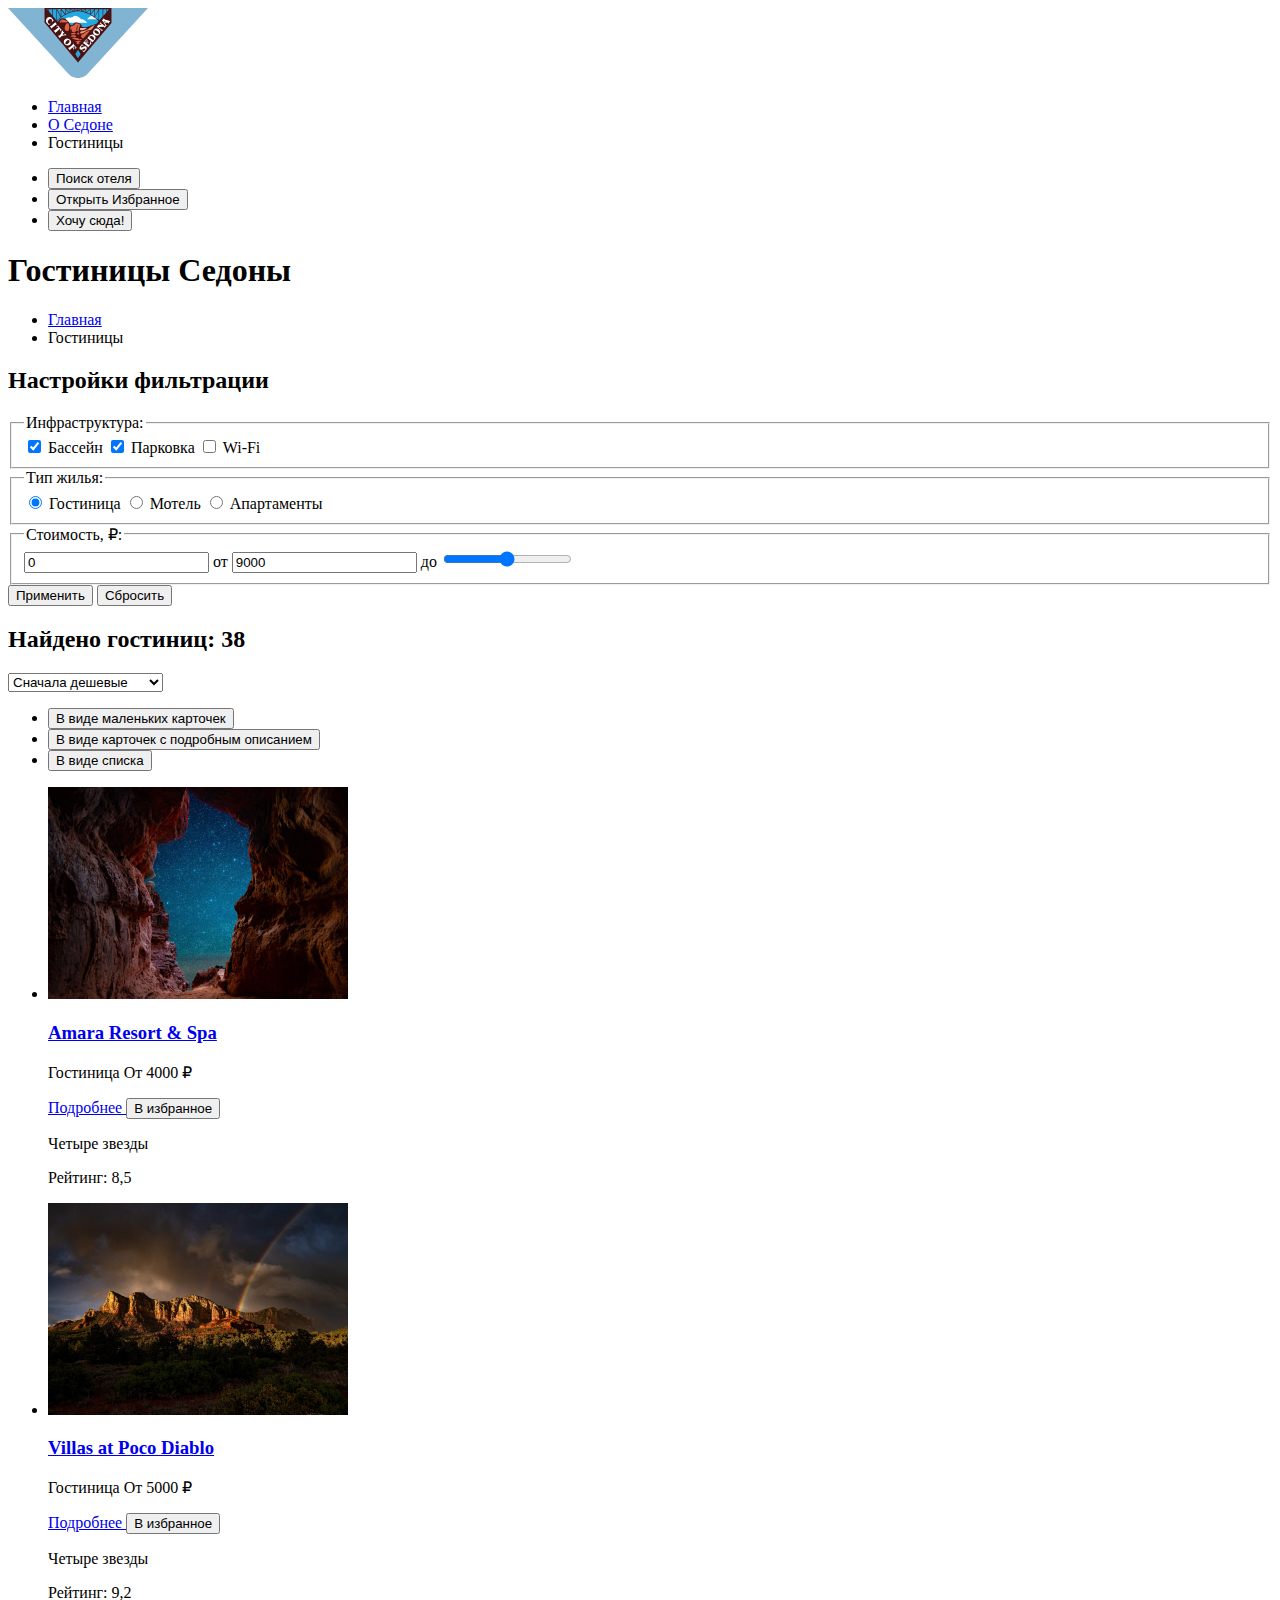
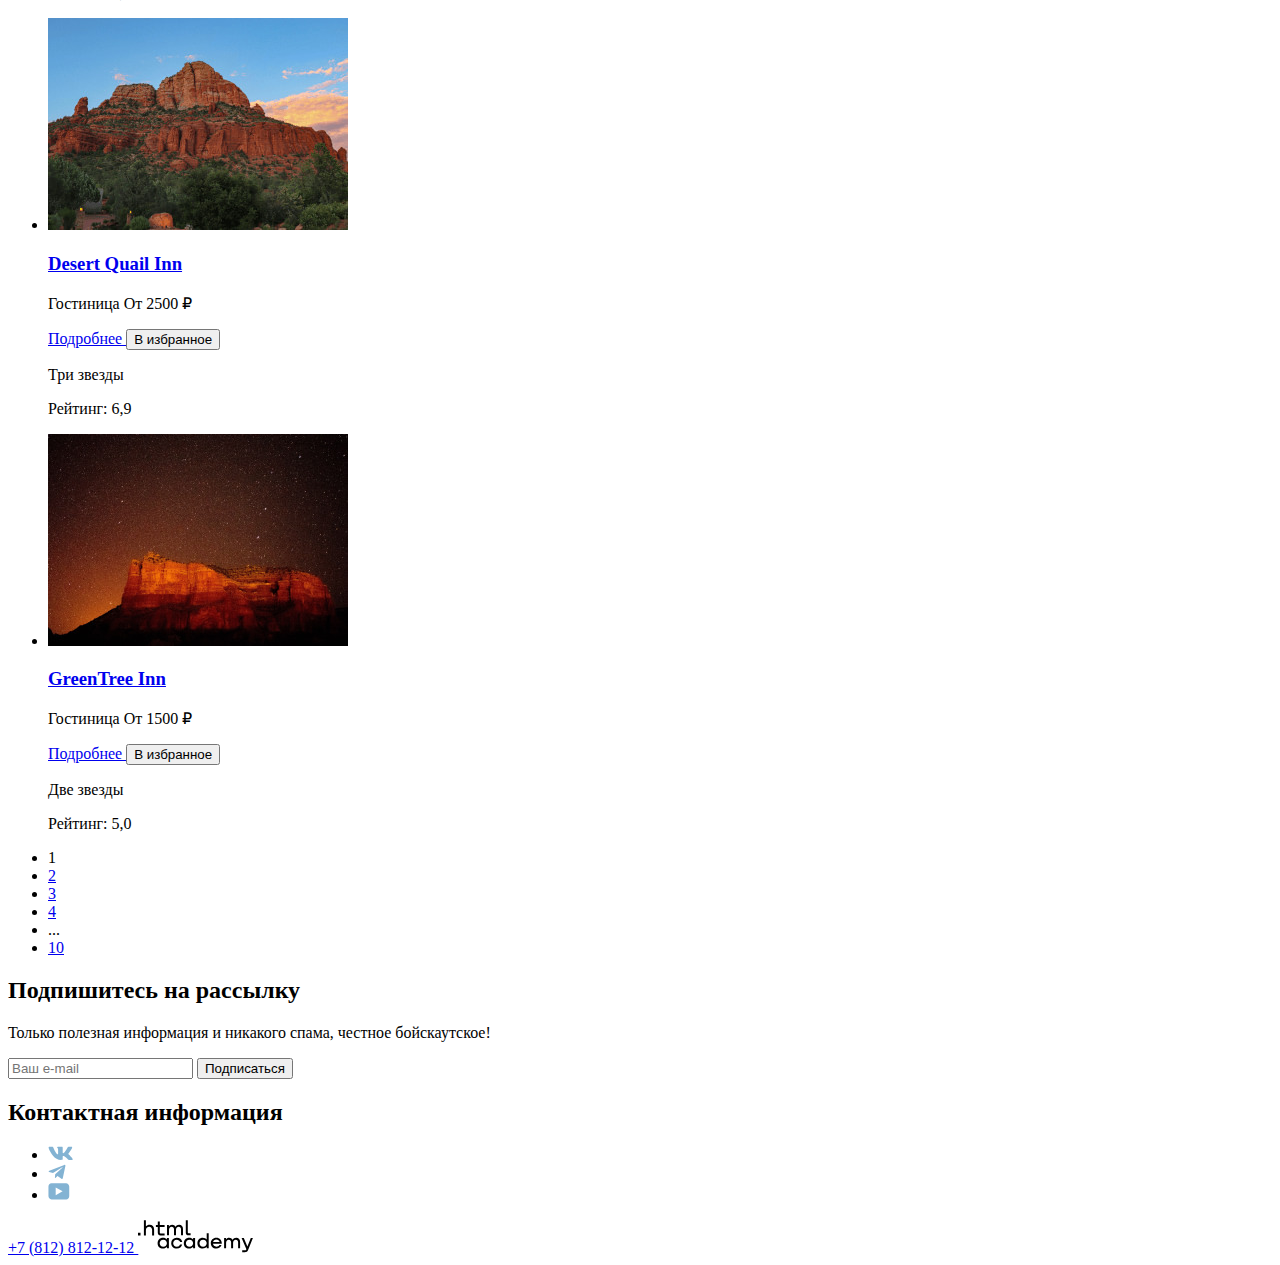
==== catalog.html @ d2f3f5df "Исправлены замечания верстки и заполнена/оптимизирована графика" ====
<!DOCTYPE html>
<html lang="en">
<head>
  <meta charset="UTF-8">
  <title>Гостиницы Седоны</title>
</head>
<body>
  <header class="page-header">
    <a class="logo-link" href="">
      <img class="logo-image" src="images/logo.svg" width="140" height="70" alt="Логотип сайта города Седона">
    </a>
    <nav class="navigation">
      <ul class="navigation-list">
        <li class="navigation-item">
          <a class="navigation-item-link" href="index.html">Главная</a>
        </li>
        <li class="navigation-item">
          <a class="navigation-item-link" href="#">О Cедоне</a>
        </li>
        <li class="navigation-item navigation-item-current">
          <span>Гостиницы</span>
        </li>
      </ul>
      <ul class="choose-places-list">
        <li class="choose-places-item">
          <button class="search-places-button" type="button">
                <span class="visually-hidden">
                  Поиск отеля
                </span>
          </button>
        </li>
        <li class="choose-places-item">
          <button class="favorites-places-button" type="button">
                <span class="visually-hidden">
                  Открыть Избранное
                </span>
          </button>
        </li>
        <li class="choose-places-item">
          <button class="search-places-button" type="button">
            Хочу сюда!
          </button>
        </li>
      </ul>
    </nav>
  </header>

  <main class="hotel-catalog-page">
    <h1 class="hotel-catalog-title">
      Гостиницы Седоны
    </h1>
    <ul class="breadcrumbs-list" aria-label="Хлебные крошки">
      <li class="breadcrumbs-item">
        <a class="breadcrumbs-item-link" href="index.html">
          Главная
        </a>
      </li>
      <li class="breadcrumbs-item">
        <span>
          Гостиницы
        </span>
      </li>
    </ul>
    <form class="filter-settings" action="https://echo.htmlacademy.ru/" method="post">
      <h2 class="filter-settings-title visually-hidden">
        Настройки фильтрации
      </h2>
      <fieldset class="infrastructure-filter">
        <legend class="infrastructure-filter-title">
          Инфраструктура:
        </legend>
        <label class="infrastructure-filter-label">
          <input class="infrastructure-filter-input" type="checkbox" name="swim-pool" checked>
          Бассейн
        </label>
        <label class="infrastructure-filter-label">
          <input class="infrastructure-filter-input" type="checkbox" name="car-parking" checked>
          Парковка
        </label>
        <label class="infrastructure-filter-label" lang="en">
          <input class="infrastructure-filter-input" type="checkbox" name="wi-fi">
          Wi-Fi
        </label>
      </fieldset>

      <fieldset class="hotel-type-filter">
        <legend class="hotel-type-filter-title">
          Тип жилья:
        </legend>
        <label class="hotel-type-label">
          <input class="hotel-type-input" type="radio" name="hotel-type" checked>
          Гостиница
        </label>
        <label class="hotel-type-label">
          <input class="hotel-type-input" type="radio" name="hotel-type">
          Мотель
        </label>
        <label class="hotel-type-label">
          <input class="hotel-type-input" type="radio" name="hotel-type">
          Апартаменты
        </label>
      </fieldset>

      <fieldset class="price-filter">
        <legend class="price-filter-title">
          Стоимость, ₽:
        </legend>
        <label class="price-label">
          <input class="price-input" type="number" name="min-price-value" min="0" value="0">
          от
        </label>
        <label class="price-label">
          <input class="price-input" type="number" name="max-price-value" max="9000" value="9000">
          до
        </label>
        <label class="price-range-label">
          <input class="price-range-slider" type="range">
        </label>
      </fieldset>

      <button class="apply-filter-button" type="submit">
        Применить
      </button>
      <button class="reset-filter-button" type="reset">
        Сбросить
      </button>
    </form>

    <section class="found-hotels">
      <h2 class="found-hotels-title">
        Найдено гостиниц:
        <span class="found-hotels-quantity">
          38
        </span>
      </h2>

      <select class="found-hotels-sort-control" aria-label="Сортировка">
        <option value="cheap">Сначала дешевые</option>
        <option value="expensive">Сначала дорогие</option>
        <option value="popular">Сначала популярные</option>
      </select>

      <ul class="found-hotels-output-type-list">
        <li class="found-hotels-output-type-item current">
          <button class="found-hotels-output-type-button" type="button">
            <span class="visually-hidden">
              В виде маленьких карточек
            </span>
          </button>
        </li>
        <li class="found-hotels-output-type-item">
          <button class="found-hotels-output-type-button" type="button">
            <span class="visually-hidden">
              В виде карточек с подробным описанием
            </span>
          </button>
        </li>
        <li class="found-hotels-output-type-item">
          <button class="found-hotels-output-type-button" type="button">
            <span class="visually-hidden">
              В виде списка
            </span>
          </button>
        </li>
      </ul>

      <ul class="found-hotels-list">

        <li class="found-hotels-item">
          <a class="found-hotels-item-image-link" href="#">
            <img class="found-hotels-item-image" src="images/amara-resort-spa.jpg" width="300" height="212"
                 alt="Вид на звездное ночное небо в ущелье между скал">
          </a>
          <a class="found-hotels-item-name-link" href="#">
            <h3 class="found-hotels-item-name">
              Amara Resort & Spa
            </h3>
          </a>
          <p class="found-hotels-item-properties">
            <span class="found-hotels-item-type">
              Гостиница
            </span>
            <span class="found-hotels-item-price">
              От 4000 ₽
            </span>
          </p>
          <a class="found-hotels-item-detailed" href="#">
            Подробнее
          </a>
          <button class="found-hotels-item-add-to-favorites-button" type="button">
            В избранное
          </button>
          <p class="found-hotels-item-rating-stars">
            <span class="visually-hidden">
              Четыре звезды
            </span>
          </p>
          <p class="found-hotels-item-rating-with-points">
            Рейтинг:
            <span class="found-hotels-item-rating-points">
              8,5
            </span>
          </p>
        </li>

        <li class="found-hotels-item">
          <a class="found-hotels-item-image-link" href="#">
            <img class="found-hotels-item-image" src="images/villas-at-poco-diablo.jpg" width="300" height="212"
                 alt="Вид на горы и радуга">
          </a>
          <a class="found-hotels-item-name-link" href="#">
            <h3 class="found-hotels-item-name">
              Villas at Poco Diablo
            </h3>
          </a>
          <p class="found-hotels-item-properties">
            <span class="found-hotels-item-type">
              Гостиница
            </span>
            <span class="found-hotels-item-price">
              От 5000 ₽
            </span>
          </p>
          <a class="found-hotels-item-detailed" href="#">
            Подробнее
          </a>
          <button class="found-hotels-item-add-to-favorites-button" type="button">
            В избранное
          </button>
          <p class="found-hotels-item-rating-stars">
            <span class="visually-hidden">
              Четыре звезды
            </span>
          </p>
          <p class="found-hotels-item-rating-with-points">
            Рейтинг:
            <span class="found-hotels-item-rating-points">
              9,2
            </span>
          </p>
        </li>

        <li class="found-hotels-item">
          <a class="found-hotels-item-image-link" href="#">
            <img class="found-hotels-item-image" src="images/desert-quail-inn.jpg" width="300" height="212"
                 alt="Живописные горы на фоне ясного неба">
          </a>
          <a class="found-hotels-item-name-link" href="#">
            <h3 class="found-hotels-item-name">
              Desert Quail Inn
            </h3>
          </a>
          <p class="found-hotels-item-properties">
            <span class="found-hotels-item-type">
              Гостиница
            </span>
            <span class="found-hotels-item-price">
              От 2500 ₽
            </span>
          </p>
          <a class="found-hotels-item-detailed" href="#">
            Подробнее
          </a>
          <button class="found-hotels-item-add-to-favorites-button" type="button">
            В избранное
          </button>
          <p class="found-hotels-item-rating-stars">
            <span class="visually-hidden">
              Три звезды
            </span>
          </p>
          <p class="found-hotels-item-rating-with-points">
            Рейтинг:
            <span class="found-hotels-item-rating-points">
              6,9
            </span>
          </p>
        </li>

        <li class="found-hotels-item">
          <a class="found-hotels-item-image-link" href="#">
            <img class="found-hotels-item-image" src="images/green-tree-inn.jpg" width="300" height="212"
                 alt="Горы в сиянии звездного неба">
          </a>
          <a class="found-hotels-item-name-link" href="#">
            <h3 class="found-hotels-item-name">
              GreenTree Inn
            </h3>
          </a>
          <p class="found-hotels-item-properties">
            <span class="found-hotels-item-type">
              Гостиница
            </span>
            <span class="found-hotels-item-price">
              От 1500 ₽
            </span>
          </p>
          <a class="found-hotels-item-detailed" href="#">
            Подробнее
          </a>
          <button class="found-hotels-item-add-to-favorites-button" type="button">
            В избранное
          </button>
          <p class="found-hotels-item-rating-stars">
            <span class="visually-hidden">
              Две звезды
            </span>
          </p>
          <p class="found-hotels-item-rating-with-points">
            Рейтинг:
            <span class="found-hotels-item-rating-points">
              5,0
            </span>
          </p>
        </li>

      </ul>

      <ul class="found-hotels-pagination">
        <li class="found-hotels-pagination-item">
          <a class="found-hotels-pagination-link found-hotels-pagination-current">1</a>
        </li>
        <li class="found-hotels-pagination-item">
          <a class="found-hotels-pagination-link" href="#">2</a>
        </li>
        <li class="found-hotels-pagination-item">
          <a class="found-hotels-pagination-link" href="#">3</a>
        </li>
        <li class="found-hotels-pagination-item">
          <a class="found-hotels-pagination-link" href="#">4</a>
        </li>
        <li class="found-hotels-pagination-item">
          ...
        </li>
        <li class="found-hotels-pagination-item">
          <a class="found-hotels-pagination-link" href="#">10</a>
        </li>
      </ul>

    </section>

  </main>

  <footer class="page-footer">
    <section class="email-subscribe">
      <h2 class="email-subscribe-title">
        Подпишитесь на рассылку
      </h2>
      <p class="email-subscribe-teaser">
        Только полезная информация и никакого спама, честное бойскаутское!
      </p>
      <form class="email-subscribe-form" action="https://echo.htmlacademy.ru/" method="post">
        <input class="email-input" type="email" name="email" placeholder="Ваш e-mail">
        <button class="email-subscribe-button" type="submit">
          Подписаться
        </button>
      </form>
    </section>

    <section class="contacts">
      <h2 class="visually-hidden">
        Контактная информация
      </h2>
      <ul class="social-list">
        <li class="social-item vkontakte">
          <a class="social-item-link" href="https://vk.com/htmlacademy">
            <img class="social-item-icon" src="images/vk-icon.svg" width="25" height="14" alt="Вконтакте">
          </a>
        </li>
        <li class="social-item telegram">
          <a class="social-item-link" href="https://t.me/htmlacademy">
            <img class="social-item-icon" src="images/telegram-icon.svg" width="18" height="15" alt="Телеграм">
          </a>
        </li>
        <li class="social-item youtube">
          <a class="social-item-link" href="https://www.youtube.com/user/htmlacademyru">
            <img class="social-item-icon" src="images/youtube-icon.svg" width="22" height="17" alt="Youtube" lang="en">
          </a>
        </li>
      </ul>
      <a class="phone-link" href="tel:+78128121212">
        +7 (812) 812-12-12
      </a>
      <a class="html-academy-link" href="https://htmlacademy.ru/">
        <img class="html-academy-logo" src="images/html-academy-logo.svg" width="115" height="33" alt="html academy" lang="en">
      </a>
    </section>
  </footer>
</body>
</html>
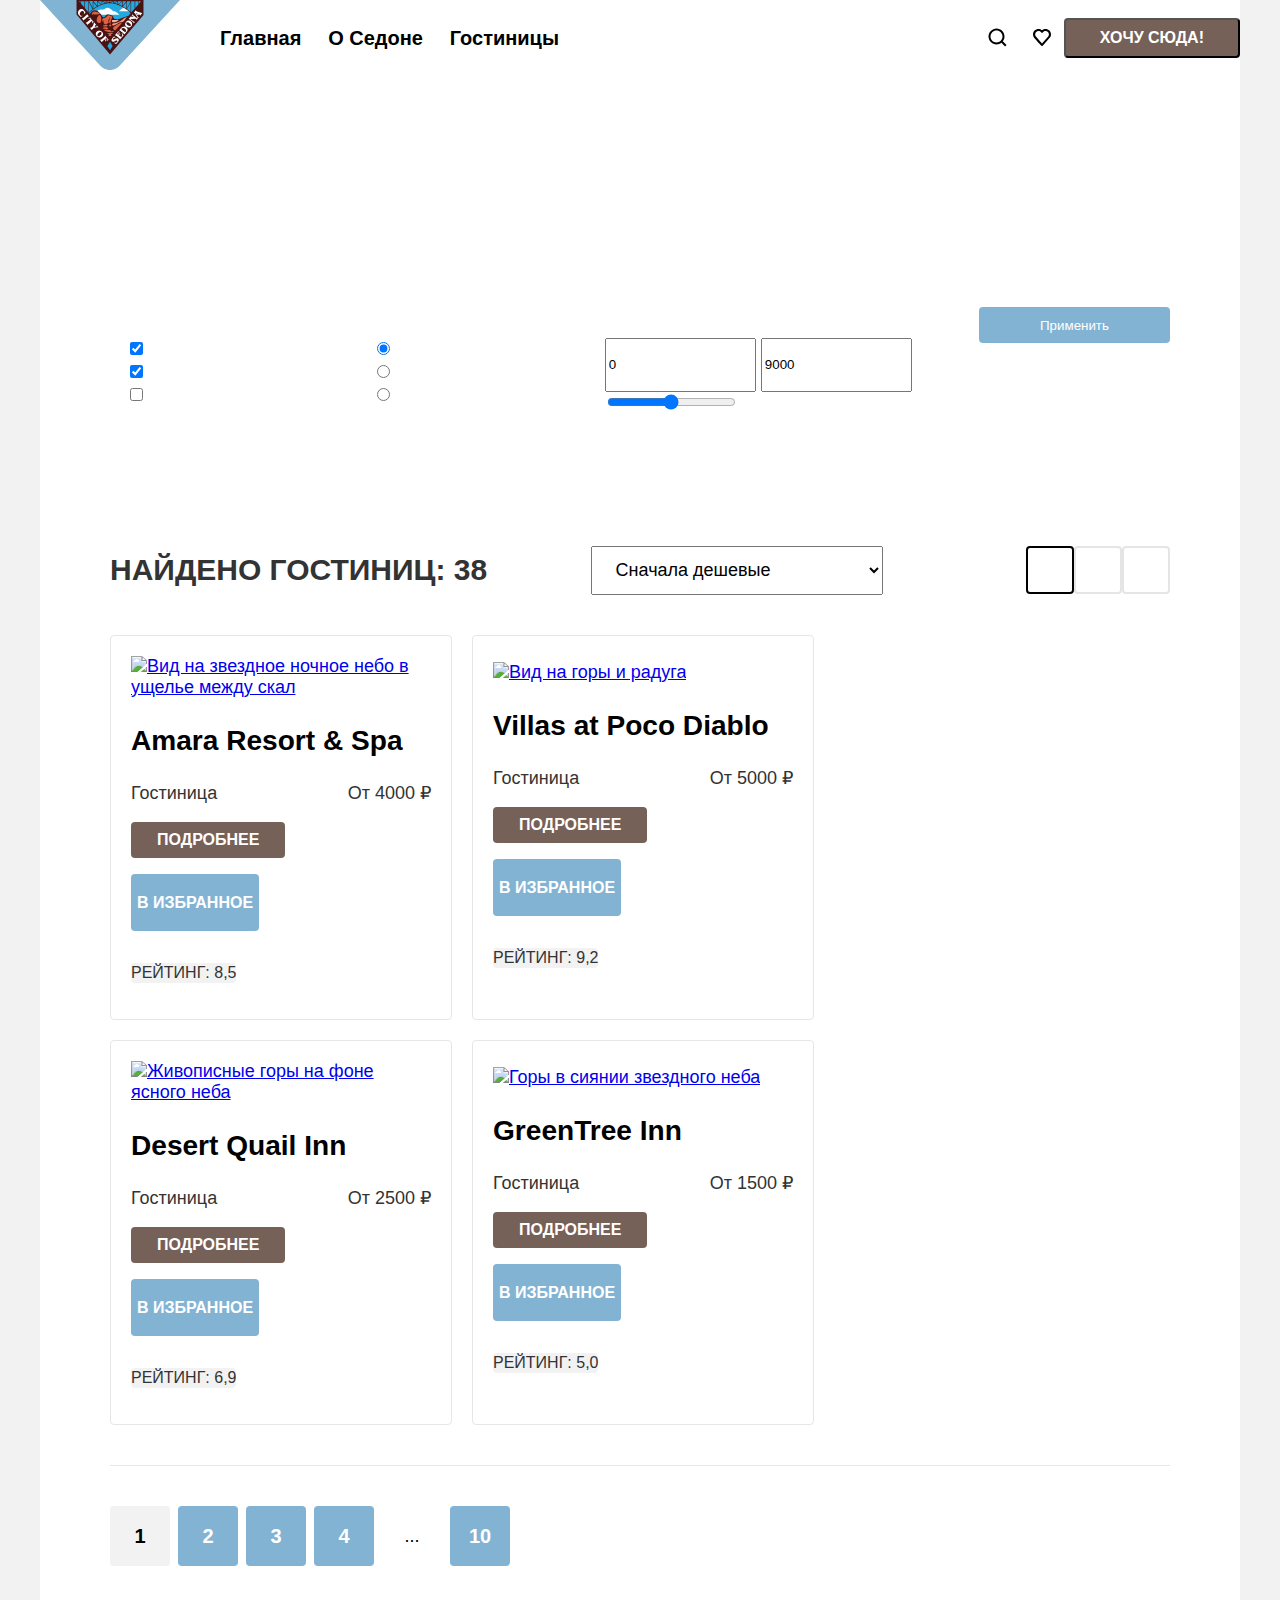
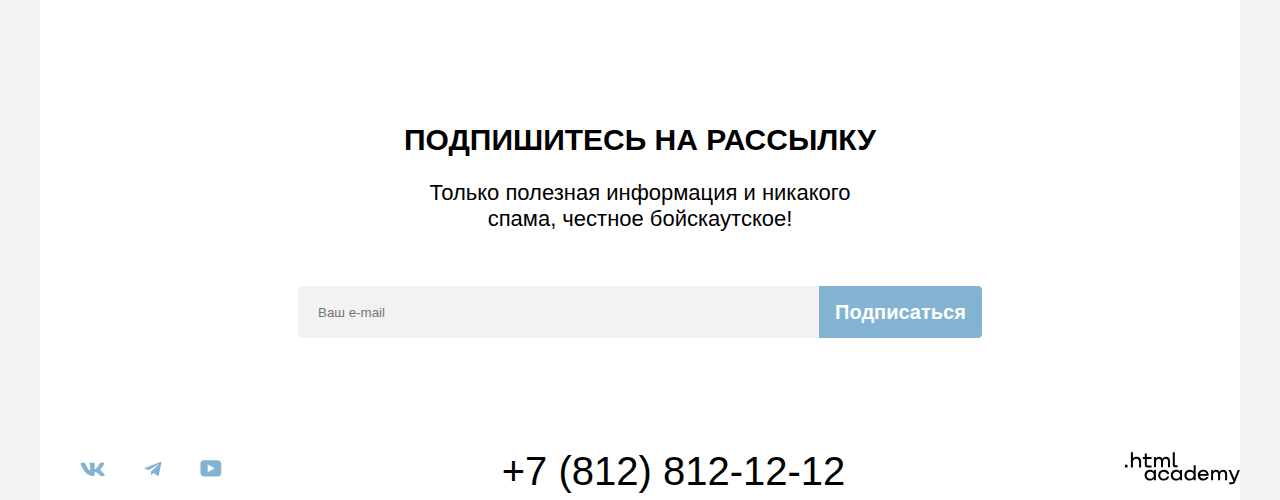
==== commit c1d82253: "Исправление замечаний по модулю 4" ====
--- a/catalog.html
+++ b/catalog.html
@@ -3,388 +3,402 @@
 <head>
   <meta charset="UTF-8">
   <title>Гостиницы Седоны</title>
+  <link rel="stylesheet" href="styles/style.css">
 </head>
 <body>
-  <header class="page-header">
-    <a class="logo-link" href="">
-      <img class="logo-image" src="images/logo.svg" width="140" height="70" alt="Логотип сайта города Седона">
-    </a>
-    <nav class="navigation">
-      <ul class="navigation-list">
-        <li class="navigation-item">
-          <a class="navigation-item-link" href="index.html">Главная</a>
-        </li>
-        <li class="navigation-item">
-          <a class="navigation-item-link" href="#">О Cедоне</a>
-        </li>
-        <li class="navigation-item navigation-item-current">
-          <span>Гостиницы</span>
-        </li>
-      </ul>
-      <ul class="choose-places-list">
-        <li class="choose-places-item">
-          <button class="search-places-button" type="button">
+  <div class="page-container">
+    <header class="page-header">
+      <a class="logo-link" href="">
+        <img class="logo-image" src="images/logo.svg" width="140" height="70" alt="Логотип сайта города Седона">
+      </a>
+      <nav class="navigation">
+        <ul class="navigation-list">
+          <li class="navigation-item">
+            <a class="navigation-item-link navigation-item-link-to-main-page" href="index.html">Главная</a>
+          </li>
+          <li class="navigation-item">
+            <a class="navigation-item-link navigation-item-link-to-about-sedona" href="#">О Cедоне</a>
+          </li>
+          <li class="navigation-item navigation-item-current">
+            <span>Гостиницы</span>
+          </li>
+        </ul>
+        <ul class="choose-places-list">
+          <li class="choose-places-item">
+            <button class="search-places-magnify-glass-button" type="button">
+              <span class="magnify-glass-icon visually-hidden">
+                Поиск отеля
+              </span>
+            </button>
+          </li>
+          <li class="choose-places-item">
+            <button class="favorites-places-button" type="button">
+              <span class="visually-hidden">
+                Открыть Избранное
+              </span>
+            </button>
+          </li>
+          <li class="choose-places-item">
+            <button class="search-places-i-want-here-button common-medium-button" type="button">
+              Хочу сюда!
+            </button>
+          </li>
+        </ul>
+      </nav>
+    </header>
+
+    <main class="hotel-catalog-page main-container">
+      <div class="hotel-catalog-top-container">
+        <h1 class="hotel-catalog-title">
+          Гостиницы Седоны
+        </h1>
+        <ul class="breadcrumbs-list" aria-label="Хлебные крошки">
+          <li class="breadcrumbs-item">
+            <a class="breadcrumbs-item-link breadcrumbs-item-to-main-page" href="index.html">
+              Главная
+            </a>
+          </li>
+          <li class="breadcrumbs-item-current">
+            <span class="breadcrumbs-item-link-current">
+              Гостиницы
+            </span>
+          </li>
+        </ul>
+        <form class="filter-settings" action="https://echo.htmlacademy.ru/" method="post">
+          <h2 class="filter-settings-title visually-hidden">
+            Настройки фильтрации
+          </h2>
+          <fieldset class="infrastructure-filter">
+            <legend class="infrastructure-filter-title filter-legend-title">
+              Инфраструктура:
+            </legend>
+            <label class="infrastructure-filter-label">
+              <input class="infrastructure-filter-input" type="checkbox" name="swim-pool" checked>
+              Бассейн
+            </label>
+            <label class="infrastructure-filter-label">
+              <input class="infrastructure-filter-input" type="checkbox" name="car-parking" checked>
+              Парковка
+            </label>
+            <label class="infrastructure-filter-label" lang="en">
+              <input class="infrastructure-filter-input" type="checkbox" name="wi-fi">
+              Wi-Fi
+            </label>
+          </fieldset>
+
+          <fieldset class="hotel-type-filter">
+            <legend class="hotel-type-filter-title filter-legend-title">
+              Тип жилья:
+            </legend>
+            <label class="hotel-type-label">
+              <input class="hotel-type-input" type="radio" name="hotel-type" checked>
+              Гостиница
+            </label>
+            <label class="hotel-type-label">
+              <input class="hotel-type-input" type="radio" name="hotel-type">
+              Мотель
+            </label>
+            <label class="hotel-type-label">
+              <input class="hotel-type-input" type="radio" name="hotel-type">
+              Апартаменты
+            </label>
+          </fieldset>
+
+          <fieldset class="price-filter">
+            <legend class="price-filter-title filter-legend-title">
+              Стоимость, ₽:
+            </legend>
+
+            <div class="min-to-max-input-container">
+              <label class="price-label visually-hidden" for="min-price-value">
+                от
+              </label>
+              <input class="price-input" type="number" id="min-price-value" name="min-price-value" min="0" value="0">
+
+              <label class="price-label visually-hidden" for="max-price-value">
+                до
+              </label>
+              <input class="price-input" type="number" id="max-price-value" name="max-price-value" max="9000" value="9000">
+            </div>
+
+            <label class="price-range-label">
+              <input class="price-range-slider" type="range">
+            </label>
+          </fieldset>
+
+          <div class="filter-form-button-container">
+            <button class="apply-filter-button filter-form-button" type="submit">
+              Применить
+            </button>
+            <button class="reset-filter-button filter-form-button" type="reset">
+              Сбросить
+            </button>
+          </div>
+        </form>
+      </div>
+      <section class="found-hotels">
+
+        <div class="found-hotels-control-container">
+          <h2 class="found-hotels-title">
+            Найдено гостиниц:
+            <span class="found-hotels-quantity">
+              38
+            </span>
+          </h2>
+
+          <select class="found-hotels-sort-control" aria-label="Сортировка">
+            <option value="cheap">Сначала дешевые</option>
+            <option value="expensive">Сначала дорогие</option>
+            <option value="popular">Сначала популярные</option>
+          </select>
+
+          <ul class="found-hotels-output-type-list">
+            <li class="found-hotels-output-type-item current">
+              <button class="found-hotels-output-type-button view-as-small-cards-button found-hotels-output-type-button-active" type="button">
                 <span class="visually-hidden">
-                  Поиск отеля
-                </span>
+                  В виде маленьких карточек
+                </span>
+              </button>
+            </li>
+            <li class="found-hotels-output-type-item">
+              <button class="found-hotels-output-type-button view-as-card-with-description-button" type="button">
+                <span class="visually-hidden">
+                  В виде карточек с подробным описанием
+                </span>
+              </button>
+            </li>
+            <li class="found-hotels-output-type-item">
+              <button class="found-hotels-output-type-button view-as-list-button" type="button">
+                <span class="visually-hidden">
+                  В виде списка
+                </span>
+              </button>
+            </li>
+          </ul>
+        </div>
+
+        <ul class="found-hotels-list">
+
+          <li class="found-hotels-item">
+            <a class="found-hotels-item-image-link" href="#">
+              <img class="found-hotels-item-image" src="images/catalog/amara-resort-spa.jpg" width="300" height="212"
+                   alt="Вид на звездное ночное небо в ущелье между скал">
+            </a>
+            <a class="found-hotels-item-name-link" href="#">
+              <h3 class="found-hotels-item-name">
+                Amara Resort & Spa
+              </h3>
+            </a>
+            <p class="found-hotels-item-properties">
+              <span class="found-hotels-item-type">
+                Гостиница
+              </span>
+              <span class="found-hotels-item-price">
+                От 4000 ₽
+              </span>
+            </p>
+            <div class="found-hotels-item-button-container">
+              <a class="found-hotels-item-detailed" href="#">
+                Подробнее
+              </a>
+              <button class="found-hotels-item-add-to-favorites-button" type="button">
+                В избранное
+              </button>
+              <p class="found-hotels-item-rating-stars found-hotels-item-rating-4-stars">
+                  Четыре звезды
+              </p>
+              <p class="found-hotels-item-rating-with-points">
+                Рейтинг:
+                <span class="found-hotels-item-rating-points">
+                  8,5
+                </span>
+              </p>
+            </div>
+          </li>
+
+          <li class="found-hotels-item">
+            <a class="found-hotels-item-image-link" href="#">
+              <img class="found-hotels-item-image" src="images/catalog/villas-at-poco-diablo.jpg" width="300" height="212"
+                   alt="Вид на горы и радуга">
+            </a>
+            <a class="found-hotels-item-name-link" href="#">
+              <h3 class="found-hotels-item-name">
+                Villas at Poco Diablo
+              </h3>
+            </a>
+            <p class="found-hotels-item-properties">
+              <span class="found-hotels-item-type">
+                Гостиница
+              </span>
+              <span class="found-hotels-item-price">
+                От 5000 ₽
+              </span>
+            </p>
+            <div class="found-hotels-item-button-container">
+              <a class="found-hotels-item-detailed" href="#">
+                Подробнее
+              </a>
+              <button class="found-hotels-item-add-to-favorites-button" type="button">
+                В избранное
+              </button>
+              <p class="found-hotels-item-rating-stars found-hotels-item-rating-4-stars">
+                  Четыре звезды
+              </p>
+              <p class="found-hotels-item-rating-with-points">
+                Рейтинг:
+                <span class="found-hotels-item-rating-points">
+                  9,2
+                </span>
+              </p>
+            </div>
+          </li>
+
+          <li class="found-hotels-item">
+            <a class="found-hotels-item-image-link" href="#">
+              <img class="found-hotels-item-image" src="images/catalog/desert-quail-inn.jpg" width="300" height="212"
+                   alt="Живописные горы на фоне ясного неба">
+            </a>
+            <a class="found-hotels-item-name-link" href="#">
+              <h3 class="found-hotels-item-name">
+                Desert Quail Inn
+              </h3>
+            </a>
+            <p class="found-hotels-item-properties">
+              <span class="found-hotels-item-type">
+                Гостиница
+              </span>
+              <span class="found-hotels-item-price">
+                От 2500 ₽
+              </span>
+            </p>
+            <div class="found-hotels-item-button-container">
+              <a class="found-hotels-item-detailed" href="#">
+                Подробнее
+              </a>
+              <button class="found-hotels-item-add-to-favorites-button" type="button">
+                В избранное
+              </button>
+              <p class="found-hotels-item-rating-stars found-hotels-item-rating-3-stars">
+                  Три звезды
+              </p>
+              <p class="found-hotels-item-rating-with-points">
+                Рейтинг:
+                <span class="found-hotels-item-rating-points">
+                  6,9
+                </span>
+              </p>
+            </div>
+          </li>
+
+          <li class="found-hotels-item">
+            <a class="found-hotels-item-image-link" href="#">
+              <img class="found-hotels-item-image" src="images/catalog/green-tree-inn.jpg" width="300" height="212"
+                   alt="Горы в сиянии звездного неба">
+            </a>
+            <a class="found-hotels-item-name-link" href="#">
+              <h3 class="found-hotels-item-name">
+                GreenTree Inn
+              </h3>
+            </a>
+            <p class="found-hotels-item-properties">
+              <span class="found-hotels-item-type">
+                Гостиница
+              </span>
+              <span class="found-hotels-item-price">
+                От 1500 ₽
+              </span>
+            </p>
+            <div class="found-hotels-item-button-container">
+              <a class="found-hotels-item-detailed" href="#">
+                Подробнее
+              </a>
+              <button class="found-hotels-item-add-to-favorites-button" type="button">
+                В избранное
+              </button>
+              <p class="found-hotels-item-rating-stars found-hotels-item-rating-2-stars">
+                  Две звезды
+              </p>
+              <p class="found-hotels-item-rating-with-points">
+                Рейтинг:
+                <span class="found-hotels-item-rating-points">
+                  5,0
+                </span>
+              </p>
+            </div>
+          </li>
+
+        </ul>
+
+        <ul class="found-hotels-pagination">
+          <li class="found-hotels-pagination-item found-hotels-pagination-item-active">
+            <a class="found-hotels-pagination-link found-hotels-pagination-active">1</a>
+          </li>
+          <li class="found-hotels-pagination-item">
+            <a class="found-hotels-pagination-link" href="#">2</a>
+          </li>
+          <li class="found-hotels-pagination-item">
+            <a class="found-hotels-pagination-link" href="#">3</a>
+          </li>
+          <li class="found-hotels-pagination-item">
+            <a class="found-hotels-pagination-link" href="#">4</a>
+          </li>
+          <li class="found-hotels-pagination-item found-hotels-pagination-range-item">
+            ...
+          </li>
+          <li class="found-hotels-pagination-item">
+            <a class="found-hotels-pagination-link" href="#">10</a>
+          </li>
+        </ul>
+
+      </section>
+
+    </main>
+
+    <footer class="page-footer inner-footer">
+      <section class="email-subscribe">
+        <h2 class="email-subscribe-title section-title">
+          Подпишитесь на рассылку
+        </h2>
+        <p class="email-subscribe-teaser section-description">
+          Только полезная информация и никакого спама, честное бойскаутское!
+        </p>
+        <form class="email-subscribe-form" action="https://echo.htmlacademy.ru/" method="post">
+          <input class="email-input" type="email" name="email" placeholder="Ваш e-mail">
+          <button class="email-subscribe-button" type="submit">
+            Подписаться
           </button>
-        </li>
-        <li class="choose-places-item">
-          <button class="favorites-places-button" type="button">
-                <span class="visually-hidden">
-                  Открыть Избранное
-                </span>
-          </button>
-        </li>
-        <li class="choose-places-item">
-          <button class="search-places-button" type="button">
-            Хочу сюда!
-          </button>
-        </li>
-      </ul>
-    </nav>
-  </header>
-
-  <main class="hotel-catalog-page">
-    <h1 class="hotel-catalog-title">
-      Гостиницы Седоны
-    </h1>
-    <ul class="breadcrumbs-list" aria-label="Хлебные крошки">
-      <li class="breadcrumbs-item">
-        <a class="breadcrumbs-item-link" href="index.html">
-          Главная
+        </form>
+      </section>
+
+      <section class="contacts">
+        <h2 class="visually-hidden">
+          Контактная информация
+        </h2>
+        <ul class="social-list">
+          <li class="social-item vkontakte">
+            <a class="social-item-link" href="https://vk.com/htmlacademy">
+              <img class="social-item-icon" src="images/vk-icon.svg" width="25" height="14" alt="Вконтакте">
+            </a>
+          </li>
+          <li class="social-item telegram">
+            <a class="social-item-link" href="https://t.me/htmlacademy">
+              <img class="social-item-icon" src="images/telegram-icon.svg" width="18" height="15" alt="Телеграм">
+            </a>
+          </li>
+          <li class="social-item youtube">
+            <a class="social-item-link" href="https://www.youtube.com/user/htmlacademyru">
+              <img class="social-item-icon" src="images/youtube-icon.svg" width="22" height="17" alt="Youtube" lang="en">
+            </a>
+          </li>
+        </ul>
+        <a class="phone-link" href="tel:+78128121212">
+          +7 (812) 812-12-12
         </a>
-      </li>
-      <li class="breadcrumbs-item">
-        <span>
-          Гостиницы
-        </span>
-      </li>
-    </ul>
-    <form class="filter-settings" action="https://echo.htmlacademy.ru/" method="post">
-      <h2 class="filter-settings-title visually-hidden">
-        Настройки фильтрации
-      </h2>
-      <fieldset class="infrastructure-filter">
-        <legend class="infrastructure-filter-title">
-          Инфраструктура:
-        </legend>
-        <label class="infrastructure-filter-label">
-          <input class="infrastructure-filter-input" type="checkbox" name="swim-pool" checked>
-          Бассейн
-        </label>
-        <label class="infrastructure-filter-label">
-          <input class="infrastructure-filter-input" type="checkbox" name="car-parking" checked>
-          Парковка
-        </label>
-        <label class="infrastructure-filter-label" lang="en">
-          <input class="infrastructure-filter-input" type="checkbox" name="wi-fi">
-          Wi-Fi
-        </label>
-      </fieldset>
-
-      <fieldset class="hotel-type-filter">
-        <legend class="hotel-type-filter-title">
-          Тип жилья:
-        </legend>
-        <label class="hotel-type-label">
-          <input class="hotel-type-input" type="radio" name="hotel-type" checked>
-          Гостиница
-        </label>
-        <label class="hotel-type-label">
-          <input class="hotel-type-input" type="radio" name="hotel-type">
-          Мотель
-        </label>
-        <label class="hotel-type-label">
-          <input class="hotel-type-input" type="radio" name="hotel-type">
-          Апартаменты
-        </label>
-      </fieldset>
-
-      <fieldset class="price-filter">
-        <legend class="price-filter-title">
-          Стоимость, ₽:
-        </legend>
-        <label class="price-label">
-          <input class="price-input" type="number" name="min-price-value" min="0" value="0">
-          от
-        </label>
-        <label class="price-label">
-          <input class="price-input" type="number" name="max-price-value" max="9000" value="9000">
-          до
-        </label>
-        <label class="price-range-label">
-          <input class="price-range-slider" type="range">
-        </label>
-      </fieldset>
-
-      <button class="apply-filter-button" type="submit">
-        Применить
-      </button>
-      <button class="reset-filter-button" type="reset">
-        Сбросить
-      </button>
-    </form>
-
-    <section class="found-hotels">
-      <h2 class="found-hotels-title">
-        Найдено гостиниц:
-        <span class="found-hotels-quantity">
-          38
-        </span>
-      </h2>
-
-      <select class="found-hotels-sort-control" aria-label="Сортировка">
-        <option value="cheap">Сначала дешевые</option>
-        <option value="expensive">Сначала дорогие</option>
-        <option value="popular">Сначала популярные</option>
-      </select>
-
-      <ul class="found-hotels-output-type-list">
-        <li class="found-hotels-output-type-item current">
-          <button class="found-hotels-output-type-button" type="button">
-            <span class="visually-hidden">
-              В виде маленьких карточек
-            </span>
-          </button>
-        </li>
-        <li class="found-hotels-output-type-item">
-          <button class="found-hotels-output-type-button" type="button">
-            <span class="visually-hidden">
-              В виде карточек с подробным описанием
-            </span>
-          </button>
-        </li>
-        <li class="found-hotels-output-type-item">
-          <button class="found-hotels-output-type-button" type="button">
-            <span class="visually-hidden">
-              В виде списка
-            </span>
-          </button>
-        </li>
-      </ul>
-
-      <ul class="found-hotels-list">
-
-        <li class="found-hotels-item">
-          <a class="found-hotels-item-image-link" href="#">
-            <img class="found-hotels-item-image" src="images/amara-resort-spa.jpg" width="300" height="212"
-                 alt="Вид на звездное ночное небо в ущелье между скал">
-          </a>
-          <a class="found-hotels-item-name-link" href="#">
-            <h3 class="found-hotels-item-name">
-              Amara Resort & Spa
-            </h3>
-          </a>
-          <p class="found-hotels-item-properties">
-            <span class="found-hotels-item-type">
-              Гостиница
-            </span>
-            <span class="found-hotels-item-price">
-              От 4000 ₽
-            </span>
-          </p>
-          <a class="found-hotels-item-detailed" href="#">
-            Подробнее
-          </a>
-          <button class="found-hotels-item-add-to-favorites-button" type="button">
-            В избранное
-          </button>
-          <p class="found-hotels-item-rating-stars">
-            <span class="visually-hidden">
-              Четыре звезды
-            </span>
-          </p>
-          <p class="found-hotels-item-rating-with-points">
-            Рейтинг:
-            <span class="found-hotels-item-rating-points">
-              8,5
-            </span>
-          </p>
-        </li>
-
-        <li class="found-hotels-item">
-          <a class="found-hotels-item-image-link" href="#">
-            <img class="found-hotels-item-image" src="images/villas-at-poco-diablo.jpg" width="300" height="212"
-                 alt="Вид на горы и радуга">
-          </a>
-          <a class="found-hotels-item-name-link" href="#">
-            <h3 class="found-hotels-item-name">
-              Villas at Poco Diablo
-            </h3>
-          </a>
-          <p class="found-hotels-item-properties">
-            <span class="found-hotels-item-type">
-              Гостиница
-            </span>
-            <span class="found-hotels-item-price">
-              От 5000 ₽
-            </span>
-          </p>
-          <a class="found-hotels-item-detailed" href="#">
-            Подробнее
-          </a>
-          <button class="found-hotels-item-add-to-favorites-button" type="button">
-            В избранное
-          </button>
-          <p class="found-hotels-item-rating-stars">
-            <span class="visually-hidden">
-              Четыре звезды
-            </span>
-          </p>
-          <p class="found-hotels-item-rating-with-points">
-            Рейтинг:
-            <span class="found-hotels-item-rating-points">
-              9,2
-            </span>
-          </p>
-        </li>
-
-        <li class="found-hotels-item">
-          <a class="found-hotels-item-image-link" href="#">
-            <img class="found-hotels-item-image" src="images/desert-quail-inn.jpg" width="300" height="212"
-                 alt="Живописные горы на фоне ясного неба">
-          </a>
-          <a class="found-hotels-item-name-link" href="#">
-            <h3 class="found-hotels-item-name">
-              Desert Quail Inn
-            </h3>
-          </a>
-          <p class="found-hotels-item-properties">
-            <span class="found-hotels-item-type">
-              Гостиница
-            </span>
-            <span class="found-hotels-item-price">
-              От 2500 ₽
-            </span>
-          </p>
-          <a class="found-hotels-item-detailed" href="#">
-            Подробнее
-          </a>
-          <button class="found-hotels-item-add-to-favorites-button" type="button">
-            В избранное
-          </button>
-          <p class="found-hotels-item-rating-stars">
-            <span class="visually-hidden">
-              Три звезды
-            </span>
-          </p>
-          <p class="found-hotels-item-rating-with-points">
-            Рейтинг:
-            <span class="found-hotels-item-rating-points">
-              6,9
-            </span>
-          </p>
-        </li>
-
-        <li class="found-hotels-item">
-          <a class="found-hotels-item-image-link" href="#">
-            <img class="found-hotels-item-image" src="images/green-tree-inn.jpg" width="300" height="212"
-                 alt="Горы в сиянии звездного неба">
-          </a>
-          <a class="found-hotels-item-name-link" href="#">
-            <h3 class="found-hotels-item-name">
-              GreenTree Inn
-            </h3>
-          </a>
-          <p class="found-hotels-item-properties">
-            <span class="found-hotels-item-type">
-              Гостиница
-            </span>
-            <span class="found-hotels-item-price">
-              От 1500 ₽
-            </span>
-          </p>
-          <a class="found-hotels-item-detailed" href="#">
-            Подробнее
-          </a>
-          <button class="found-hotels-item-add-to-favorites-button" type="button">
-            В избранное
-          </button>
-          <p class="found-hotels-item-rating-stars">
-            <span class="visually-hidden">
-              Две звезды
-            </span>
-          </p>
-          <p class="found-hotels-item-rating-with-points">
-            Рейтинг:
-            <span class="found-hotels-item-rating-points">
-              5,0
-            </span>
-          </p>
-        </li>
-
-      </ul>
-
-      <ul class="found-hotels-pagination">
-        <li class="found-hotels-pagination-item">
-          <a class="found-hotels-pagination-link found-hotels-pagination-current">1</a>
-        </li>
-        <li class="found-hotels-pagination-item">
-          <a class="found-hotels-pagination-link" href="#">2</a>
-        </li>
-        <li class="found-hotels-pagination-item">
-          <a class="found-hotels-pagination-link" href="#">3</a>
-        </li>
-        <li class="found-hotels-pagination-item">
-          <a class="found-hotels-pagination-link" href="#">4</a>
-        </li>
-        <li class="found-hotels-pagination-item">
-          ...
-        </li>
-        <li class="found-hotels-pagination-item">
-          <a class="found-hotels-pagination-link" href="#">10</a>
-        </li>
-      </ul>
-
-    </section>
-
-  </main>
-
-  <footer class="page-footer">
-    <section class="email-subscribe">
-      <h2 class="email-subscribe-title">
-        Подпишитесь на рассылку
-      </h2>
-      <p class="email-subscribe-teaser">
-        Только полезная информация и никакого спама, честное бойскаутское!
-      </p>
-      <form class="email-subscribe-form" action="https://echo.htmlacademy.ru/" method="post">
-        <input class="email-input" type="email" name="email" placeholder="Ваш e-mail">
-        <button class="email-subscribe-button" type="submit">
-          Подписаться
-        </button>
-      </form>
-    </section>
-
-    <section class="contacts">
-      <h2 class="visually-hidden">
-        Контактная информация
-      </h2>
-      <ul class="social-list">
-        <li class="social-item vkontakte">
-          <a class="social-item-link" href="https://vk.com/htmlacademy">
-            <img class="social-item-icon" src="images/vk-icon.svg" width="25" height="14" alt="Вконтакте">
-          </a>
-        </li>
-        <li class="social-item telegram">
-          <a class="social-item-link" href="https://t.me/htmlacademy">
-            <img class="social-item-icon" src="images/telegram-icon.svg" width="18" height="15" alt="Телеграм">
-          </a>
-        </li>
-        <li class="social-item youtube">
-          <a class="social-item-link" href="https://www.youtube.com/user/htmlacademyru">
-            <img class="social-item-icon" src="images/youtube-icon.svg" width="22" height="17" alt="Youtube" lang="en">
-          </a>
-        </li>
-      </ul>
-      <a class="phone-link" href="tel:+78128121212">
-        +7 (812) 812-12-12
-      </a>
-      <a class="html-academy-link" href="https://htmlacademy.ru/">
-        <img class="html-academy-logo" src="images/html-academy-logo.svg" width="115" height="33" alt="html academy" lang="en">
-      </a>
-    </section>
-  </footer>
+        <a class="html-academy-link" href="https://htmlacademy.ru/">
+          <img class="html-academy-logo" src="images/html-academy-logo.svg" width="115" height="33" alt="html academy" lang="en">
+        </a>
+      </section>
+    </footer>
+  </div>
 </body>
 </html>
--- a/styles/style.css
+++ b/styles/style.css
@@ -0,0 +1,710 @@
+@font-face {
+  font-family: "PT Sans";
+  font-style: normal;
+  font-weight: 400;
+  src: url("../fonts/ptsans-400.woff2") format("woff2");
+  font-display: swap;
+}
+
+@font-face {
+  font-family: "PT Sans";
+  font-style: normal;
+  font-weight: 700;
+  src: url("../fonts/ptsans-700.woff2") format("woff2");
+  font-display: swap;
+}
+
+.visually-hidden {
+  position: absolute;
+  width: 1px;
+  height: 1px;
+  margin: -1px;
+  padding: 0;
+  overflow: hidden;
+  border: 0;
+  clip: rect(0 0 0 0);
+}
+
+html {
+  height: 100%;
+}
+
+body {
+  font-family: "PT Sans", Arial, Helvetica, sans-serif;
+  font-size: 18px;
+  line-height: 21px;
+  color: #333333;
+  background-color: #F2F2F2;
+  margin: 0;
+  padding: 0;
+  height: 100%;
+}
+
+.page-container {
+  width: 1200px;
+  background-color: #FFFFFF;
+  margin: 0 auto;
+  display: flex;
+  flex-direction: column;
+  min-height: 100%;
+}
+
+.main-container {
+  flex-grow: 1;
+}
+
+
+.common-medium-button {
+  font-size: 16px;
+  font-weight: 700;
+  line-height: 20px;
+  color: #FFFFFF;
+  text-transform: uppercase;
+  background-color: #756157;
+  padding-top: 8px;
+  padding-bottom: 8px;
+  border-radius: 4px;
+  borde: 0;
+}
+
+.common-big-button {
+  font-size: 20px;
+  font-weight: 700;
+  line-height: 36px;
+  color: #FFFFFF;
+  text-transform: uppercase;
+  background-color: #756157;
+  padding-top: 8px;
+  padding-bottom: 8px;
+  border-radius: 4px;
+  border: 0;
+}
+
+.section-title {
+  font-weight: 700;
+  font-size: 30px;
+  line-height: 36px;
+  text-transform: uppercase;
+  text-align: center;
+  margin: 0 auto;
+}
+
+.section-description {
+  font-size: 22px;
+  line-height: 26px;
+  text-align: center;
+}
+
+.page-header {
+  display: flex;
+}
+
+
+.navigation {
+  display: flex;
+  justify-content: space-between;
+  align-items: center;
+  width: 100%;
+}
+
+.navigation-list {
+  display: flex;
+  list-style: none;
+  width: 339px;
+  justify-content: space-between;
+}
+
+.navigation-item-link {
+  text-decoration: none;
+  font-size: 20px;
+  font-weight: 700;
+  line-height: 24px;
+  color: #000000;
+}
+
+.navigation-item-current span {
+  font-size: 20px;
+  font-weight: 700;
+  line-height: 24px;
+  color: #000000;
+}
+
+.choose-places-list {
+  display: flex;
+  list-style: none;
+  margin: 0;
+}
+
+.search-places-magnify-glass-button, .favorites-places-button {
+  background-repeat: no-repeat;
+  background-position: center;
+  background-color: #FFFFFF;
+  border: none;
+  width: 44px;
+  height: 100%;
+  padding: 0;
+  cursor: pointer;
+}
+
+.search-places-magnify-glass-button {
+  background-image: url("../images/magnifying-glass-icon.svg");
+}
+
+.favorites-places-button {
+  background-image: url("../images/favorites-icon.svg");
+}
+
+.search-places-i-want-here-button{
+  padding-right: 34px;
+  padding-left: 34px;
+  cursor: pointer;
+}
+
+
+.welcome-image-container {
+  background-image: url("../images/welcome-mountains.jpg");
+  background-repeat: no-repeat;
+  height: 485px;
+  padding-top: 51px;
+}
+
+.welcome-image {
+  display: block;
+  margin: auto;
+}
+
+
+
+.about-sedona {
+  text-align: center;
+}
+
+.about-sedona-short-description {
+  margin: 69px auto 25px auto;
+  width: 620px;
+}
+
+.about-sedona-visit-reasons {
+  margin: 0 auto 69px auto;
+}
+
+.features-list {
+  display: grid;
+  list-style: none;
+  grid-template-columns: repeat(3, 400px);
+  margin: 0 auto;
+  padding: 0;
+  width: 100%;
+}
+
+.feature-item-description-container {
+  /*padding-left: 85px;*/
+  /*padding-right: 85px;*/
+  width: 400px;
+  height: 385px;
+  display: flex;
+  flex-direction: column;
+  justify-content: center;
+  /*align-self: center;  */
+  align-items: center;
+
+}
+
+
+
+.feature-item-with-image .feature-item-description-container {
+  background-color: #82B3D3;
+  color: #FFFFFF;
+}
+
+.feature-item-wo-image .feature-item-description-container {
+  color: #000000;
+}
+
+.feature-item-wo-image:nth-child(even) .feature-item-description-container {
+  background-color: rgba(131, 179, 211, 0.12);
+}
+
+.feature-item-wo-image:nth-child(odd) .feature-item-description-container {
+  background-color: rgba(131, 179, 211, 0.2);
+}
+
+.feature-item-with-image {
+  display: flex;
+  grid-column: span 3;
+}
+
+
+
+.feature-title, .service-item-title {
+  font-size: 24px;
+  line-height: 28px;
+  text-transform: uppercase;
+}
+
+.feature-description {
+  position: relative;
+  width: 230px
+}
+
+.feature-description::before {
+  /*display: block;*/
+  width: 60px;
+  height: 2px;
+  background-color: rgba(0, 0, 0, 0.3);
+  content: "";
+  position: absolute;
+  top: -50%;
+  left: 50%;
+  transform: translateX(-50%);
+}
+
+
+.services-title-container {
+  padding: 64px 347px;
+  text-align: center;
+}
+
+.services-list {
+  display: flex;
+  list-style: none;
+}
+
+.service-item {
+  padding: 81px 85px;
+  text-align: center;
+  display: flex;
+  flex-direction: column;
+}
+
+.service-item-title-house::before {
+  display: block;
+  content: url("../images/house-icon.svg");
+}
+
+.service-item-title-food::before {
+  display: block;
+  content: url("../images/food-icon.svg");
+}
+
+.service-item-title-souvenir::before {
+  display: block;
+  content: url("../images/souvenir-icon.svg");
+}
+
+.service-item:nth-child(odd) {
+  background-color: #83B3D31F;
+}
+
+
+
+
+.search-hotel {
+  padding: 96px 304px;
+  text-align: center;
+}
+
+.search-hotel-button {
+  padding-right: 50px;
+  padding-left: 50px;
+}
+
+
+
+.email-subscribe {
+  padding: 96px 258px 104px 258px;
+  background-image: url("../images/email-subscribe-background.jpg");
+}
+
+.email-subscribe-title, .email-subscribe-teaser {
+  color: #FFFFFF;
+}
+
+.email-subscribe-title {
+  margin-bottom: 20px;
+}
+
+.email-subscribe-teaser {
+  margin-left: 104px;
+  margin-right: 104px;
+  margin-bottom: 54px;
+}
+
+.email-subscribe-form {
+  width: 684px;
+  height: 52px;
+  margin: 0 auto;
+  display: flex;
+}
+
+.email-input {
+  width: 100%;
+  padding: 14px 20px;
+  border-radius: 4px 0 0 4px;
+  border: 0;
+
+}
+
+.inner-footer .email-input {
+  background-color: #F2F2F2;
+}
+
+.email-subscribe-button {
+  width: 232px;
+  height: 100%;
+  padding: 0;
+  border-radius: 0 4px 4px 0;
+  border: 0;
+  background-color: #82B3D3;
+  font-size: 20px;
+  font-weight: 700;
+  line-height: 36px;
+  color: #FFFFFF;
+  cursor: pointer;
+}
+
+
+
+
+.contacts {
+  display: flex;
+  justify-content: space-between;
+  align-items: center;
+  padding: 45px auto 35px auto;
+}
+
+.social-list {
+  list-style: none;
+  display: flex;
+  width: 142px;
+  justify-content: space-between;
+}
+
+.phone-link {
+  text-decoration: none;
+  font-size: 40px;
+  line-height: 40px;
+  color: #000000;
+}
+
+
+
+
+
+
+
+.hotel-catalog-top-container {
+  background-image: url("../images/catalog/hotel-filter-background.jpg");
+  background-repeat: no-repeat;
+  padding: 35px 70px 70px 70px;
+  color: #FFFFFF;
+}
+
+.hotel-catalog-title {
+  font-size: 60px;
+  font-weight: 700;
+  line-height: 78px;
+}
+
+.breadcrumbs-list {
+  list-style: none;
+  display: flex;
+}
+
+.breadcrumbs-item-to-main-page {
+  background-image: url("../images/catalog/homepage-icon.svg");
+  background-repeat: no-repeat;
+  display: block;
+  height: 12px;
+  width: 12px;
+  text-indent: -9999px;
+  overflow: hidden;
+}
+
+.breadcrumbs-item-link-current {
+  font-size: 16px;
+}
+
+.filter-settings {
+  display: flex;
+  justify-content: space-between;
+}
+
+.filter-legend-title {
+  font-size: 20px;
+  line-height: 24px;
+}
+
+.filter-settings fieldset {
+  border: 0 none;
+}
+
+.infrastructure-filter, .hotel-type-filter {
+  display: flex;
+  flex-direction: column;
+  width: 150px;
+}
+
+.infrastructure-filter label, .hotel-type-filter label {
+  line-height: 23px;
+}
+
+.price-input {
+  width: 143px;
+  height: 48px;
+}
+
+
+.price-filter {
+  display: flex;
+  flex-direction: column;
+}
+
+.filter-form-button-container {
+  display: flex;
+  flex-direction: column;
+  width: 191px;
+  height: 104px;
+  justify-content: space-between;
+}
+
+.filter-form-button {
+  height: 36px;
+  border: 0;
+  border-radius: 4px;
+  color: #FFFFFF;
+  cursor: pointer;
+}
+
+.apply-filter-button {
+  background-color: #82B3D3;
+}
+
+.reset-filter-button {
+  background-color: transparent;
+}
+
+.found-hotels {
+  padding: 50px 70px 60px 70px;
+}
+
+
+
+.found-hotels-control-container {
+  display: flex;
+  width: 1060px;
+  height: 49px;
+  margin: 0 0 40px 0;
+  justify-content: space-between;
+  align-items: center;
+}
+
+.found-hotels-title {
+  margin-top: 0;
+  margin-bottom: 0;
+  font-weight: 700;
+  font-size: 30px;
+  line-height: 36px;
+  text-transform: uppercase;
+
+}
+
+.found-hotels-sort-control {
+  font-size: 18px;
+  line-height: 21px;
+  width: 292px;
+  height: 100%;
+  padding-left: 20px;
+}
+
+.found-hotels-output-type-list {
+  list-style: none;
+  display: flex;
+  margin: 0;
+}
+
+.found-hotels-output-type-button {
+  background-repeat: no-repeat;
+  background-position: center;
+  display: block;
+  height: 48px;
+  width: 48px;
+  text-indent: -9999px;
+  overflow: hidden;
+  cursor: pointer;
+}
+
+.view-as-small-cards-button {
+  background-image: url("../images/catalog/view-as-small-cards.svg");
+}
+
+.view-as-card-with-description-button {
+  background-image: url("../images/catalog/view-as-card-with-detailed-description.svg");
+}
+
+.view-as-list-button {
+  background-image: url("../images/catalog/view-as-list.svg");
+}
+
+.found-hotels-output-type-button {
+  border: 2px solid #E5E5E5 ;
+  border-radius: 4px;
+  background-color: #FFFFFF;
+}
+
+.found-hotels-output-type-button-active {
+  border-color: #000000;
+}
+
+.found-hotels-list {
+  display: flex;
+  list-style: none;
+  flex-wrap: wrap;
+  gap: 20px;
+  padding: 0 0 40px 0;
+  margin: 0 0 40px 0;
+  border-bottom: 1px solid #E6E6E6;
+}
+
+.found-hotels-item {
+  margin: 0;
+  padding: 20px;
+  border: 1px solid #E6E6E6;
+  border-radius: 4px;
+  width: 300px;
+}
+
+.found-hotels-item-name-link {
+  text-decoration: none;
+  color: #000000;
+  font-size: 24px;
+  font-weight: 700;
+  line-height: 28px;
+}
+
+.found-hotels-item-properties {
+  display: flex;
+  justify-content: space-between;
+}
+
+.found-hotels-item-button-container {
+  display: flex;
+  flex-wrap: wrap;
+  justify-content: space-between;
+  column-gap: 20px;
+  row-gap: 16px;
+}
+
+.found-hotels-item-detailed {
+  display: block;
+  text-decoration: none;
+  color: #FFFFFF;
+  background-color: #756157;
+  font-size: 16px;
+  font-weight: 700;
+  line-height: 20px;
+  text-transform: uppercase;
+  padding: 8px 26px;
+  border-radius: 4px;
+}
+
+.found-hotels-item-add-to-favorites-button {
+  text-decoration: none;
+  color: #FFFFFF;
+  background-color: #82B3D3;
+  font-size: 16px;
+  font-weight: 700;
+  line-height: 20px;
+  text-transform: uppercase;
+  border: 0;
+  border-radius: 4px;
+  cursor: pointer;
+}
+
+.found-hotels-item-rating-stars {
+  background-image: url('../images/catalog/rating-star-icon.svg');
+  background-repeat: space;
+  background-size: 18px auto;
+  text-indent: -9999px;
+  overflow: hidden;
+}
+
+.found-hotels-item-rating-2-stars {
+  width: 42px;
+}
+
+.found-hotels-item-rating-3-stars {
+  width: 66px;
+}
+
+.found-hotels-item-rating-4-stars {
+  width: 90px;
+}
+
+.found-hotels-item-rating-with-points {
+  text-decoration: none;
+  color: #333333;
+  background-color: #F2F2F2;
+  font-size: 16px;
+  font-weight: 400;
+  line-height: 20px;
+  text-transform: uppercase;
+  border: 0;
+  border-radius: 4px;
+}
+
+
+
+
+.found-hotels-pagination {
+  display: flex;
+  list-style: none;
+  gap: 8px;
+  margin: 0;
+  padding: 0;
+}
+
+.found-hotels-pagination-item {
+  display: flex;
+  padding: 0;
+  background-color: #82B3D3;
+  border-radius: 4px;
+  width: 60px;
+  height: 60px;
+  justify-content: center;
+  align-items: center;
+}
+
+.found-hotels-pagination-item-active {
+  background-color: #F2F2F2;
+}
+
+.found-hotels-pagination-link {
+  text-decoration: none;
+  display: inline-block;
+  color: #FFFFFF;
+  font-size: 20px;
+  font-weight: 700;
+  line-height: 36px;
+}
+
+.found-hotels-pagination-range-item {
+  color: #000000;
+  background-color: #FFFFFF;
+}
+
+.found-hotels-pagination-active {
+  color: #000000;
+}
+
+.inner-footer .email-subscribe{
+  background-image: none;
+}
+
+.inner-footer .section-title {
+  color: #000000;
+}
+
+.inner-footer .email-subscribe-teaser {
+  color: #000000;
+}
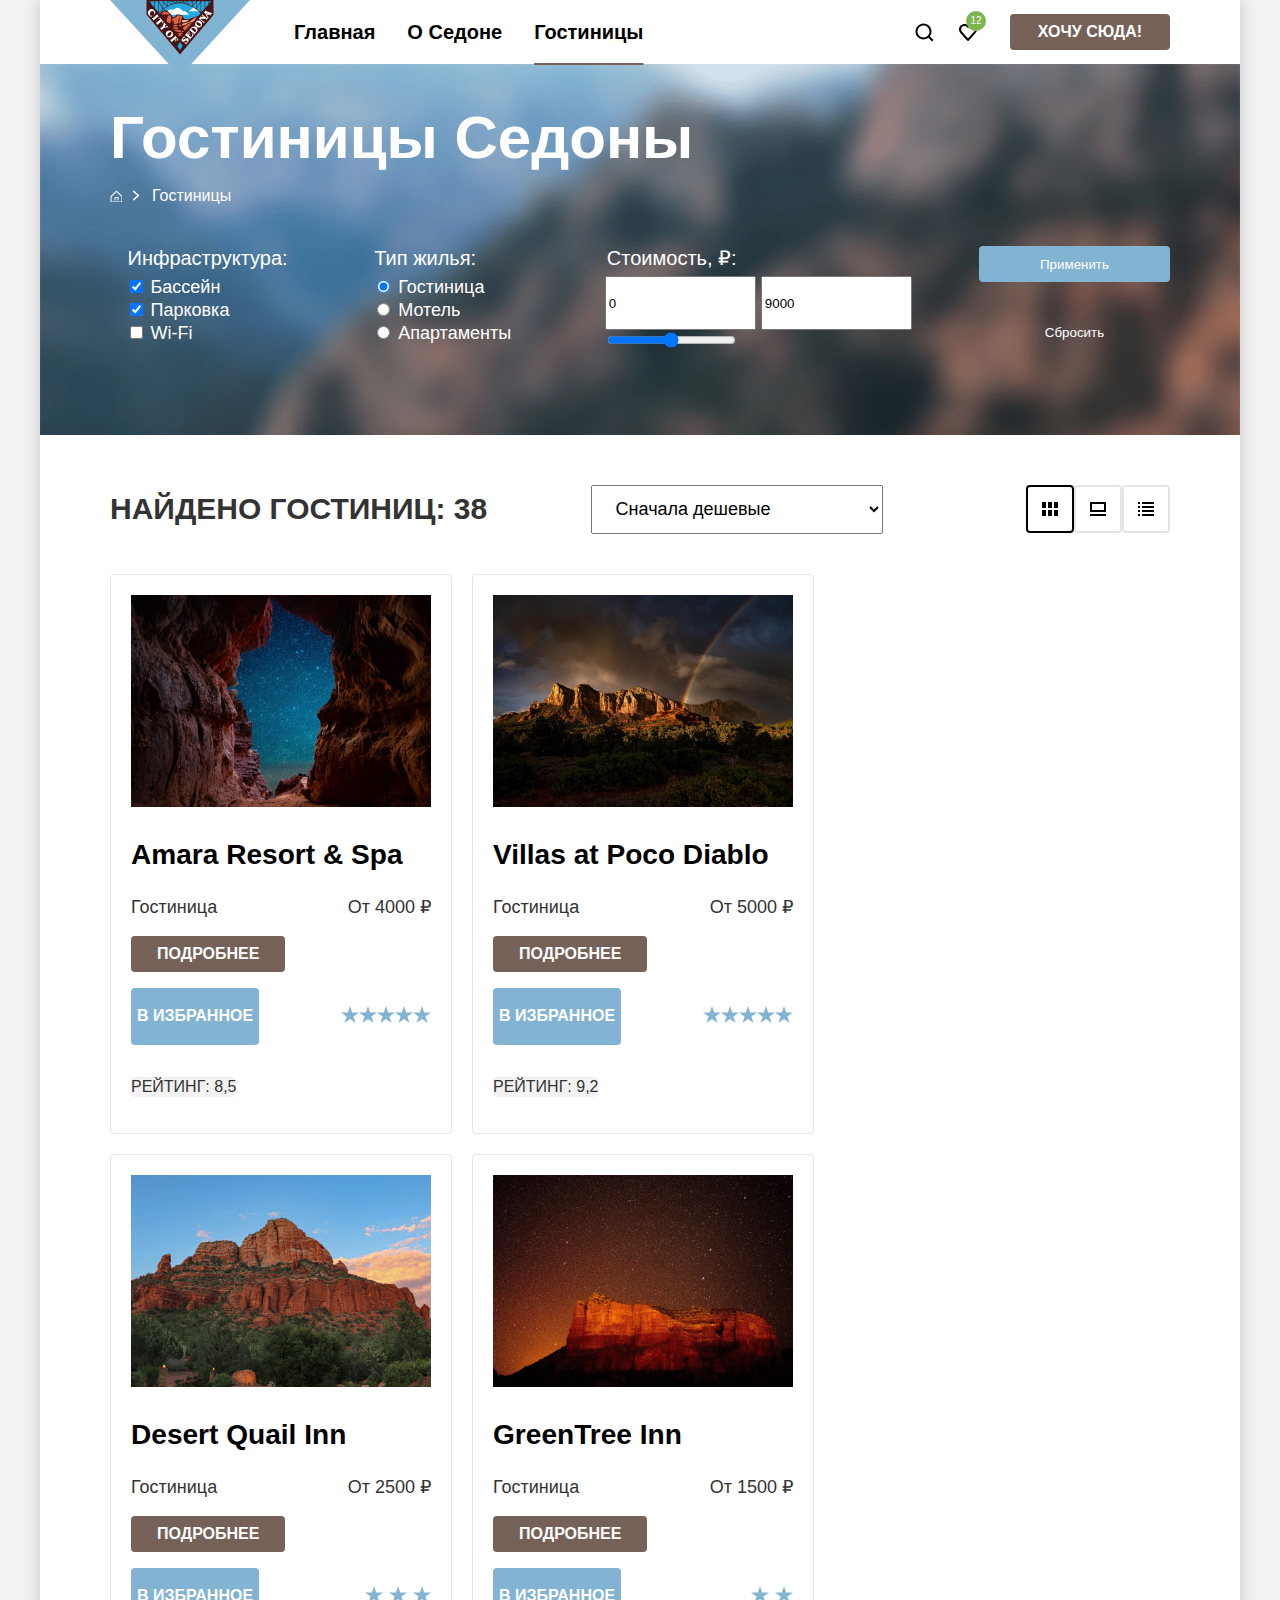
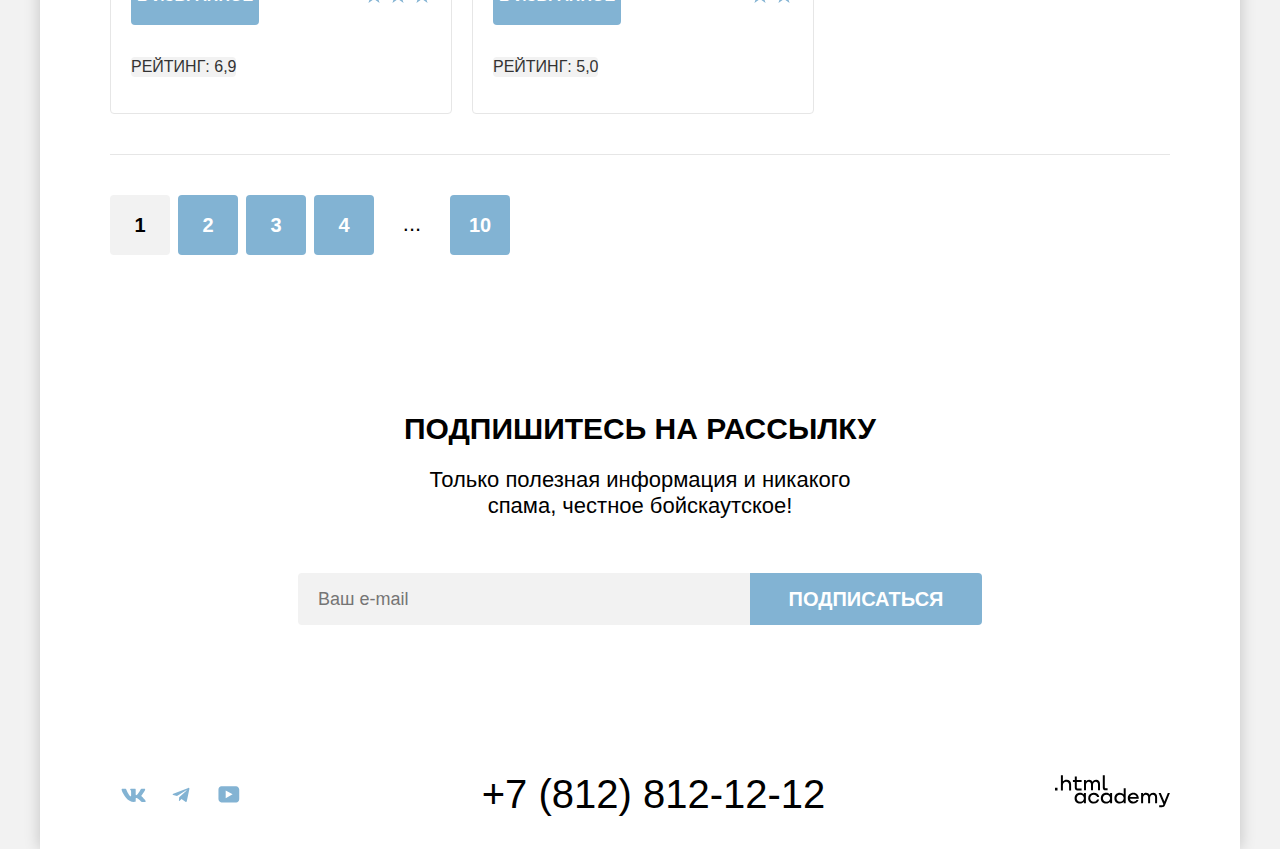
==== commit 4fa5e96b: "Очередная итерация верстки основной страницы (к занятию 17 июня)" ====
--- a/catalog.html
+++ b/catalog.html
@@ -36,6 +36,9 @@
               <span class="visually-hidden">
                 Открыть Избранное
               </span>
+              <span class="favorites-places-counter">
+                12
+              </span>
             </button>
           </li>
           <li class="choose-places-item">
@@ -58,7 +61,7 @@
               Главная
             </a>
           </li>
-          <li class="breadcrumbs-item-current">
+          <li class="breadcrumbs-inner-item breadcrumbs-item-current ">
             <span class="breadcrumbs-item-link-current">
               Гостиницы
             </span>
@@ -136,6 +139,7 @@
           </div>
         </form>
       </div>
+
       <section class="found-hotels">
 
         <div class="found-hotels-control-container">
@@ -342,7 +346,7 @@
           <li class="found-hotels-pagination-item">
             <a class="found-hotels-pagination-link" href="#">4</a>
           </li>
-          <li class="found-hotels-pagination-item found-hotels-pagination-range-item">
+          <li class="found-hotels-pagination-range-item">
             ...
           </li>
           <li class="found-hotels-pagination-item">
--- a/styles/style.css
+++ b/styles/style.css
@@ -43,6 +43,7 @@
 .page-container {
   width: 1200px;
   background-color: #FFFFFF;
+  box-shadow: 0 0 15px rgba(0, 0, 0, 0.2);
   margin: 0 auto;
   display: flex;
   flex-direction: column;
@@ -58,19 +59,6 @@
   font-size: 16px;
   font-weight: 700;
   line-height: 20px;
-  color: #FFFFFF;
-  text-transform: uppercase;
-  background-color: #756157;
-  padding-top: 8px;
-  padding-bottom: 8px;
-  border-radius: 4px;
-  borde: 0;
-}
-
-.common-big-button {
-  font-size: 20px;
-  font-weight: 700;
-  line-height: 36px;
   color: #FFFFFF;
   text-transform: uppercase;
   background-color: #756157;
@@ -80,59 +68,102 @@
   border: 0;
 }
 
+.common-big-button {
+  font-family: inherit;
+  font-size: 20px;
+  font-weight: 700;
+  line-height: 36px;
+  color: #FFFFFF;
+  text-transform: uppercase;
+  background-color: #756157;
+  padding: 0;
+  height: 52px;
+  border-radius: 4px;
+  border: 0;
+  cursor: pointer;
+  text-align: center;
+}
+
 .section-title {
   font-weight: 700;
   font-size: 30px;
   line-height: 36px;
   text-transform: uppercase;
   text-align: center;
-  margin: 0 auto;
+  margin: 0 auto 20px;
 }
 
 .section-description {
   font-size: 22px;
   line-height: 26px;
   text-align: center;
+  margin-top: 0;
 }
 
 .page-header {
   display: flex;
-}
-
+  height: 64px;
+  position: relative;
+}
+
+.logo-link {
+  position: absolute;
+  top: 0;
+  left: 70px;
+}
 
 .navigation {
   display: flex;
   justify-content: space-between;
   align-items: center;
   width: 100%;
+  margin-left: 238px;
 }
 
 .navigation-list {
   display: flex;
   list-style: none;
-  width: 339px;
-  justify-content: space-between;
+  min-width: 339px;
+  justify-content: space-between;
+  padding: 0;
+  margin: 0;
+
+  font-size: 20px;
+  font-weight: 700;
+  line-height: 24px;
 }
 
 .navigation-item-link {
+  display: inline-block;
   text-decoration: none;
+  color: #000000;
+  padding: 20px 16px;
+}
+
+.navigation-item-current span {
+  display: inline-block;
   font-size: 20px;
   font-weight: 700;
   line-height: 24px;
   color: #000000;
-}
-
-.navigation-item-current span {
-  font-size: 20px;
-  font-weight: 700;
-  line-height: 24px;
-  color: #000000;
+  padding: 20px 16px;
+}
+
+.navigation-item-current .navigation-item-link,  .navigation-item-current span {
+  text-decoration: underline;
+  text-decoration-color: #756257;
+  text-decoration-thickness: 2px;
+  text-underline-offset: 19px;
+  text-underline-position: under;
 }
 
 .choose-places-list {
   display: flex;
   list-style: none;
   margin: 0;
+  padding: 0;
+  height: 100%;
+  min-width: calc(268px + 70px);
 }
 
 .search-places-magnify-glass-button, .favorites-places-button {
@@ -152,12 +183,31 @@
 
 .favorites-places-button {
   background-image: url("../images/favorites-icon.svg");
+  position: relative;
+  font-family: inherit;
+}
+
+.favorites-places-counter{
+  background-color: #7DB54F;
+  color: #FFFFFF;
+  font-size: 10px;
+  line-height: 10px;
+  width: 20px;
+  height: 20px;
+  border-radius: 50%;
+  position: absolute;
+  left: 20px;
+  bottom: 33px;
+  padding-top: 5px;
+  box-sizing: border-box;
 }
 
 .search-places-i-want-here-button{
-  padding-right: 34px;
-  padding-left: 34px;
   cursor: pointer;
+  margin:  14px 0 14px 20px;
+  min-width: 160px;
+  text-align: center;
+  font-family: inherit;
 }
 
 
@@ -166,6 +216,8 @@
   background-repeat: no-repeat;
   height: 485px;
   padding-top: 51px;
+  margin-bottom: 69px;
+  box-sizing: border-box;
 }
 
 .welcome-image {
@@ -175,39 +227,44 @@
 
 
 
+
 .about-sedona {
   text-align: center;
 }
 
 .about-sedona-short-description {
-  margin: 69px auto 25px auto;
+  margin: 0 auto 25px auto;
   width: 620px;
 }
 
 .about-sedona-visit-reasons {
-  margin: 0 auto 69px auto;
-}
+  margin: 0 auto 90px auto;
+}
+
+
+
+
 
 .features-list {
   display: grid;
   list-style: none;
   grid-template-columns: repeat(3, 400px);
+  grid-template-rows: repeat(3, 385px);
   margin: 0 auto;
   padding: 0;
   width: 100%;
 }
 
 .feature-item-description-container {
-  /*padding-left: 85px;*/
-  /*padding-right: 85px;*/
-  width: 400px;
-  height: 385px;
+  padding-left: 85px;
+  padding-right: 85px;
+  height: 100%;
   display: flex;
   flex-direction: column;
   justify-content: center;
-  /*align-self: center;  */
   align-items: center;
-
+  box-sizing: border-box;
+  gap: 62px;
 }
 
 
@@ -234,30 +291,46 @@
   grid-column: span 3;
 }
 
-
-
 .feature-title, .service-item-title {
+  margin: 0 auto;
+  padding: 0;
   font-size: 24px;
   line-height: 28px;
   text-transform: uppercase;
-}
-
-.feature-description {
+  width: 175px;
+}
+
+.feature-title {
   position: relative;
-  width: 230px
-}
-
-.feature-description::before {
-  /*display: block;*/
+}
+
+.feature-title::after {
   width: 60px;
   height: 2px;
-  background-color: rgba(0, 0, 0, 0.3);
   content: "";
   position: absolute;
-  top: -50%;
+  top: 150%;
   left: 50%;
   transform: translateX(-50%);
-}
+
+}
+
+.feature-description {
+  margin: 0;
+}
+
+
+
+.feature-item-with-image .feature-title::after {
+  background-color: rgba(255, 255, 255, 0.3)
+}
+
+.feature-item-wo-image .feature-title::after {
+  background-color: rgba(0, 0, 0, 0.3);
+}
+
+
+
 
 
 .services-title-container {
@@ -265,31 +338,60 @@
   text-align: center;
 }
 
+.services-title {
+  margin-bottom: 20px;
+}
+
+.services-common-description {
+  margin: 0;
+}
+
 .services-list {
   display: flex;
   list-style: none;
+  margin: 0;
+  padding: 0;
 }
 
 .service-item {
-  padding: 81px 85px;
+  width: 400px;
+  height: 385px;
+}
+
+.service-item-content-wrapper {
+  height: 223px;
+  width: 230px;
+  margin: 81px auto;
   text-align: center;
   display: flex;
   flex-direction: column;
+  justify-content: space-between;
+}
+
+.service-item-title::before {
+  display: block;
 }
 
 .service-item-title-house::before {
-  display: block;
   content: url("../images/house-icon.svg");
+  height: 72px;
+  margin-bottom: 30px;
 }
 
 .service-item-title-food::before {
-  display: block;
   content: url("../images/food-icon.svg");
+  height: 70px;
+  margin-bottom: 31px;
 }
 
 .service-item-title-souvenir::before {
-  display: block;
   content: url("../images/souvenir-icon.svg");
+  height: 76px;
+  margin-bottom: 28px;
+}
+
+.service-item-description {
+  margin: 0;
 }
 
 .service-item:nth-child(odd) {
@@ -304,9 +406,12 @@
   text-align: center;
 }
 
+.search-hotel-description {
+  margin-bottom: 54px;
+}
+
 .search-hotel-button {
-  padding-right: 50px;
-  padding-left: 50px;
+  min-width: 376px;
 }
 
 
@@ -338,11 +443,13 @@
 }
 
 .email-input {
+  font-family: inherit;
+  font-size: 18px;
+  line-height: 24px;
   width: 100%;
-  padding: 14px 20px;
+  padding-left: 20px;
   border-radius: 4px 0 0 4px;
   border: 0;
-
 }
 
 .inner-footer .email-input {
@@ -350,15 +457,16 @@
 }
 
 .email-subscribe-button {
-  width: 232px;
+  font-family: inherit;
+  font-size: 20px;
+  font-weight: 700;
+  line-height: 36px;
+  text-transform: uppercase;
+  min-width: 232px;
   height: 100%;
-  padding: 0;
   border-radius: 0 4px 4px 0;
   border: 0;
   background-color: #82B3D3;
-  font-size: 20px;
-  font-weight: 700;
-  line-height: 36px;
   color: #FFFFFF;
   cursor: pointer;
 }
@@ -370,14 +478,33 @@
   display: flex;
   justify-content: space-between;
   align-items: center;
-  padding: 45px auto 35px auto;
+  margin: 40px auto 30px;
+  width: 1060px;
+  height: 50px;
 }
 
 .social-list {
   list-style: none;
   display: flex;
-  width: 142px;
-  justify-content: space-between;
+  min-width: 142px;
+  height: 100%;
+
+  justify-content: space-between;
+  padding: 0;
+  margin: 5px 0;
+  align-items: center;
+}
+
+.social-item-link {
+  width: 47px;
+  height: 40px;
+  display: table-cell;
+  text-align:center;
+  vertical-align:middle;
+}
+
+.social-item-icon {
+  vertical-align: middle;
 }
 
 .phone-link {
@@ -404,11 +531,17 @@
   font-size: 60px;
   font-weight: 700;
   line-height: 78px;
+  margin-top: 0;
+  margin-bottom: 8px;
 }
 
 .breadcrumbs-list {
   list-style: none;
   display: flex;
+  margin-top: 0;
+  margin-bottom: 40px;
+  padding: 0;
+  align-items: center;
 }
 
 .breadcrumbs-item-to-main-page {
@@ -425,6 +558,12 @@
   font-size: 16px;
 }
 
+.breadcrumbs-inner-item::before {
+  content: url("../images/catalog/breadcrumbs-arrow.svg");
+  margin-left: 10px;
+  margin-right: 7px;
+}
+
 .filter-settings {
   display: flex;
   justify-content: space-between;
@@ -485,7 +624,8 @@
 }
 
 .found-hotels {
-  padding: 50px 70px 60px 70px;
+  width: 1060px;
+  margin: 50px auto 60px;
 }
 
 
@@ -662,17 +802,15 @@
   gap: 8px;
   margin: 0;
   padding: 0;
+
 }
 
 .found-hotels-pagination-item {
-  display: flex;
-  padding: 0;
+  display: table;
   background-color: #82B3D3;
   border-radius: 4px;
-  width: 60px;
+  min-width: 60px;
   height: 60px;
-  justify-content: center;
-  align-items: center;
 }
 
 .found-hotels-pagination-item-active {
@@ -681,17 +819,26 @@
 
 .found-hotels-pagination-link {
   text-decoration: none;
-  display: inline-block;
+  display: table-cell;
   color: #FFFFFF;
   font-size: 20px;
   font-weight: 700;
   line-height: 36px;
+  vertical-align: middle;
+  text-align: center;
 }
 
 .found-hotels-pagination-range-item {
+  box-sizing: border-box;
   color: #000000;
-  background-color: #FFFFFF;
-}
+  padding-top: 16px;
+  text-align: center;
+  font-size: 22px;
+  font-weight: 400;
+  line-height: 26px;
+  width: 60px;
+}
+
 
 .found-hotels-pagination-active {
   color: #000000;
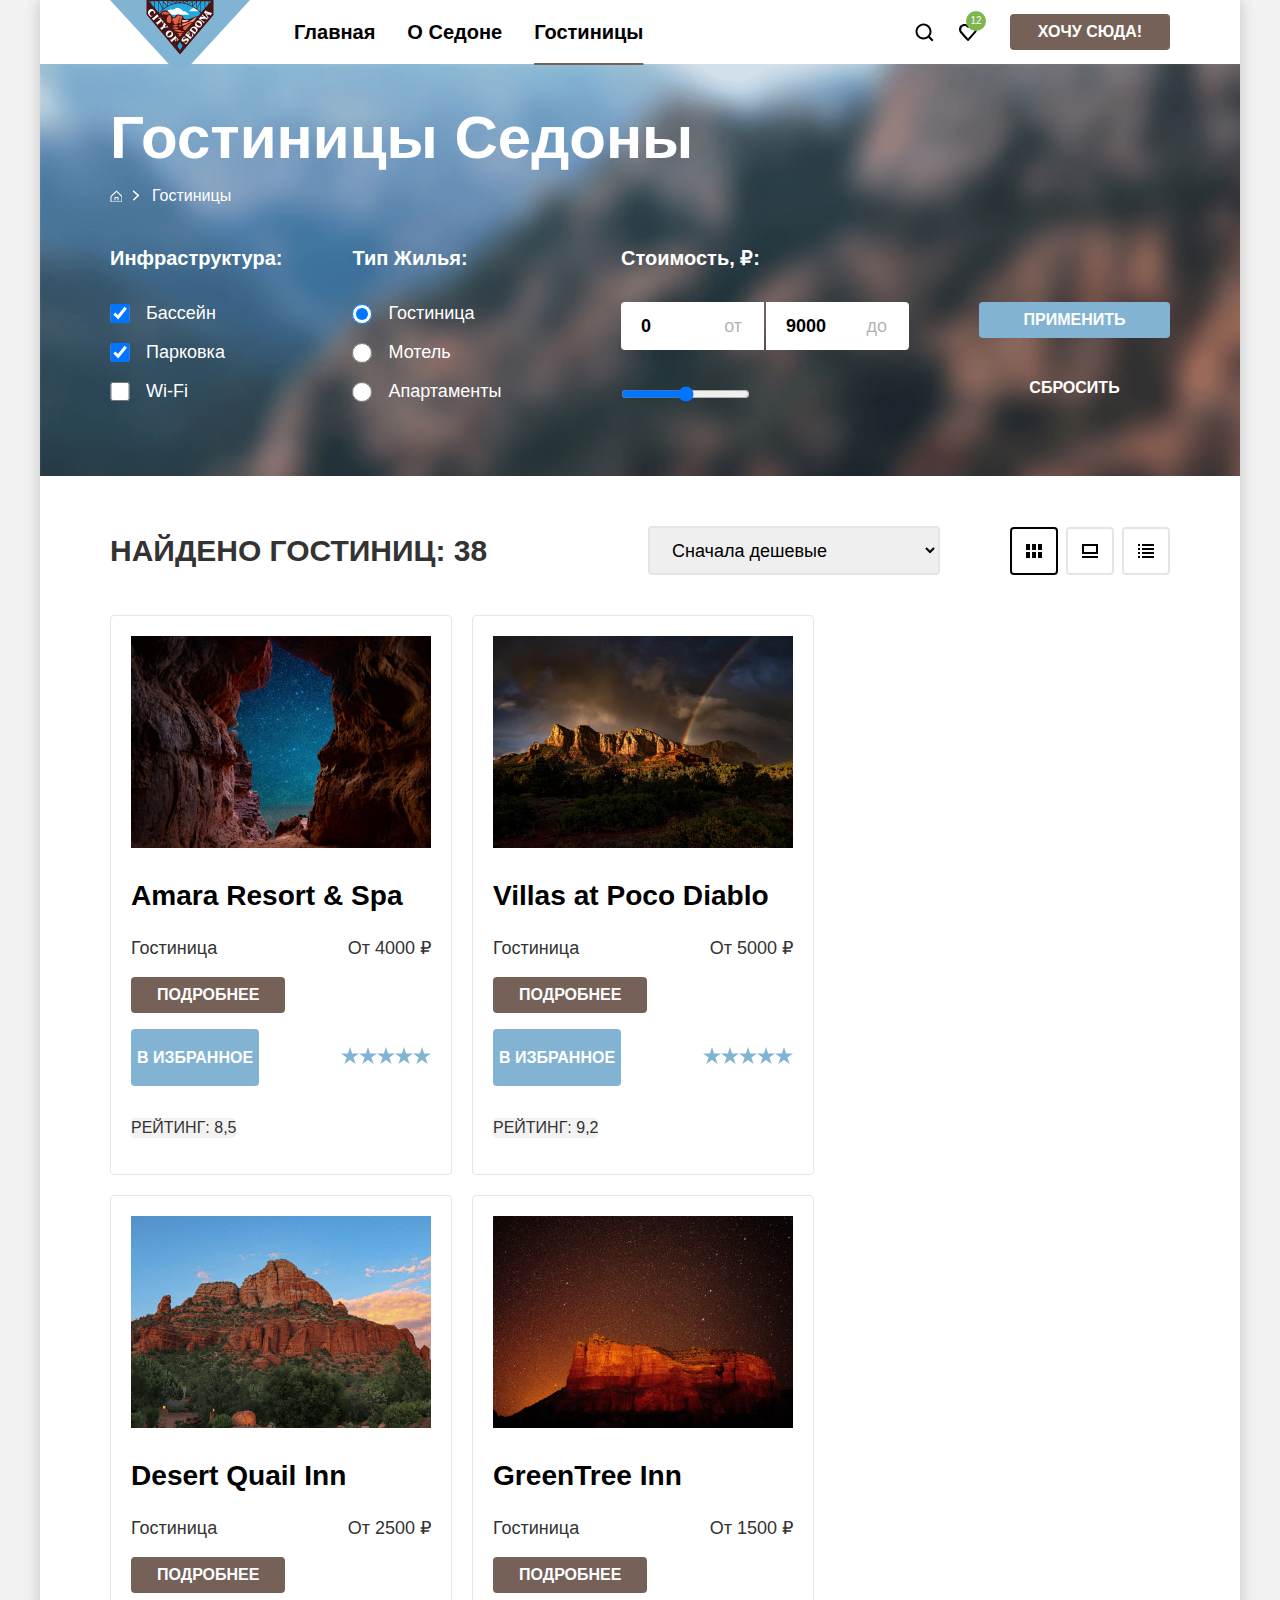
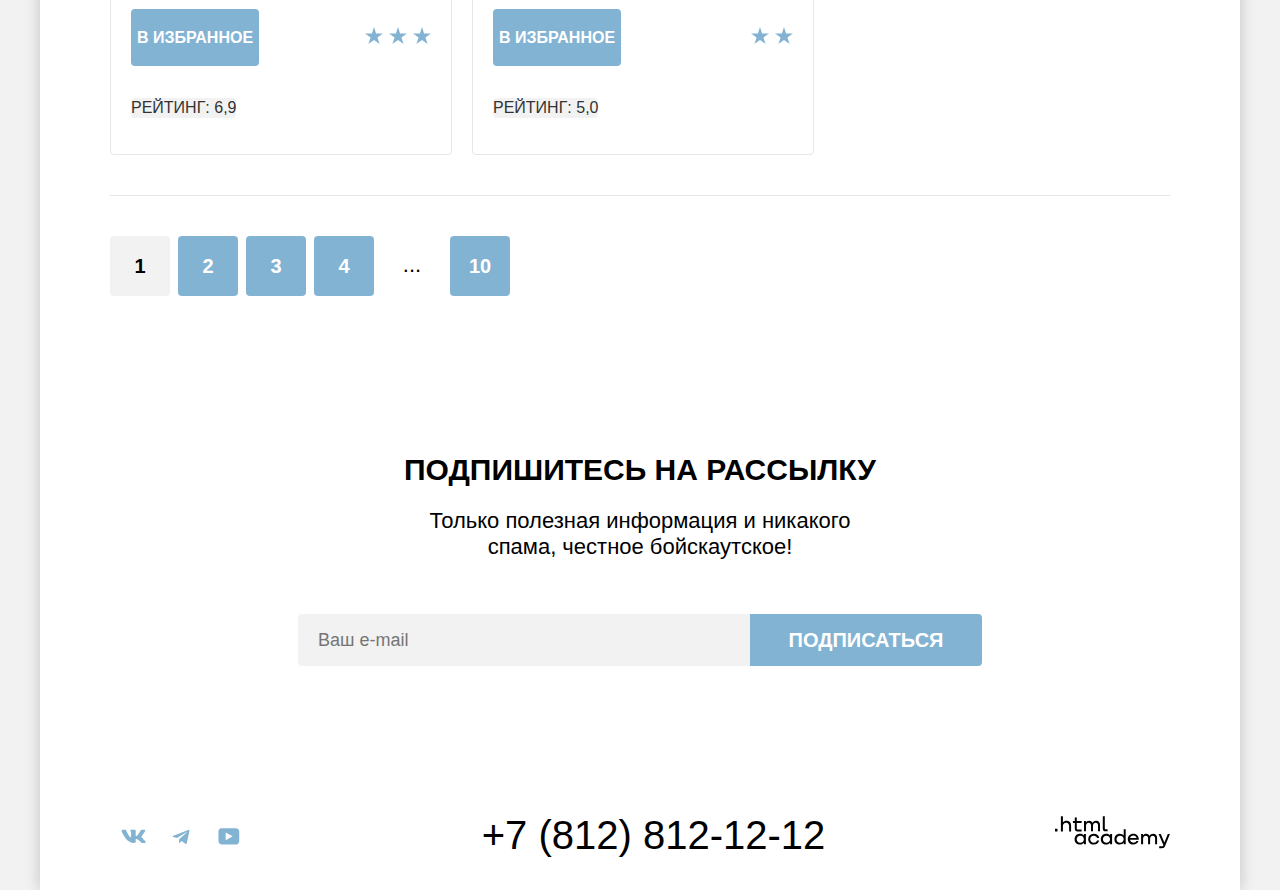
==== commit 9eed388c: "Внесены исправления в верстку и стилизацию страницы каталога" ====
--- a/catalog.html
+++ b/catalog.html
@@ -51,7 +51,7 @@
     </header>
 
     <main class="hotel-catalog-page main-container">
-      <div class="hotel-catalog-top-container">
+      <div class="hotel-catalog-filter-wrapper">
         <h1 class="hotel-catalog-title">
           Гостиницы Седоны
         </h1>
@@ -71,65 +71,86 @@
           <h2 class="filter-settings-title visually-hidden">
             Настройки фильтрации
           </h2>
-          <fieldset class="infrastructure-filter">
-            <legend class="infrastructure-filter-title filter-legend-title">
+          <fieldset class="filter-set">
+            <legend class="filter-set-title">
               Инфраструктура:
             </legend>
-            <label class="infrastructure-filter-label">
-              <input class="infrastructure-filter-input" type="checkbox" name="swim-pool" checked>
-              Бассейн
-            </label>
-            <label class="infrastructure-filter-label">
-              <input class="infrastructure-filter-input" type="checkbox" name="car-parking" checked>
-              Парковка
-            </label>
-            <label class="infrastructure-filter-label" lang="en">
-              <input class="infrastructure-filter-input" type="checkbox" name="wi-fi">
-              Wi-Fi
-            </label>
+            <ul class="filter-set-child-items">
+              <li class="filter-set-child-item">
+                <label class="filter-set-child-item-label">
+                  <input class="filter-set-child-item-input checkbox" type="checkbox" name="swim-pool" checked>
+                  Бассейн
+                </label>
+              </li>
+              <li class="filter-set-child-item">
+                <label class="filter-set-child-item-label">
+                  <input class="filter-set-child-item-input checkbox" type="checkbox" name="car-parking" checked>
+                  Парковка
+                </label>
+              </li>
+              <li class="filter-set-child-item">
+                <label class="filter-set-child-item-label" lang="en">
+                  <input class="filter-set-child-item-input checkbox" type="checkbox" name="wi-fi">
+                  Wi-Fi
+                </label>
+              </li>
+            </ul>
           </fieldset>
 
-          <fieldset class="hotel-type-filter">
-            <legend class="hotel-type-filter-title filter-legend-title">
-              Тип жилья:
+          <fieldset class="filter-set">
+            <legend class="filter-set-title">
+              Тип Жилья:
             </legend>
-            <label class="hotel-type-label">
-              <input class="hotel-type-input" type="radio" name="hotel-type" checked>
-              Гостиница
-            </label>
-            <label class="hotel-type-label">
-              <input class="hotel-type-input" type="radio" name="hotel-type">
-              Мотель
-            </label>
-            <label class="hotel-type-label">
-              <input class="hotel-type-input" type="radio" name="hotel-type">
-              Апартаменты
-            </label>
+            <ul class="filter-set-child-items">
+              <li class="filter-set-child-item">
+                <label class="filter-set-child-item-label">
+                  <input class="filter-set-child-item-input radio" type="radio" name="hotel-type" checked>
+                  Гостиница
+                </label>
+              </li>
+              <li class="filter-set-child-item">
+                <label class="filter-set-child-item-label">
+                  <input class="filter-set-child-item-input radio" type="radio" name="hotel-type">
+                  Мотель
+                </label>
+              </li>
+              <li class="filter-set-child-item">
+                <label class="filter-set-child-item-label">
+                  <input class="filter-set-child-item-input radio" type="radio" name="hotel-type">
+                  Апартаменты
+                </label>
+              </li>
+            </ul>
           </fieldset>
 
-          <fieldset class="price-filter">
-            <legend class="price-filter-title filter-legend-title">
+          <fieldset class="filter-set price-filter">
+            <legend class="filter-set-title">
               Стоимость, ₽:
             </legend>
 
-            <div class="min-to-max-input-container">
-              <label class="price-label visually-hidden" for="min-price-value">
-                от
-              </label>
-              <input class="price-input" type="number" id="min-price-value" name="min-price-value" min="0" value="0">
-
-              <label class="price-label visually-hidden" for="max-price-value">
-                до
-              </label>
-              <input class="price-input" type="number" id="max-price-value" name="max-price-value" max="9000" value="9000">
-            </div>
-
-            <label class="price-range-label">
+            <div class="min-to-max-input-wrapper">
+              <div class="price-input-wrapper">
+                <label class="price-label" for="min-price-value" aria-label="Минимальная цена">
+                  от
+                </label>
+                <input class="price-input min-price-input" type="number" id="min-price-value" name="min-price-value" min="0" value="0">
+              </div>
+
+              <div class="price-input-wrapper">
+                <label class="price-label" for="max-price-value" aria-label="Максимальная цена">
+                  до
+                </label>
+                <input class="price-input max-price-input" type="number" id="max-price-value" name="max-price-value" max="9000"
+                       value="9000">
+              </div>
+            </div>
+
+            <div class="price-range-wrapper">
               <input class="price-range-slider" type="range">
-            </label>
+            </div>
           </fieldset>
 
-          <div class="filter-form-button-container">
+          <div class="filter-buttons">
             <button class="apply-filter-button filter-form-button" type="submit">
               Применить
             </button>
--- a/styles/style.css
+++ b/styles/style.css
@@ -520,9 +520,10 @@
 
 
 
-.hotel-catalog-top-container {
+.hotel-catalog-filter-wrapper {
   background-image: url("../images/catalog/hotel-filter-background.jpg");
   background-repeat: no-repeat;
+  background-size: cover;
   padding: 35px 70px 70px 70px;
   color: #FFFFFF;
 }
@@ -566,53 +567,145 @@
 
 .filter-settings {
   display: flex;
-  justify-content: space-between;
-}
-
-.filter-legend-title {
+  min-height: 160px;
+}
+
+.filter-set {
+  border: 0 none;
+  display: flex;
+  flex-direction: column;
+  min-width: 150px;
+  padding: 0;
+  margin-left: 0;
+  margin-right: 70px;
+}
+
+.filter-set:nth-last-of-type(2) {
+  margin-right: 0;
+}
+
+.filter-set:last-of-type {
+  margin-left: auto;
+}
+
+.filter-set-title {
   font-size: 20px;
+  font-weight: 700;
   line-height: 24px;
-}
-
-.filter-settings fieldset {
-  border: 0 none;
-}
-
-.infrastructure-filter, .hotel-type-filter {
+  padding: 0;
+  margin-bottom: 32px;
+}
+
+.filter-set-child-items {
   display: flex;
   flex-direction: column;
-  width: 150px;
-}
-
-.infrastructure-filter label, .hotel-type-filter label {
+  list-style: none;
+  margin: 0;
+  padding: 0;
+  gap: 16px;
+}
+
+.filter-set-child-item-label {
   line-height: 23px;
+  padding: 0;
+  display: flex;
+  align-items: center;
+  gap: 16px;
+}
+
+.filter-set-child-item-input {
+  width: 20px;
+  margin: 0;
+}
+
+.filter-set-child-item-input.checkbox {
+  height: 19px;
+  border-radius: 4px;
+}
+
+.filter-set-child-item-input.radio {
+  height: 20px;
+}
+
+
+.price-filter {
+  display: flex;
+  flex-direction: column;
+}
+
+.min-to-max-input-wrapper {
+  display: flex;
+  gap: 2px;
+}
+
+.price-input-wrapper {
+  position: relative;
+  margin-bottom: 36px;
+
 }
 
 .price-input {
   width: 143px;
   height: 48px;
-}
-
-
-.price-filter {
+  box-sizing: border-box;
+  padding: 12px 20px;
+  font-family: inherit;
+  font-size: 18px;
+  font-weight: 700;
+  line-height: 24px;
+  border: 0;
+}
+
+.min-price-input {
+  border-radius: 4px 0px 0px 4px;
+}
+
+.max-price-input {
+  border-radius: 0px 4px 4px 0px;
+}
+
+.price-label {
+  position: absolute;
+  top: 50%;
+  right: 22px;
+  transform: translateY(-50%);
+  opacity: 0.3;
+  color: #000000;
+  line-height: 24px;
+}
+
+.price-range-wrapper {
+  height: 20px;
+}
+
+.price-range-slider {
+  color: #FFFFFF;
+  /*margin-top: auto;*/
+  margin: 0;
+  /*height: 20px;*/
+}
+
+
+
+.filter-buttons {
   display: flex;
   flex-direction: column;
-}
-
-.filter-form-button-container {
-  display: flex;
-  flex-direction: column;
-  width: 191px;
-  height: 104px;
-  justify-content: space-between;
+  justify-content: flex-end;
+  gap: 32px;
 }
 
 .filter-form-button {
+  min-width: 191px;
   height: 36px;
   border: 0;
   border-radius: 4px;
   color: #FFFFFF;
   cursor: pointer;
+  text-transform: uppercase;
+  font-family: inherit;
+  font-size: 16px;
+  font-weight: 700;
+  line-height: 20px;
 }
 
 .apply-filter-button {
@@ -630,12 +723,13 @@
 
 
 
+
+
 .found-hotels-control-container {
   display: flex;
   width: 1060px;
   height: 49px;
   margin: 0 0 40px 0;
-  justify-content: space-between;
   align-items: center;
 }
 
@@ -653,14 +747,22 @@
   font-size: 18px;
   line-height: 21px;
   width: 292px;
-  height: 100%;
-  padding-left: 20px;
+  padding-left: 18px;
+  margin-left: auto;
+  font-family: inherit;
+  border: 2px solid #E5E5E5;
+  border-radius: 4px;
+  box-sizing: border-box;
+  align-self: stretch;
 }
 
 .found-hotels-output-type-list {
   list-style: none;
   display: flex;
-  margin: 0;
+  gap: 8px;
+  margin-left: 70px;
+  margin-right: 0;
+  padding: 0;
 }
 
 .found-hotels-output-type-button {
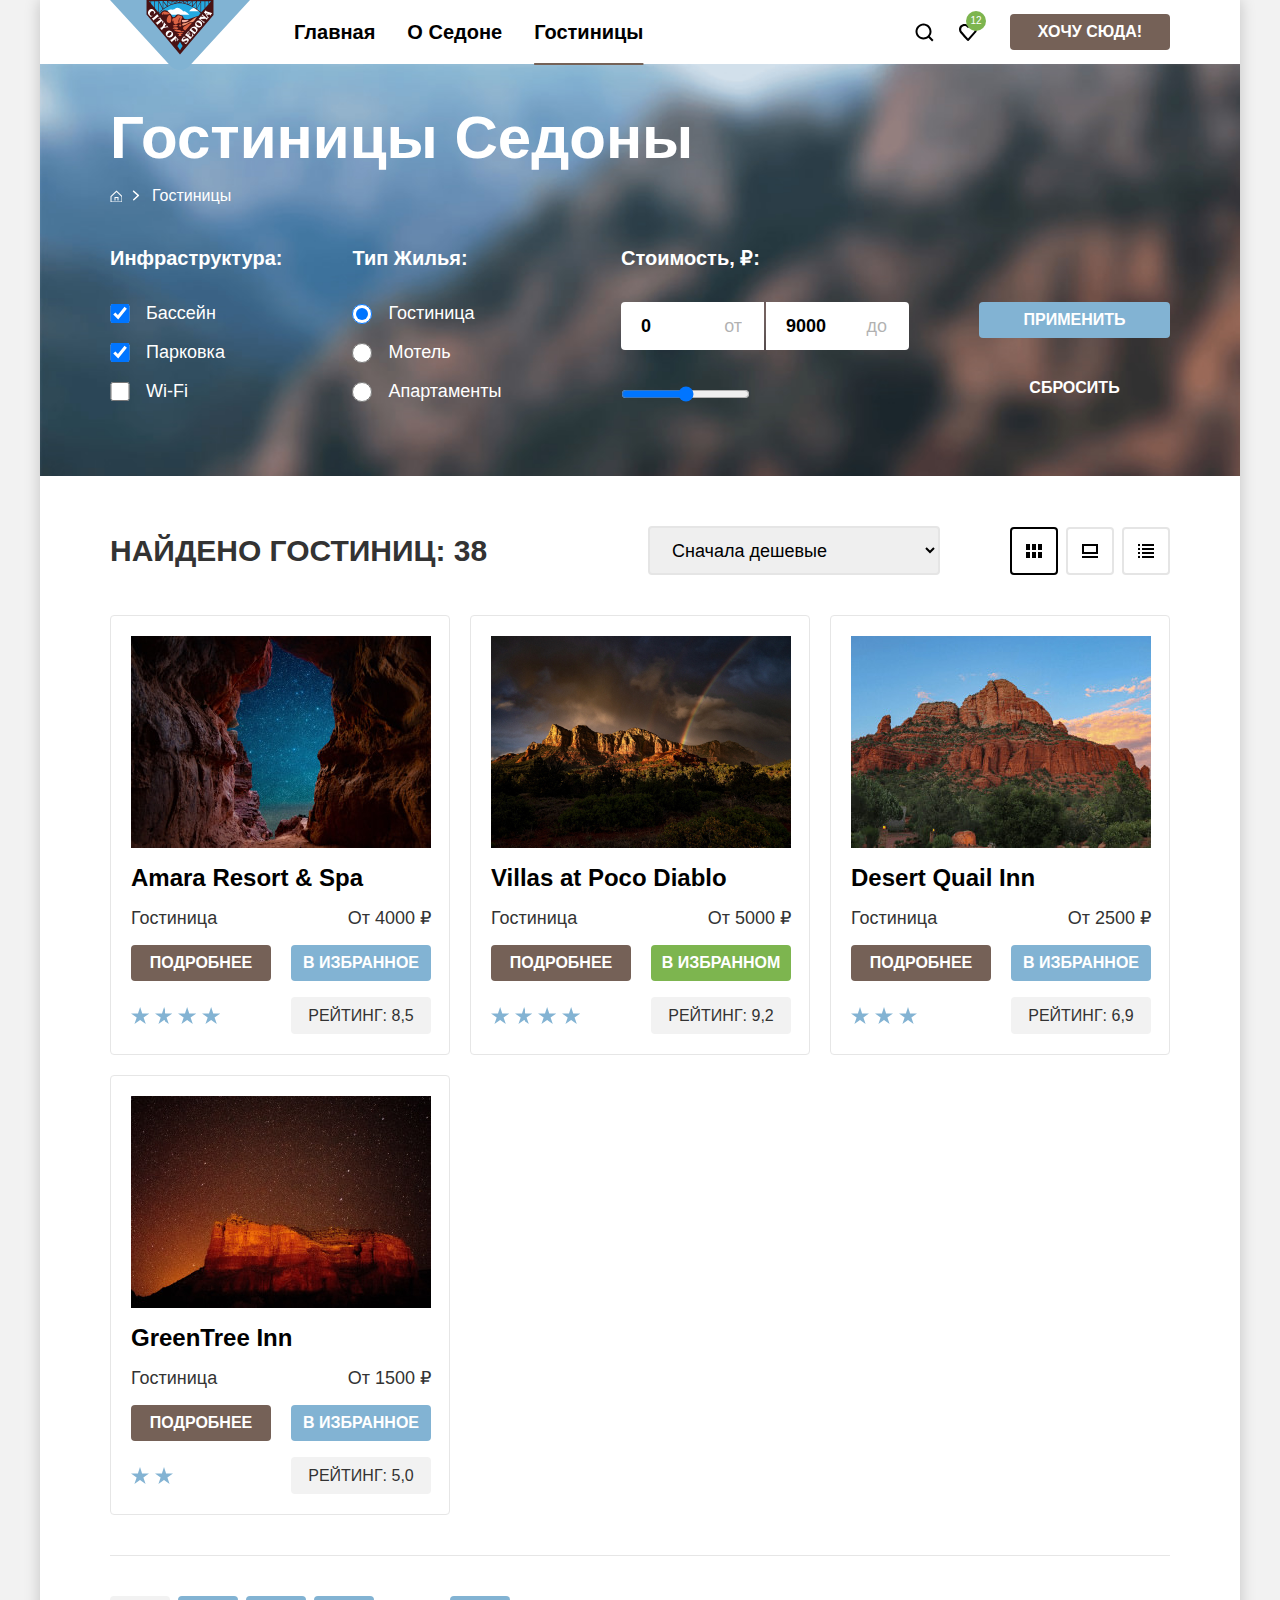
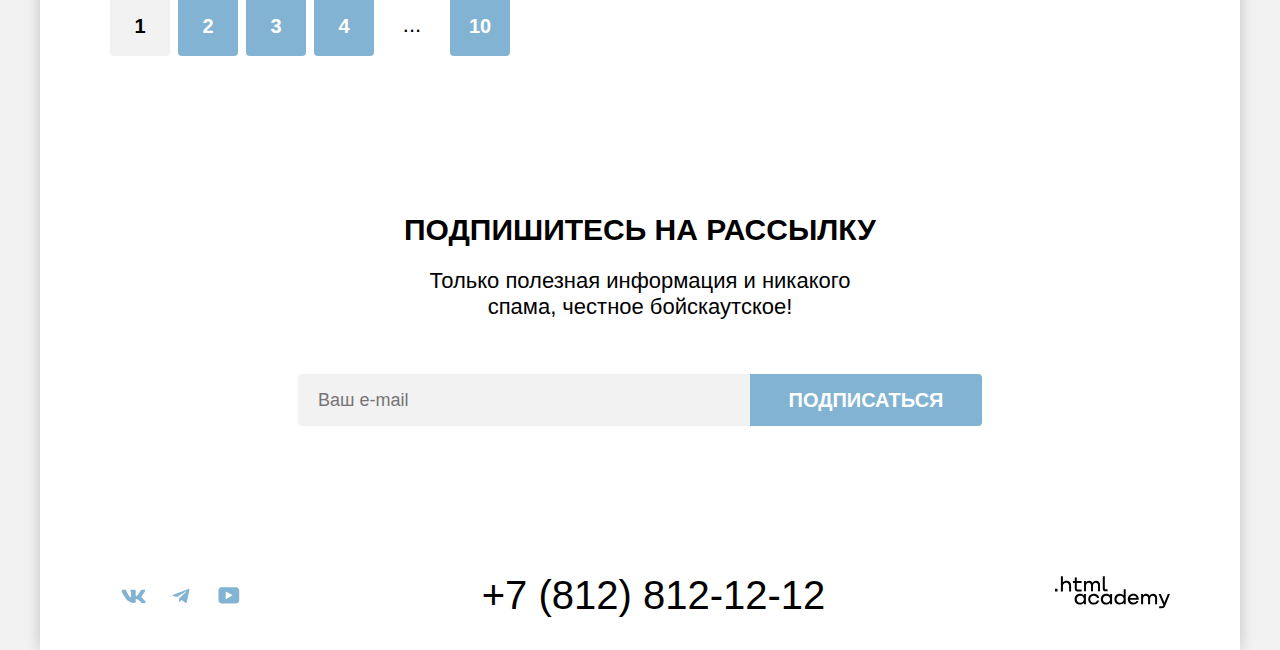
==== commit 8ec971f7: "Merge pull request #6 from belovdeveloper/master" ====
--- a/catalog.html
+++ b/catalog.html
@@ -214,31 +214,28 @@
                 Amara Resort & Spa
               </h3>
             </a>
-            <p class="found-hotels-item-properties">
-              <span class="found-hotels-item-type">
-                Гостиница
-              </span>
-              <span class="found-hotels-item-price">
-                От 4000 ₽
-              </span>
-            </p>
-            <div class="found-hotels-item-button-container">
-              <a class="found-hotels-item-detailed" href="#">
-                Подробнее
-              </a>
-              <button class="found-hotels-item-add-to-favorites-button" type="button">
-                В избранное
-              </button>
-              <p class="found-hotels-item-rating-stars found-hotels-item-rating-4-stars">
-                  Четыре звезды
-              </p>
-              <p class="found-hotels-item-rating-with-points">
-                Рейтинг:
-                <span class="found-hotels-item-rating-points">
-                  8,5
-                </span>
-              </p>
-            </div>
+            <span class="found-hotels-item-type">
+              Гостиница
+            </span>
+            <span class="found-hotels-item-price">
+              От 4000 ₽
+            </span>
+            <a class="found-hotels-item-detailed-link" href="#">
+              Подробнее
+            </a>
+            <button class="found-hotels-item-add-to-favorites-button" type="button">
+              В избранное
+            </button>
+            <p class="found-hotels-item-rating-stars found-hotels-item-rating-4-stars">
+                Четыре звезды
+            </p>
+            <p class="found-hotels-item-rating-with-points">
+              Рейтинг:
+              <span class="found-hotels-item-rating-points">
+                8,5
+              </span>
+            </p>
+
           </li>
 
           <li class="found-hotels-item">
@@ -251,31 +248,27 @@
                 Villas at Poco Diablo
               </h3>
             </a>
-            <p class="found-hotels-item-properties">
-              <span class="found-hotels-item-type">
-                Гостиница
-              </span>
-              <span class="found-hotels-item-price">
-                От 5000 ₽
-              </span>
-            </p>
-            <div class="found-hotels-item-button-container">
-              <a class="found-hotels-item-detailed" href="#">
-                Подробнее
-              </a>
-              <button class="found-hotels-item-add-to-favorites-button" type="button">
-                В избранное
-              </button>
-              <p class="found-hotels-item-rating-stars found-hotels-item-rating-4-stars">
-                  Четыре звезды
-              </p>
-              <p class="found-hotels-item-rating-with-points">
-                Рейтинг:
-                <span class="found-hotels-item-rating-points">
-                  9,2
-                </span>
-              </p>
-            </div>
+            <span class="found-hotels-item-type">
+              Гостиница
+            </span>
+            <span class="found-hotels-item-price">
+              От 5000 ₽
+            </span>
+            <a class="found-hotels-item-detailed-link" href="#">
+              Подробнее
+            </a>
+            <button class="found-hotels-item-add-to-favorites-button added-to-favorite" type="button">
+              В избранном
+            </button>
+            <p class="found-hotels-item-rating-stars found-hotels-item-rating-4-stars">
+                Четыре звезды
+            </p>
+            <p class="found-hotels-item-rating-with-points">
+              Рейтинг:
+              <span class="found-hotels-item-rating-points">
+                9,2
+              </span>
+            </p>
           </li>
 
           <li class="found-hotels-item">
@@ -288,31 +281,27 @@
                 Desert Quail Inn
               </h3>
             </a>
-            <p class="found-hotels-item-properties">
-              <span class="found-hotels-item-type">
-                Гостиница
-              </span>
-              <span class="found-hotels-item-price">
-                От 2500 ₽
-              </span>
-            </p>
-            <div class="found-hotels-item-button-container">
-              <a class="found-hotels-item-detailed" href="#">
-                Подробнее
-              </a>
-              <button class="found-hotels-item-add-to-favorites-button" type="button">
-                В избранное
-              </button>
-              <p class="found-hotels-item-rating-stars found-hotels-item-rating-3-stars">
-                  Три звезды
-              </p>
-              <p class="found-hotels-item-rating-with-points">
-                Рейтинг:
-                <span class="found-hotels-item-rating-points">
-                  6,9
-                </span>
-              </p>
-            </div>
+            <span class="found-hotels-item-type">
+              Гостиница
+            </span>
+            <span class="found-hotels-item-price">
+              От 2500 ₽
+            </span>
+            <a class="found-hotels-item-detailed-link" href="#">
+              Подробнее
+            </a>
+            <button class="found-hotels-item-add-to-favorites-button" type="button">
+              В избранное
+            </button>
+            <p class="found-hotels-item-rating-stars found-hotels-item-rating-3-stars">
+                Три звезды
+            </p>
+            <p class="found-hotels-item-rating-with-points">
+              Рейтинг:
+              <span class="found-hotels-item-rating-points">
+                6,9
+              </span>
+            </p>
           </li>
 
           <li class="found-hotels-item">
@@ -325,33 +314,28 @@
                 GreenTree Inn
               </h3>
             </a>
-            <p class="found-hotels-item-properties">
-              <span class="found-hotels-item-type">
-                Гостиница
-              </span>
-              <span class="found-hotels-item-price">
-                От 1500 ₽
-              </span>
-            </p>
-            <div class="found-hotels-item-button-container">
-              <a class="found-hotels-item-detailed" href="#">
-                Подробнее
-              </a>
-              <button class="found-hotels-item-add-to-favorites-button" type="button">
-                В избранное
-              </button>
-              <p class="found-hotels-item-rating-stars found-hotels-item-rating-2-stars">
-                  Две звезды
-              </p>
-              <p class="found-hotels-item-rating-with-points">
-                Рейтинг:
-                <span class="found-hotels-item-rating-points">
-                  5,0
-                </span>
-              </p>
-            </div>
-          </li>
-
+            <span class="found-hotels-item-type">
+              Гостиница
+            </span>
+            <span class="found-hotels-item-price">
+              От 1500 ₽
+            </span>
+            <a class="found-hotels-item-detailed-link" href="#">
+              Подробнее
+            </a>
+            <button class="found-hotels-item-add-to-favorites-button" type="button">
+              В избранное
+            </button>
+            <p class="found-hotels-item-rating-stars found-hotels-item-rating-2-stars">
+                Две звезды
+            </p>
+            <p class="found-hotels-item-rating-with-points">
+              Рейтинг:
+              <span class="found-hotels-item-rating-points">
+                5,0
+              </span>
+            </p>
+          </li>
         </ul>
 
         <ul class="found-hotels-pagination">
--- a/styles/style.css
+++ b/styles/style.css
@@ -756,6 +756,11 @@
   align-self: stretch;
 }
 
+.found-hotels-sort-control option {
+  padding: 0;
+}
+
+
 .found-hotels-output-type-list {
   list-style: none;
   display: flex;
@@ -799,46 +804,51 @@
 }
 
 .found-hotels-list {
-  display: flex;
+  display: grid;
+  grid-template-columns: repeat(3, 340px);
+  gap: 20px;
   list-style: none;
-  flex-wrap: wrap;
-  gap: 20px;
   padding: 0 0 40px 0;
   margin: 0 0 40px 0;
   border-bottom: 1px solid #E6E6E6;
 }
 
 .found-hotels-item {
+  display: grid;
+  grid-template-columns: repeat(2, 140px);
+  grid-template-rows: 212px 1fr;
   margin: 0;
   padding: 20px;
   border: 1px solid #E6E6E6;
   border-radius: 4px;
-  width: 300px;
+  gap: 16px 20px;
+
+}
+
+.found-hotels-item-image-link {
+  grid-column: 1 / -1;
 }
 
 .found-hotels-item-name-link {
+  grid-column: 1 / -1;
   text-decoration: none;
+}
+
+.found-hotels-item-name {
   color: #000000;
   font-size: 24px;
   font-weight: 700;
   line-height: 28px;
-}
-
-.found-hotels-item-properties {
-  display: flex;
-  justify-content: space-between;
-}
-
-.found-hotels-item-button-container {
-  display: flex;
-  flex-wrap: wrap;
-  justify-content: space-between;
-  column-gap: 20px;
-  row-gap: 16px;
-}
-
-.found-hotels-item-detailed {
-  display: block;
+  margin: 0;
+}
+
+.found-hotels-item-price {
+  text-align: end;
+}
+
+.found-hotels-item-detailed-link {
+  display: inline-block;
+  text-align: center;
   text-decoration: none;
   color: #FFFFFF;
   background-color: #756157;
@@ -846,7 +856,7 @@
   font-weight: 700;
   line-height: 20px;
   text-transform: uppercase;
-  padding: 8px 26px;
+  padding: 8px 8px;
   border-radius: 4px;
 }
 
@@ -854,6 +864,7 @@
   text-decoration: none;
   color: #FFFFFF;
   background-color: #82B3D3;
+  font-family: inherit;
   font-size: 16px;
   font-weight: 700;
   line-height: 20px;
@@ -861,6 +872,10 @@
   border: 0;
   border-radius: 4px;
   cursor: pointer;
+}
+
+.found-hotels-item-add-to-favorites-button.added-to-favorite {
+  background-color: #7DB54F;
 }
 
 .found-hotels-item-rating-stars {
@@ -869,6 +884,9 @@
   background-size: 18px auto;
   text-indent: -9999px;
   overflow: hidden;
+  margin: 0;
+  height: 17px;
+  align-self: center;
 }
 
 .found-hotels-item-rating-2-stars {
@@ -880,7 +898,7 @@
 }
 
 .found-hotels-item-rating-4-stars {
-  width: 90px;
+  width: 89px;
 }
 
 .found-hotels-item-rating-with-points {
@@ -893,6 +911,10 @@
   text-transform: uppercase;
   border: 0;
   border-radius: 4px;
+  margin: 0;
+  text-align: center;
+  padding-top: 9px;
+  padding-bottom: 8px;
 }
 
 
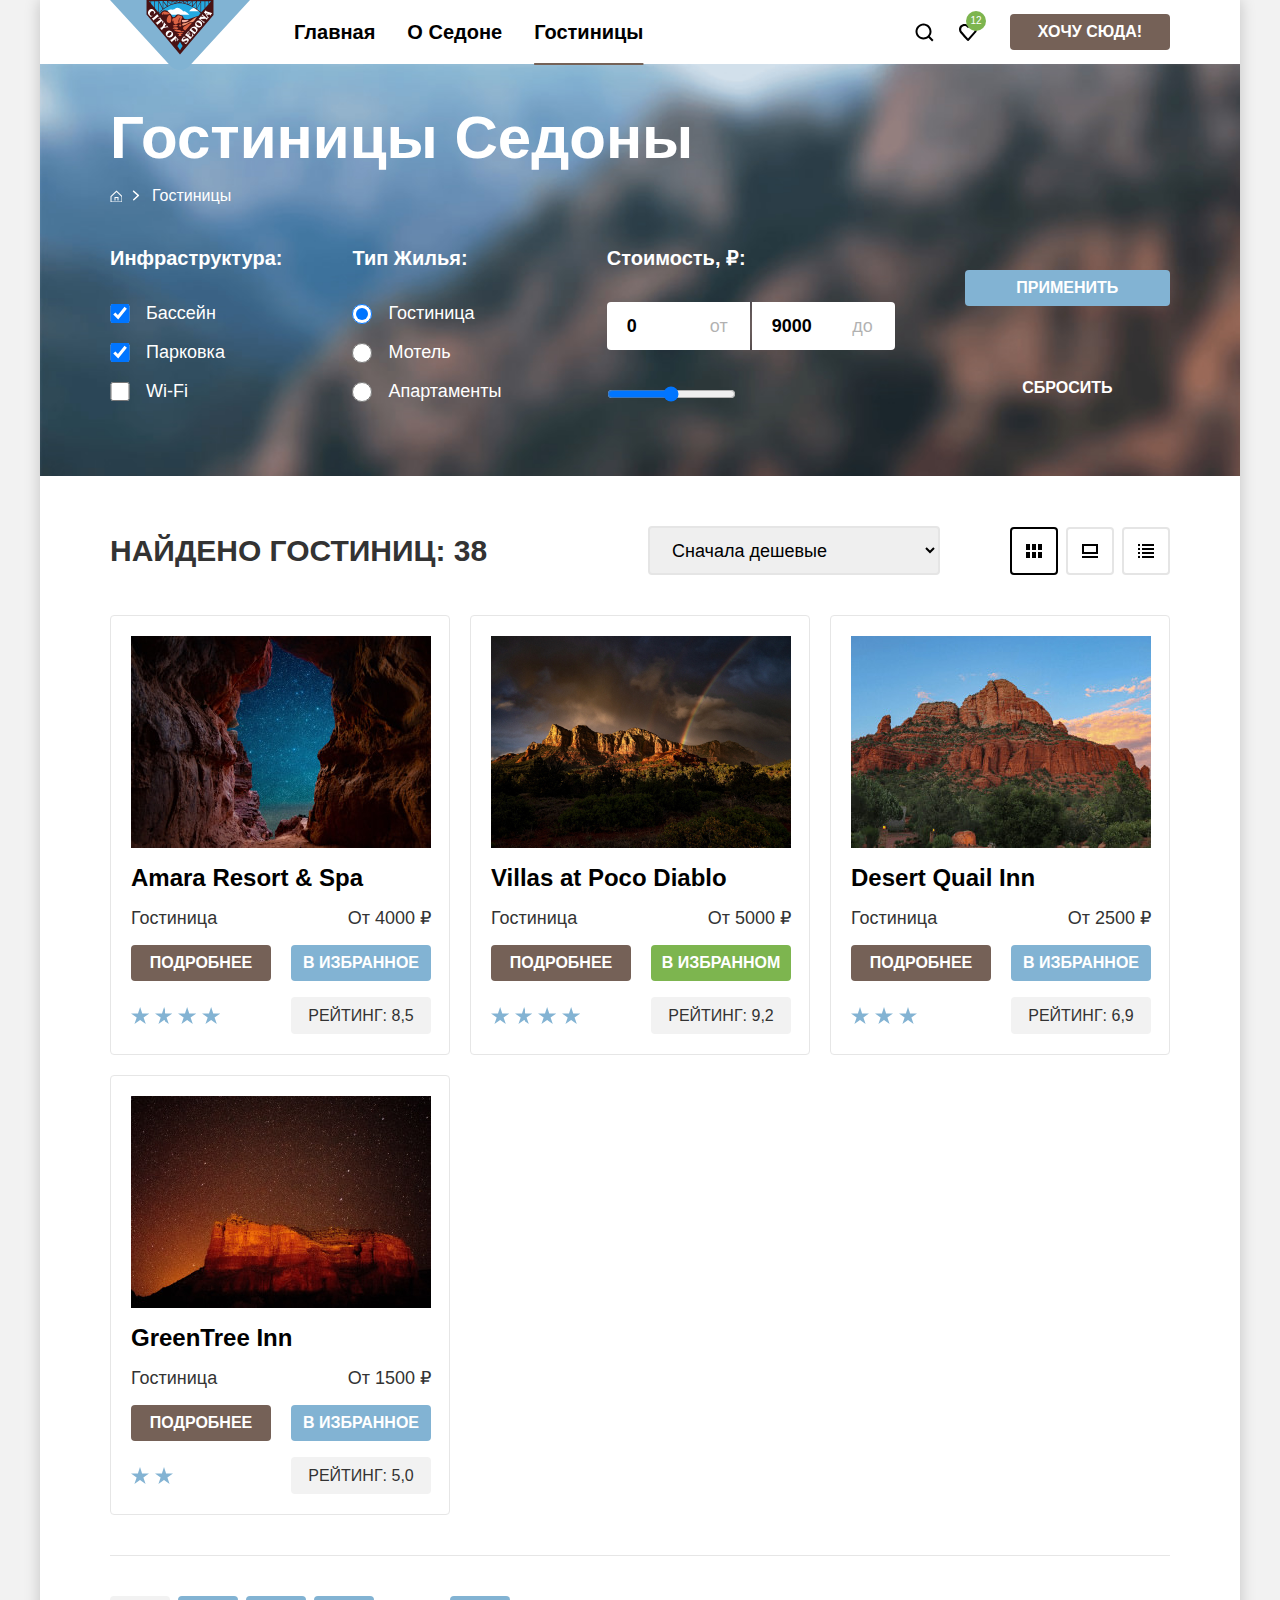
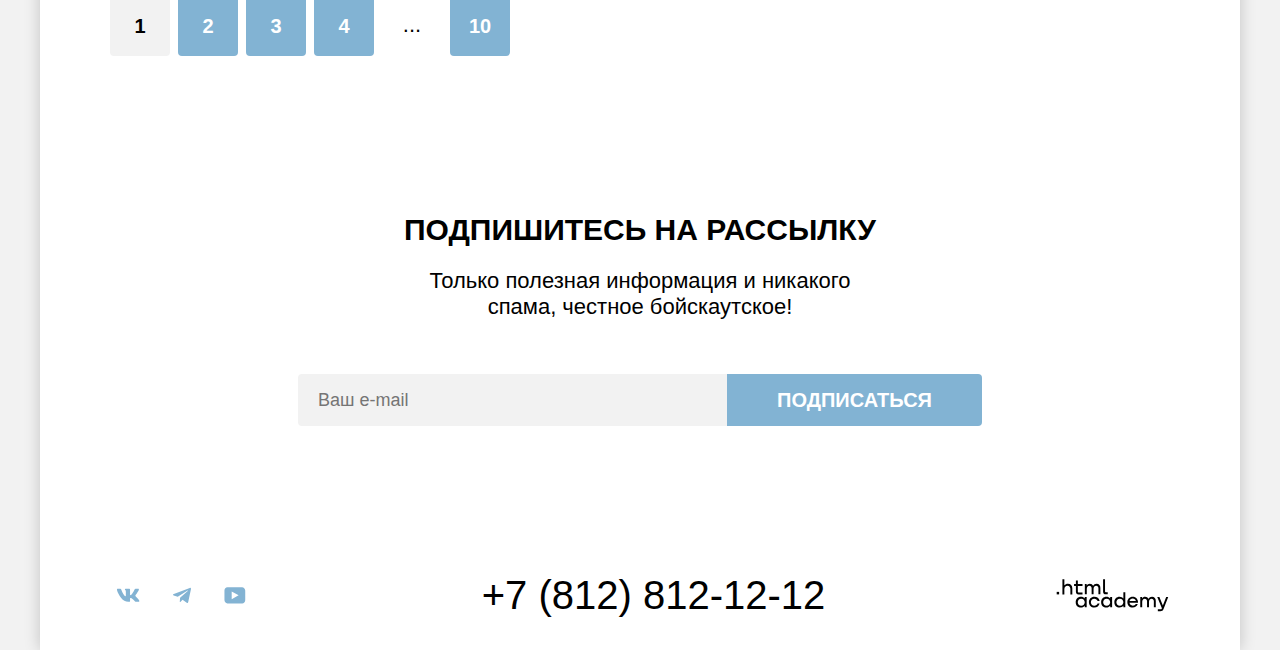
==== commit cc04a99d: "Добавлены декоративные элементы" ====
--- a/catalog.html
+++ b/catalog.html
@@ -8,7 +8,7 @@
 <body>
   <div class="page-container">
     <header class="page-header">
-      <a class="logo-link" href="">
+      <a class="logo-link" href="index.html">
         <img class="logo-image" src="images/logo.svg" width="140" height="70" alt="Логотип сайта города Седона">
       </a>
       <nav class="navigation">
@@ -42,9 +42,9 @@
             </button>
           </li>
           <li class="choose-places-item">
-            <button class="search-places-i-want-here-button common-medium-button" type="button">
+            <a class="search-places-i-want-here-button brown-button" href="#">
               Хочу сюда!
-            </button>
+            </a>
           </li>
         </ul>
       </nav>
@@ -151,7 +151,7 @@
           </fieldset>
 
           <div class="filter-buttons">
-            <button class="apply-filter-button filter-form-button" type="submit">
+            <button class="apply-filter-button filter-form-button blue-button" type="submit">
               Применить
             </button>
             <button class="reset-filter-button filter-form-button" type="reset">
@@ -220,10 +220,10 @@
             <span class="found-hotels-item-price">
               От 4000 ₽
             </span>
-            <a class="found-hotels-item-detailed-link" href="#">
+            <a class="found-hotels-item-detailed-link brown-button" href="#">
               Подробнее
             </a>
-            <button class="found-hotels-item-add-to-favorites-button" type="button">
+            <button class="found-hotels-item-add-to-favorites-button blue-button" type="button">
               В избранное
             </button>
             <p class="found-hotels-item-rating-stars found-hotels-item-rating-4-stars">
@@ -254,7 +254,7 @@
             <span class="found-hotels-item-price">
               От 5000 ₽
             </span>
-            <a class="found-hotels-item-detailed-link" href="#">
+            <a class="found-hotels-item-detailed-link brown-button" href="#">
               Подробнее
             </a>
             <button class="found-hotels-item-add-to-favorites-button added-to-favorite" type="button">
@@ -287,10 +287,10 @@
             <span class="found-hotels-item-price">
               От 2500 ₽
             </span>
-            <a class="found-hotels-item-detailed-link" href="#">
+            <a class="found-hotels-item-detailed-link brown-button" href="#">
               Подробнее
             </a>
-            <button class="found-hotels-item-add-to-favorites-button" type="button">
+            <button class="found-hotels-item-add-to-favorites-button blue-button" type="button">
               В избранное
             </button>
             <p class="found-hotels-item-rating-stars found-hotels-item-rating-3-stars">
@@ -320,10 +320,10 @@
             <span class="found-hotels-item-price">
               От 1500 ₽
             </span>
-            <a class="found-hotels-item-detailed-link" href="#">
+            <a class="found-hotels-item-detailed-link brown-button" href="#">
               Подробнее
             </a>
-            <button class="found-hotels-item-add-to-favorites-button" type="button">
+            <button class="found-hotels-item-add-to-favorites-button blue-button" type="button">
               В избранное
             </button>
             <p class="found-hotels-item-rating-stars found-hotels-item-rating-2-stars">
@@ -373,7 +373,7 @@
         </p>
         <form class="email-subscribe-form" action="https://echo.htmlacademy.ru/" method="post">
           <input class="email-input" type="email" name="email" placeholder="Ваш e-mail">
-          <button class="email-subscribe-button" type="submit">
+          <button class="email-subscribe-button blue-button" type="submit">
             Подписаться
           </button>
         </form>
@@ -386,17 +386,23 @@
         <ul class="social-list">
           <li class="social-item vkontakte">
             <a class="social-item-link" href="https://vk.com/htmlacademy">
-              <img class="social-item-icon" src="images/vk-icon.svg" width="25" height="14" alt="Вконтакте">
+              <svg width="24" height="14" viewBox="0 0 25 15" xmlns="http://www.w3.org/2000/svg">
+                <path fill-rule="evenodd" clip-rule="evenodd" d="M24.1164 1.80445C24.2824 1.25845 24.1164 0.856445 23.3214 0.856445H20.6964C20.0284 0.856445 19.7204 1.20345 19.5534 1.58645C19.5534 1.58645 18.2184 4.78245 16.3274 6.85845C15.7154 7.46045 15.4374 7.65145 15.1034 7.65145C14.9364 7.65145 14.6854 7.46045 14.6854 6.91345V1.80445C14.6854 1.14845 14.5014 0.856445 13.9454 0.856445H9.81738C9.40038 0.856445 9.14938 1.16045 9.14938 1.44945C9.14938 2.07045 10.0954 2.21445 10.1924 3.96245V7.76045C10.1924 8.59345 10.0394 8.74444 9.70538 8.74444C8.81538 8.74444 6.65038 5.53345 5.36538 1.85945C5.11638 1.14445 4.86438 0.856445 4.19338 0.856445H1.56638C0.816382 0.856445 0.666382 1.20345 0.666382 1.58645C0.666382 2.26845 1.55638 5.65645 4.81138 10.1374C6.98138 13.1974 10.0364 14.8564 12.8194 14.8564C14.4884 14.8564 14.6944 14.4884 14.6944 13.8534V11.5404C14.6944 10.8034 14.8524 10.6564 15.3814 10.6564C15.7714 10.6564 16.4384 10.8484 17.9964 12.3234C19.7764 14.0724 20.0694 14.8564 21.0714 14.8564H23.6964C24.4464 14.8564 24.8224 14.4884 24.6064 13.7604C24.3684 13.0364 23.5184 11.9854 22.3914 10.7384C21.7794 10.0284 20.8614 9.26345 20.5824 8.88045C20.1934 8.38945 20.3044 8.17044 20.5824 7.73345C20.5824 7.73345 23.7824 3.30745 24.1154 1.80445H24.1164Z"/>
+              </svg>
             </a>
           </li>
           <li class="social-item telegram">
             <a class="social-item-link" href="https://t.me/htmlacademy">
-              <img class="social-item-icon" src="images/telegram-icon.svg" width="18" height="15" alt="Телеграм">
+              <svg width="18" height="16" viewBox="0 0 18 16" xmlns="http://www.w3.org/2000/svg">
+                <path d="M16.785 0.955705L0.840489 7.1042C-0.247661 7.54126 -0.241365 8.14828 0.640845 8.41897L4.73445 9.69597L14.2058 3.72014C14.6537 3.44766 15.0629 3.59424 14.7265 3.89281L7.05283 10.8183H7.05103L7.05283 10.8192L6.77045 15.0387C7.18413 15.0387 7.36669 14.8489 7.59871 14.625L9.58705 12.6915L13.7229 15.7464C14.4855 16.1664 15.0332 15.9506 15.2229 15.0405L17.9379 2.2453C18.2158 1.13107 17.5126 0.626562 16.785 0.955705Z"/>
+              </svg>
             </a>
           </li>
           <li class="social-item youtube">
             <a class="social-item-link" href="https://www.youtube.com/user/htmlacademyru">
-              <img class="social-item-icon" src="images/youtube-icon.svg" width="22" height="17" alt="Youtube" lang="en">
+              <svg width="22" height="17" viewBox="0 0 23 18" xmlns="http://www.w3.org/2000/svg">
+                <path d="M18.9402 0.356445H3.50738C1.64668 0.356445 0.333252 1.9502 0.333252 3.75645V13.8502C0.333252 15.7627 1.64668 17.3564 3.50738 17.3564H19.1591C20.8009 17.3564 22.3333 15.7627 22.3333 13.9564V3.75645C22.1143 1.9502 20.8009 0.356445 18.9402 0.356445ZM7.99494 12.8939V4.81894L15.3283 8.85645L7.99494 12.8939Z"/>
+              </svg>
             </a>
           </li>
         </ul>
@@ -404,7 +410,20 @@
           +7 (812) 812-12-12
         </a>
         <a class="html-academy-link" href="https://htmlacademy.ru/">
-          <img class="html-academy-logo" src="images/html-academy-logo.svg" width="115" height="33" alt="html academy" lang="en">
+          <svg tabindex="0" width="115" height="33" viewBox="0 0 115 34" fill="none" xmlns="http://www.w3.org/2000/svg">
+            <path d="M0 13.2564V15.8564H2.5V13.2564H0Z"/>
+            <path d="M11.6 4.85645C10 4.85645 8.8 5.55645 8 6.55645H7.9V0.356445H5.9V15.8564H7.9V10.5564C7.9 8.45645 9.2 6.95645 11.2 6.95645C13 6.95645 14.1 8.35645 14.1 10.1564V15.8564H16.1V9.75644C16.2 6.75644 14.3 4.85645 11.6 4.85645Z"/>
+            <path d="M26.6 5.15645H21.8V1.45645H19.8V5.25645H17.9V7.25645H19.8V13.2564C19.8 14.9564 20.8 15.9564 22.5 15.9564H26.6V13.9564H22.9C22.2 13.9564 21.8 13.5564 21.8 12.8564V7.15645H26.6V5.15645Z"/>
+            <path d="M41.1 4.95645C39.5 4.95645 38.2 5.75644 37.6 7.05645H37.5C36.9 5.85645 35.7 4.95645 34.1 4.95645C32.7 4.95645 31.6 5.75645 31 6.75645H30.9V5.15645H29V15.7564H31V10.3564C31 8.35645 32 6.85645 33.6 6.85645C35.1 6.85645 36 7.85645 36 9.45645V15.7564H38V10.1564C38 7.75645 39.4 6.85645 40.6 6.85645C42.1 6.85645 43 7.85645 43 9.45645V15.7564H45V9.25644C45.1 6.75644 43.6 4.95645 41.1 4.95645Z"/>
+            <path d="M47.8 13.0564C47.8 14.7564 48.8 15.7564 50.6 15.7564H52.6V13.7564H50.9C50.2 13.7564 49.8 13.3564 49.8 12.6564V0.356445H47.8V13.0564Z"/>
+            <path d="M28.9 20.0564C28 18.9564 26.7 18.2564 25 18.2564C21.9 18.2564 19.6 20.5564 19.6 23.8564C19.6 27.1564 21.9 29.4564 25 29.4564C26.8 29.4564 28 28.6564 28.8 27.5564H28.9V29.1564H30.9V18.5564H28.9V20.0564ZM25.3 27.4564C23.1 27.4564 21.7 25.8564 21.7 23.8564C21.7 21.8564 23.1 20.2564 25.3 20.2564C27.5 20.2564 28.9 21.8564 28.9 23.8564C28.9 25.7564 27.5 27.4564 25.3 27.4564Z"/>
+            <path d="M44.2 22.3564C43.7 19.9564 41.6 18.2564 38.8 18.2564C35.4 18.2564 33.2 20.7564 33.2 23.8564C33.2 26.9564 35.4 29.4564 38.8 29.4564C41.6 29.4564 43.7 27.6564 44.2 25.2564H42.1C41.7 26.5564 40.4 27.5564 38.8 27.5564C36.6 27.5564 35.2 25.9564 35.2 23.9564C35.2 21.9564 36.6 20.3564 38.8 20.3564C40.4 20.3564 41.6 21.3564 42.1 22.5564H44.2V22.3564Z"/>
+            <path d="M55.1 20.0564C54.2 18.9564 52.9 18.2564 51.2 18.2564C48.1 18.2564 45.8 20.5564 45.8 23.8564C45.8 27.1564 48.1 29.4564 51.2 29.4564C53 29.4564 54.2 28.6564 55 27.5564H55.1V29.1564H57.1V18.5564H55.1V20.0564ZM51.5 27.4564C49.3 27.4564 47.9 25.8564 47.9 23.8564C47.9 21.8564 49.3 20.2564 51.5 20.2564C53.7 20.2564 55.1 21.8564 55.1 23.8564C55.1 25.7564 53.6 27.4564 51.5 27.4564Z"/>
+            <path d="M68.7 20.1564C67.8 19.0564 66.5 18.2564 64.8 18.2564C61.7 18.2564 59.4 20.5564 59.4 23.8564C59.4 27.1564 61.6 29.4564 64.8 29.4564C66.5 29.4564 67.8 28.6564 68.6 27.6564H68.7V29.1564H70.7V13.7564H68.7V20.1564ZM65.1 27.4564C62.9 27.4564 61.5 25.8564 61.5 23.8564C61.5 21.8564 62.9 20.2564 65.1 20.2564C67.3 20.2564 68.7 21.8564 68.7 23.8564C68.6 25.8564 67.2 27.4564 65.1 27.4564Z"/>
+            <path d="M78.3 18.2564C75 18.2564 72.8 20.7564 72.8 23.8564C72.8 26.8564 74.9 29.4564 78.3 29.4564C80.8 29.4564 82.8 28.1564 83.5 25.8564H81.4C80.9 26.8564 79.8 27.4564 78.4 27.4564C76.5 27.4564 75.1 26.1564 75 24.5564H83.8C84 20.9564 81.8 18.2564 78.3 18.2564ZM78.3 20.1564C80 20.1564 81.3 21.1564 81.6 22.7564H75.1C75.4 21.2564 76.6 20.1564 78.3 20.1564Z"/>
+            <path d="M98.2 18.2564C96.6 18.2564 95.3 19.0564 94.6 20.2564H94.5C93.9 19.0564 92.7 18.2564 91.1 18.2564C89.7 18.2564 88.6 18.9564 88 20.0564V18.5564H86.1V29.1564H88.1V23.7564C88.1 21.7564 89.1 20.3564 90.7 20.2564C92.2 20.2564 93.1 21.2564 93.1 22.8564V29.1564H95.1V23.5564C95.1 21.1564 96.5 20.2564 97.7 20.2564C99.2 20.2564 100.1 21.2564 100.1 22.8564V29.1564H102.1V22.6564C102.2 20.0564 100.7 18.2564 98.2 18.2564Z"/>
+            <path d="M109.4 27.3564L105.8 18.4564H103.6L108.4 30.0564C108.1 30.9564 107.7 31.2564 106.7 31.2564H104.2V33.2564H106.7C108.5 33.2564 109.5 32.4564 110.2 30.6564L114.9 18.4564H112.8L109.4 27.3564Z"/>
+          </svg>
         </a>
       </section>
     </footer>
--- a/styles/style.css
+++ b/styles/style.css
@@ -1,3 +1,5 @@
+/*Подключение шрифтов*/
+
 @font-face {
   font-family: "PT Sans";
   font-style: normal;
@@ -14,6 +16,8 @@
   font-display: swap;
 }
 
+/*Общие стили*/
+
 .visually-hidden {
   position: absolute;
   width: 1px;
@@ -54,34 +58,62 @@
   flex-grow: 1;
 }
 
-
-.common-medium-button {
+.search-places-i-want-here-button {
+  display: inline-block;
+  text-decoration: none;
   font-size: 16px;
   font-weight: 700;
   line-height: 20px;
   color: #FFFFFF;
   text-transform: uppercase;
-  background-color: #756157;
   padding-top: 8px;
   padding-bottom: 8px;
   border-radius: 4px;
-  border: 0;
-}
-
-.common-big-button {
-  font-family: inherit;
+  cursor: pointer;
+  margin:  14px 0 14px 20px;
+  min-width: 160px;
+  text-align: center;
+}
+
+.brown-button {
+  background-color: #756157;
+  transition-property: background, color;
+  transition-duration: 0.2s;
+  transition-timing-function: ease-in-out;
+}
+
+.brown-button:hover {
+  background: #615048;
+}
+
+.brown-button:focus {
+  background: #615048;
+  outline: none;
+}
+
+.brown-button:active {
+  background: #756157;
+  color: rgba(255, 255, 255, 0.3);
+}
+
+.brown-button:disabled {
+  background: #E5E5E5;
+  color: #FFFFFF;
+}
+
+.search-hotel-button {
+  display: inline-block;
   font-size: 20px;
   font-weight: 700;
   line-height: 36px;
   color: #FFFFFF;
+  text-decoration: none;
   text-transform: uppercase;
-  background-color: #756157;
-  padding: 0;
-  height: 52px;
+  padding-top: 8px;
+  padding-bottom: 8px;
   border-radius: 4px;
-  border: 0;
   cursor: pointer;
-  text-align: center;
+  min-width: 376px;
 }
 
 .section-title {
@@ -99,6 +131,10 @@
   text-align: center;
   margin-top: 0;
 }
+
+
+
+/*Шапка страницы с навигацией*/
 
 .page-header {
   display: flex;
@@ -202,14 +238,10 @@
   box-sizing: border-box;
 }
 
-.search-places-i-want-here-button{
-  cursor: pointer;
-  margin:  14px 0 14px 20px;
-  min-width: 160px;
-  text-align: center;
-  font-family: inherit;
-}
-
+
+
+
+/*Секция hero*/
 
 .welcome-image-container {
   background-image: url("../images/welcome-mountains.jpg");
@@ -227,6 +259,7 @@
 
 
 
+/*Секция о Седоне*/
 
 .about-sedona {
   text-align: center;
@@ -243,22 +276,21 @@
 
 
 
-
+/*Секция преимуществ*/
 
 .features-list {
   display: grid;
   list-style: none;
   grid-template-columns: repeat(3, 400px);
-  grid-template-rows: repeat(3, 385px);
   margin: 0 auto;
   padding: 0;
   width: 100%;
 }
 
 .feature-item-description-container {
-  padding-left: 85px;
-  padding-right: 85px;
+  padding: 20px 85px;
   height: 100%;
+  min-height: 385px;
   display: flex;
   flex-direction: column;
   justify-content: center;
@@ -267,8 +299,6 @@
   gap: 62px;
 }
 
-
-
 .feature-item-with-image .feature-item-description-container {
   background-color: #82B3D3;
   color: #FFFFFF;
@@ -309,7 +339,7 @@
   height: 2px;
   content: "";
   position: absolute;
-  top: 150%;
+  bottom: -30px;
   left: 50%;
   transform: translateX(-50%);
 
@@ -319,7 +349,10 @@
   margin: 0;
 }
 
-
+.feature-image {
+  object-fit: cover;
+  height: 100%;
+}
 
 .feature-item-with-image .feature-title::after {
   background-color: rgba(255, 255, 255, 0.3)
@@ -331,7 +364,7 @@
 
 
 
-
+/*Секция сервисов*/
 
 .services-title-container {
   padding: 64px 347px;
@@ -400,25 +433,27 @@
 
 
 
-
-.search-hotel {
+/*Секция перехода к поиску отелей*/
+
+.invitation {
   padding: 96px 304px;
   text-align: center;
 }
 
-.search-hotel-description {
+.invitation-description {
   margin-bottom: 54px;
 }
 
-.search-hotel-button {
-  min-width: 376px;
-}
-
-
+
+
+/*Подвал с возможностью подписки и контактной информацией*/
 
 .email-subscribe {
   padding: 96px 258px 104px 258px;
   background-image: url("../images/email-subscribe-background.jpg");
+  background-repeat: no-repeat;
+  background-size: cover;
+  background-color: #a9dae9;
 }
 
 .email-subscribe-title, .email-subscribe-teaser {
@@ -436,7 +471,7 @@
 }
 
 .email-subscribe-form {
-  width: 684px;
+  min-width: 684px;
   height: 52px;
   margin: 0 auto;
   display: flex;
@@ -452,6 +487,7 @@
   border: 0;
 }
 
+
 .inner-footer .email-input {
   background-color: #F2F2F2;
 }
@@ -462,16 +498,40 @@
   font-weight: 700;
   line-height: 36px;
   text-transform: uppercase;
-  min-width: 232px;
-  height: 100%;
+  /*height: 100%;*/
   border-radius: 0 4px 4px 0;
   border: 0;
-  background-color: #82B3D3;
   color: #FFFFFF;
   cursor: pointer;
-}
-
-
+  padding: 8px 50px;
+  align-self: center;
+}
+
+.blue-button {
+  background: #82B3D3;
+  transition-property: background, color;
+  transition-duration: 0.3s;
+  transition-timing-function: ease-in-out;
+}
+
+.blue-button:hover {
+  background: #68A2CA;
+}
+
+.blue-button:focus {
+  background: #68A2CA;
+  outline: none;
+}
+
+.blue-button:active {
+  background: #82B3D3;
+  color: rgba(255, 255, 255, 0.3);
+}
+
+.blue-button:disabled {
+  background: #E5E5E5;
+  color: #FFFFFF;
+}
 
 
 .contacts {
@@ -495,29 +555,100 @@
   align-items: center;
 }
 
+/*.social-item-link {*/
+/*  width: 47px;*/
+/*  height: 40px;*/
+/*  display: table-cell;*/
+/*  text-align:center;*/
+/*  vertical-align:middle;*/
+/*}*/
+
+/*.social-item-icon {*/
+/*  vertical-align: middle;*/
+/*}*/
+
 .social-item-link {
-  width: 47px;
-  height: 40px;
-  display: table-cell;
-  text-align:center;
-  vertical-align:middle;
-}
-
-.social-item-icon {
-  vertical-align: middle;
-}
+  padding: 0;
+  display: flex;
+  justify-content: center;
+  align-items: center;
+  height: 100%;
+  margin: 0 6px;
+  fill: #83B3D3;
+  transition-property: fill;
+  transition-duration: 0.3s;
+}
+
+.social-item-link:hover {
+  fill: #68A2CA;
+}
+
+.social-item-link:focus {
+  fill: #68A2CA;
+  outline: none;
+}
+
+.social-item-link:active {
+  fill: rgba(104, 162, 202, 0.3);
+}
+
+
+
 
 .phone-link {
   text-decoration: none;
   font-size: 40px;
   line-height: 40px;
   color: #000000;
-}
-
-
-
-
-
+  transition-property: color;
+  transition-duration: 0.3s;
+}
+
+.phone-link:hover {
+  color: #756157;
+}
+
+.phone-link:focus {
+  color: #756157;
+  outline: none;
+}
+
+.phone-link:active {
+  color: rgba(117, 97, 87, 0.3);
+}
+
+
+.html-academy-link {
+  margin: 0;
+  padding: 0;
+  display: flex;
+  align-items: center;
+  justify-content: center;
+}
+
+.html-academy-link svg {
+  fill: #000000;
+  transition-property: fill;
+  transition-duration: 0.3s;
+}
+
+
+.html-academy-link svg:hover {
+  fill: #756157;
+}
+
+.html-academy-link svg:focus {
+  fill: #756157;
+  outline: none;
+}
+
+.html-academy-link svg:active {
+  fill: rgba(117, 97, 87, 0.3);
+}
+
+
+
+/*СТРАНИЦА КАТАЛОГА*/
 
 
 .hotel-catalog-filter-wrapper {
@@ -657,11 +788,11 @@
 }
 
 .min-price-input {
-  border-radius: 4px 0px 0px 4px;
+  border-radius: 4px 0 0 4px;
 }
 
 .max-price-input {
-  border-radius: 0px 4px 4px 0px;
+  border-radius: 0 4px 4px 0;
 }
 
 .price-label {
@@ -709,12 +840,57 @@
 }
 
 .apply-filter-button {
-  background-color: #82B3D3;
+  padding: 8px 50px;
+  border: none;
+  font-family: inherit;
+  font-style: normal;
+  font-weight: 700;
+  font-size: 16px;
+  line-height: 20px;
+  text-transform: uppercase;
+  cursor: pointer;
 }
 
 .reset-filter-button {
-  background-color: transparent;
-}
+  padding: 5px 54.5px;
+  margin-top: 32px;
+  background: none;
+  border: 3px solid #83b3d300;
+  font-family: inherit;
+  font-style: normal;
+  font-weight: 700;
+  font-size: 16px;
+  line-height: 20px;
+  text-transform: uppercase;
+  cursor: pointer;
+  transition-property: opacity, border;
+  transition-duration: 0.3s;
+  transition-timing-function: ease-in-out;
+}
+
+
+.reset-filter-button:hover {
+  opacity: 0.6;
+}
+
+
+.reset-filter-button:focus {
+  border: 3px solid #83B3D3;
+  outline: none;
+}
+
+.reset-filter-button:active {
+  opacity: 0.3;
+  border: 3px solid #83b3d300;
+}
+
+.reset-filter-button:disabled {
+  opacity: 0.1;
+  border: 3px solid #83b3d300;
+}
+
+
+
 
 .found-hotels {
   width: 1060px;
@@ -848,27 +1024,27 @@
 
 .found-hotels-item-detailed-link {
   display: inline-block;
+  padding: 8px 8px;
+  font-size: 16px;
+  font-weight: 700;
+  line-height: 20px;
+  text-transform: uppercase;
   text-align: center;
   text-decoration: none;
   color: #FFFFFF;
   background-color: #756157;
+  border-radius: 4px;
+}
+
+.found-hotels-item-add-to-favorites-button {
+  font-family: inherit;
   font-size: 16px;
   font-weight: 700;
   line-height: 20px;
   text-transform: uppercase;
-  padding: 8px 8px;
-  border-radius: 4px;
-}
-
-.found-hotels-item-add-to-favorites-button {
   text-decoration: none;
   color: #FFFFFF;
   background-color: #82B3D3;
-  font-family: inherit;
-  font-size: 16px;
-  font-weight: 700;
-  line-height: 20px;
-  text-transform: uppercase;
   border: 0;
   border-radius: 4px;
   cursor: pointer;
@@ -970,6 +1146,7 @@
 
 .inner-footer .email-subscribe{
   background-image: none;
+  background-color: #FFFFFF;
 }
 
 .inner-footer .section-title {
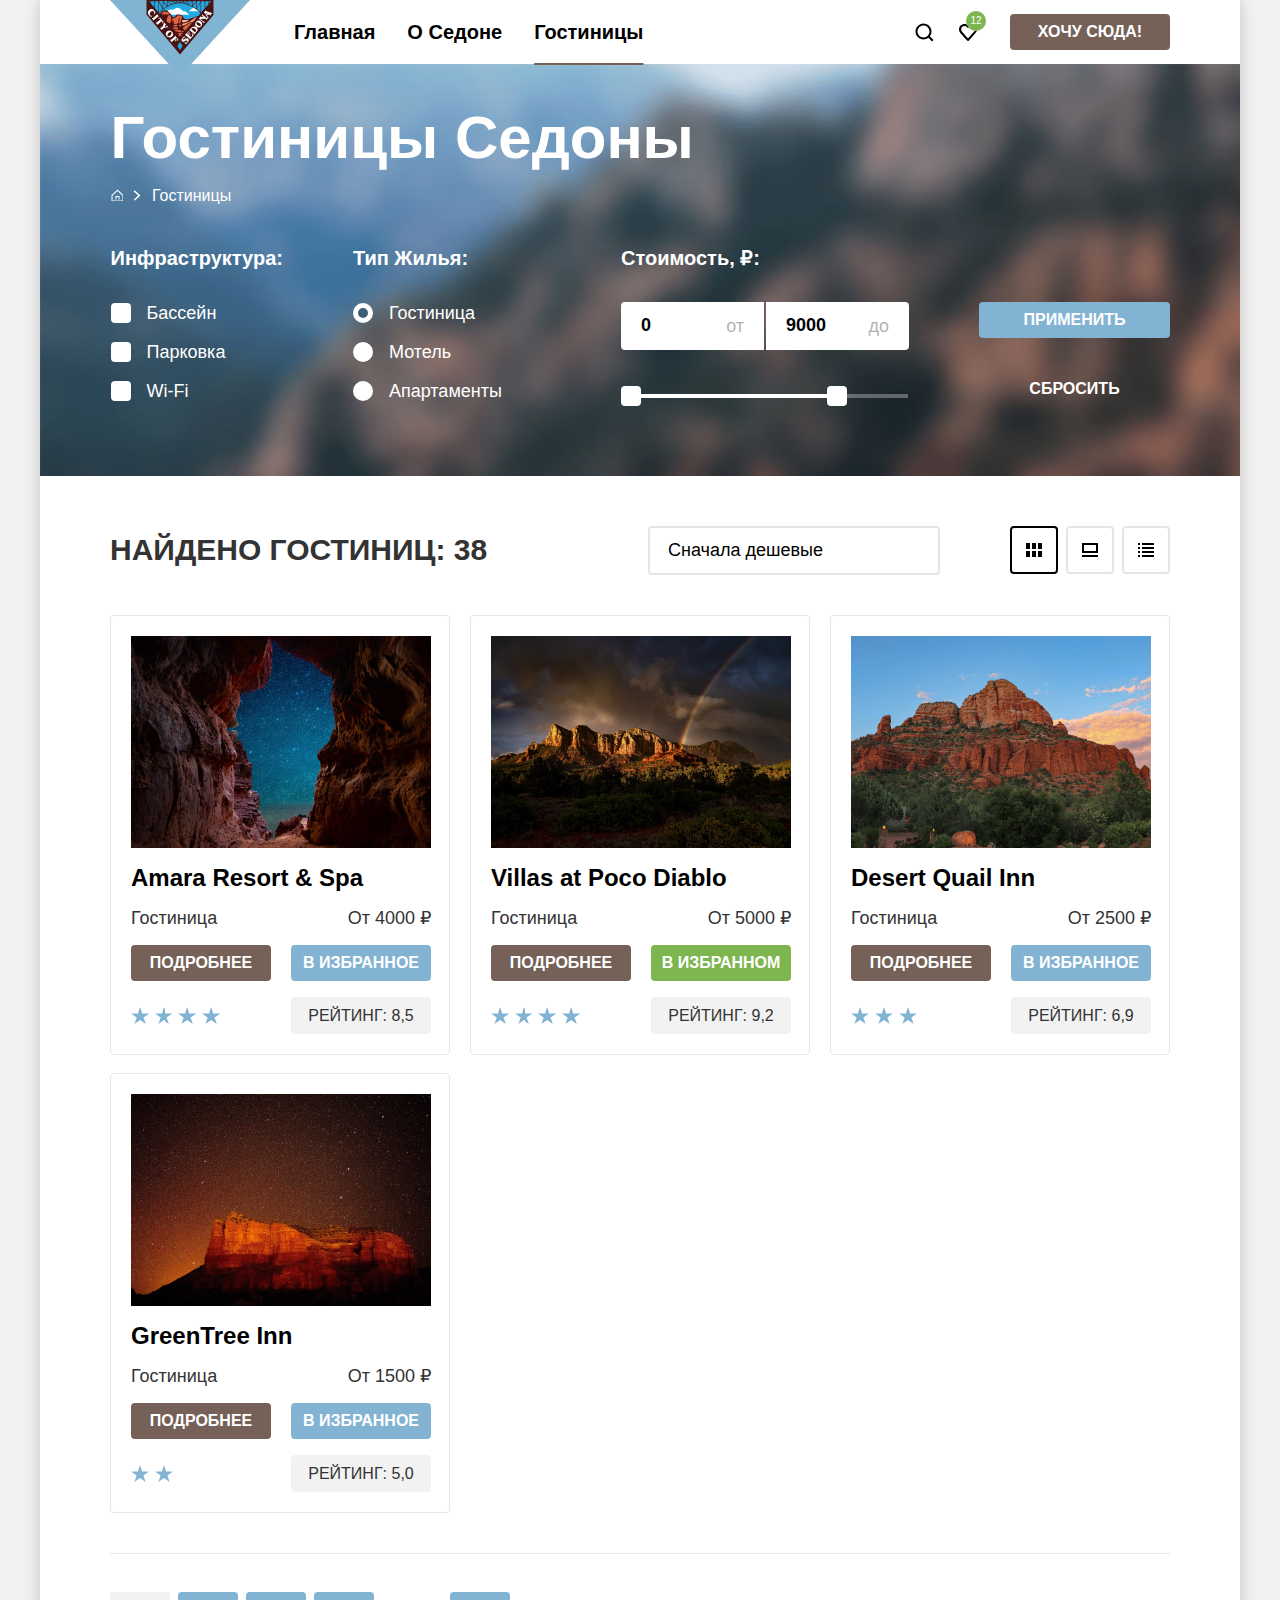
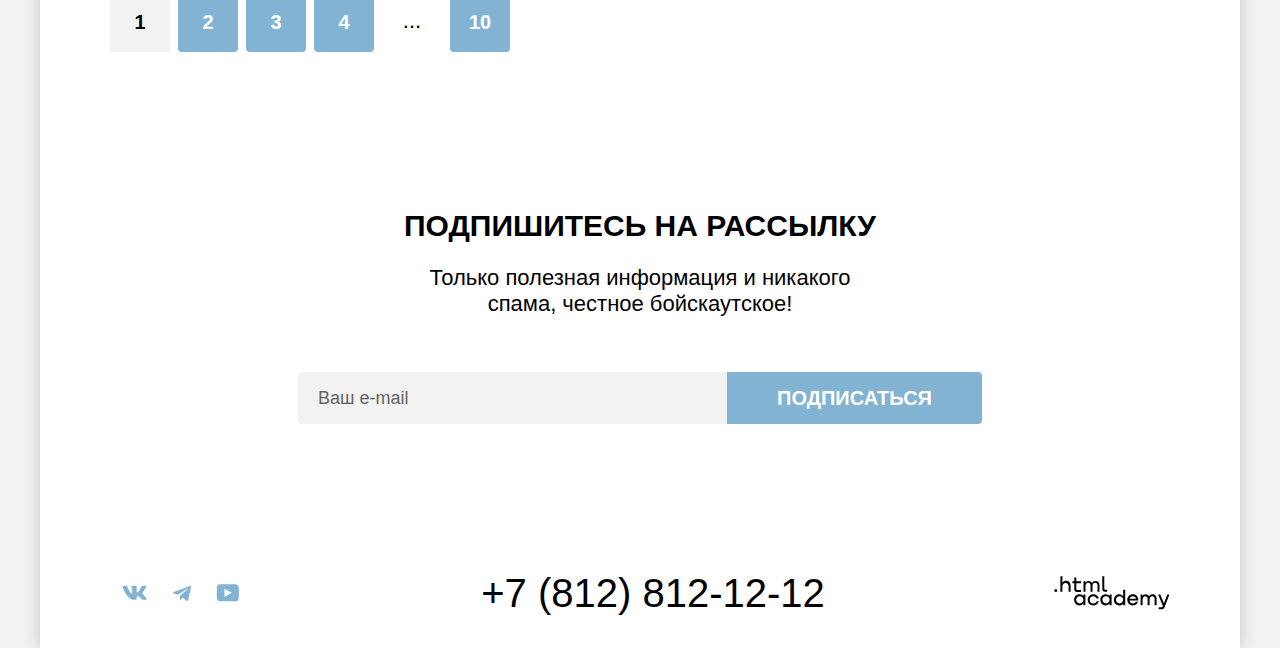
==== commit 1231b704: "Исправления pixel perfect" ====
--- a/catalog.html
+++ b/catalog.html
@@ -3,6 +3,7 @@
 <head>
   <meta charset="UTF-8">
   <title>Гостиницы Седоны</title>
+  <link rel="icon" type="image/png" sizes="128x128" href="images/favicon.png">
   <link rel="stylesheet" href="styles/style.css">
 </head>
 <body>
@@ -56,15 +57,15 @@
           Гостиницы Седоны
         </h1>
         <ul class="breadcrumbs-list" aria-label="Хлебные крошки">
-          <li class="breadcrumbs-item">
-            <a class="breadcrumbs-item-link breadcrumbs-item-to-main-page" href="index.html">
+          <li class="breadcrumbs-home-item">
+            <a class="breadcrumbs-item-link breadcrumbs-home-link" href="index.html">
               Главная
             </a>
           </li>
           <li class="breadcrumbs-inner-item breadcrumbs-item-current ">
-            <span class="breadcrumbs-item-link-current">
+            <a class="breadcrumbs-item-link breadcrumbs-item-link-current">
               Гостиницы
-            </span>
+            </a>
           </li>
         </ul>
         <form class="filter-settings" action="https://echo.htmlacademy.ru/" method="post">
@@ -78,20 +79,29 @@
             <ul class="filter-set-child-items">
               <li class="filter-set-child-item">
                 <label class="filter-set-child-item-label">
-                  <input class="filter-set-child-item-input checkbox" type="checkbox" name="swim-pool" checked>
-                  Бассейн
+                  <input class="filter-set-child-item-input visually-hidden checkbox" type="checkbox" name="swim-pool" checked>
+                  <span class="control-mark checkbox-mark"></span>
+                  <span class="control-description">
+                    Бассейн
+                  </span>
                 </label>
               </li>
               <li class="filter-set-child-item">
                 <label class="filter-set-child-item-label">
-                  <input class="filter-set-child-item-input checkbox" type="checkbox" name="car-parking" checked>
-                  Парковка
+                  <input class="filter-set-child-item-input visually-hidden checkbox" type="checkbox" name="car-parking" checked>
+                  <span class="control-mark checkbox-mark"></span>
+                  <span class="control-description">
+                    Парковка
+                  <span>
                 </label>
               </li>
               <li class="filter-set-child-item">
                 <label class="filter-set-child-item-label" lang="en">
-                  <input class="filter-set-child-item-input checkbox" type="checkbox" name="wi-fi">
-                  Wi-Fi
+                  <input class="filter-set-child-item-input visually-hidden checkbox" type="checkbox" name="wi-fi">
+                  <span class="control-mark checkbox-mark"></span>
+                  <span class="control-description">
+                    Wi-Fi
+                  </span>
                 </label>
               </li>
             </ul>
@@ -104,20 +114,29 @@
             <ul class="filter-set-child-items">
               <li class="filter-set-child-item">
                 <label class="filter-set-child-item-label">
-                  <input class="filter-set-child-item-input radio" type="radio" name="hotel-type" checked>
-                  Гостиница
+                  <input class="filter-set-child-item-input visually-hidden radio" type="radio" name="hotel-type" value="hotel" checked>
+                  <span class="control-mark radio-mark"></span>
+                  <span class="control-description">
+                    Гостиница
+                  </span>
                 </label>
               </li>
               <li class="filter-set-child-item">
                 <label class="filter-set-child-item-label">
-                  <input class="filter-set-child-item-input radio" type="radio" name="hotel-type">
-                  Мотель
+                  <input class="filter-set-child-item-input visually-hidden radio" type="radio" name="hotel-type" value="motel">
+                  <span class="control-mark radio-mark"></span>
+                  <span class="control-description">
+                    Мотель
+                  <span>
                 </label>
               </li>
               <li class="filter-set-child-item">
                 <label class="filter-set-child-item-label">
-                  <input class="filter-set-child-item-input radio" type="radio" name="hotel-type">
-                  Апартаменты
+                  <input class="filter-set-child-item-input visually-hidden radio" type="radio" name="hotel-type" value="apartments">
+                  <span class="control-mark radio-mark"></span>
+                  <span class="control-description">
+                    Апартаменты
+                  </span>
                 </label>
               </li>
             </ul>
@@ -133,20 +152,27 @@
                 <label class="price-label" for="min-price-value" aria-label="Минимальная цена">
                   от
                 </label>
-                <input class="price-input min-price-input" type="number" id="min-price-value" name="min-price-value" min="0" value="0">
+                <input class="price-input min-price-input" type="text" id="min-price-value" name="min-price-value" min="0" value="0">
               </div>
 
               <div class="price-input-wrapper">
                 <label class="price-label" for="max-price-value" aria-label="Максимальная цена">
                   до
                 </label>
-                <input class="price-input max-price-input" type="number" id="max-price-value" name="max-price-value" max="9000"
+                <input class="price-input max-price-input" type="text" id="max-price-value" name="max-price-value" max="9000"
                        value="9000">
               </div>
             </div>
 
             <div class="price-range-wrapper">
-              <input class="price-range-slider" type="range">
+              <div class="price-range-bar">
+                <button class="price-range-toggle-button range-button-min" type="button">
+                  <span class="visually-hidden">Изменить минимальную цену</span>
+                </button>
+                <button class="price-range-toggle-button range-button-max" type="button">
+                  <span class="visually-hidden">Изменить максимальную цену</span>
+                </button>
+              </div>
             </div>
           </fieldset>
 
@@ -386,21 +412,21 @@
         <ul class="social-list">
           <li class="social-item vkontakte">
             <a class="social-item-link" href="https://vk.com/htmlacademy">
-              <svg width="24" height="14" viewBox="0 0 25 15" xmlns="http://www.w3.org/2000/svg">
+              <svg width="25" height="15" viewBox="0 0 25 15" xmlns="http://www.w3.org/2000/svg">
                 <path fill-rule="evenodd" clip-rule="evenodd" d="M24.1164 1.80445C24.2824 1.25845 24.1164 0.856445 23.3214 0.856445H20.6964C20.0284 0.856445 19.7204 1.20345 19.5534 1.58645C19.5534 1.58645 18.2184 4.78245 16.3274 6.85845C15.7154 7.46045 15.4374 7.65145 15.1034 7.65145C14.9364 7.65145 14.6854 7.46045 14.6854 6.91345V1.80445C14.6854 1.14845 14.5014 0.856445 13.9454 0.856445H9.81738C9.40038 0.856445 9.14938 1.16045 9.14938 1.44945C9.14938 2.07045 10.0954 2.21445 10.1924 3.96245V7.76045C10.1924 8.59345 10.0394 8.74444 9.70538 8.74444C8.81538 8.74444 6.65038 5.53345 5.36538 1.85945C5.11638 1.14445 4.86438 0.856445 4.19338 0.856445H1.56638C0.816382 0.856445 0.666382 1.20345 0.666382 1.58645C0.666382 2.26845 1.55638 5.65645 4.81138 10.1374C6.98138 13.1974 10.0364 14.8564 12.8194 14.8564C14.4884 14.8564 14.6944 14.4884 14.6944 13.8534V11.5404C14.6944 10.8034 14.8524 10.6564 15.3814 10.6564C15.7714 10.6564 16.4384 10.8484 17.9964 12.3234C19.7764 14.0724 20.0694 14.8564 21.0714 14.8564H23.6964C24.4464 14.8564 24.8224 14.4884 24.6064 13.7604C24.3684 13.0364 23.5184 11.9854 22.3914 10.7384C21.7794 10.0284 20.8614 9.26345 20.5824 8.88045C20.1934 8.38945 20.3044 8.17044 20.5824 7.73345C20.5824 7.73345 23.7824 3.30745 24.1154 1.80445H24.1164Z"/>
               </svg>
             </a>
           </li>
           <li class="social-item telegram">
             <a class="social-item-link" href="https://t.me/htmlacademy">
-              <svg width="18" height="16" viewBox="0 0 18 16" xmlns="http://www.w3.org/2000/svg">
+              <svg width="18" height="18" viewBox="0 0 18 16" xmlns="http://www.w3.org/2000/svg">
                 <path d="M16.785 0.955705L0.840489 7.1042C-0.247661 7.54126 -0.241365 8.14828 0.640845 8.41897L4.73445 9.69597L14.2058 3.72014C14.6537 3.44766 15.0629 3.59424 14.7265 3.89281L7.05283 10.8183H7.05103L7.05283 10.8192L6.77045 15.0387C7.18413 15.0387 7.36669 14.8489 7.59871 14.625L9.58705 12.6915L13.7229 15.7464C14.4855 16.1664 15.0332 15.9506 15.2229 15.0405L17.9379 2.2453C18.2158 1.13107 17.5126 0.626562 16.785 0.955705Z"/>
               </svg>
             </a>
           </li>
           <li class="social-item youtube">
             <a class="social-item-link" href="https://www.youtube.com/user/htmlacademyru">
-              <svg width="22" height="17" viewBox="0 0 23 18" xmlns="http://www.w3.org/2000/svg">
+              <svg width="24" height="18" viewBox="0 0 23 18" xmlns="http://www.w3.org/2000/svg">
                 <path d="M18.9402 0.356445H3.50738C1.64668 0.356445 0.333252 1.9502 0.333252 3.75645V13.8502C0.333252 15.7627 1.64668 17.3564 3.50738 17.3564H19.1591C20.8009 17.3564 22.3333 15.7627 22.3333 13.9564V3.75645C22.1143 1.9502 20.8009 0.356445 18.9402 0.356445ZM7.99494 12.8939V4.81894L15.3283 8.85645L7.99494 12.8939Z"/>
               </svg>
             </a>
@@ -410,7 +436,7 @@
           +7 (812) 812-12-12
         </a>
         <a class="html-academy-link" href="https://htmlacademy.ru/">
-          <svg tabindex="0" width="115" height="33" viewBox="0 0 115 34" fill="none" xmlns="http://www.w3.org/2000/svg">
+          <svg tabindex="0" width="116" height="34" viewBox="0 0 115 34" fill="none" xmlns="http://www.w3.org/2000/svg">
             <path d="M0 13.2564V15.8564H2.5V13.2564H0Z"/>
             <path d="M11.6 4.85645C10 4.85645 8.8 5.55645 8 6.55645H7.9V0.356445H5.9V15.8564H7.9V10.5564C7.9 8.45645 9.2 6.95645 11.2 6.95645C13 6.95645 14.1 8.35645 14.1 10.1564V15.8564H16.1V9.75644C16.2 6.75644 14.3 4.85645 11.6 4.85645Z"/>
             <path d="M26.6 5.15645H21.8V1.45645H19.8V5.25645H17.9V7.25645H19.8V13.2564C19.8 14.9564 20.8 15.9564 22.5 15.9564H26.6V13.9564H22.9C22.2 13.9564 21.8 13.5564 21.8 12.8564V7.15645H26.6V5.15645Z"/>
--- a/styles/style.css
+++ b/styles/style.css
@@ -449,7 +449,7 @@
 /*Подвал с возможностью подписки и контактной информацией*/
 
 .email-subscribe {
-  padding: 96px 258px 104px 258px;
+  padding: 95px 258px 104px 258px;
   background-image: url("../images/email-subscribe-background.jpg");
   background-repeat: no-repeat;
   background-size: cover;
@@ -461,13 +461,13 @@
 }
 
 .email-subscribe-title {
-  margin-bottom: 20px;
+  margin-bottom: 21px;
 }
 
 .email-subscribe-teaser {
   margin-left: 104px;
   margin-right: 104px;
-  margin-bottom: 54px;
+  margin-bottom: 55px;
 }
 
 .email-subscribe-form {
@@ -485,6 +485,11 @@
   padding-left: 20px;
   border-radius: 4px 0 0 4px;
   border: 0;
+}
+
+.email-input::placeholder {
+  color: #000000;
+  opacity: 0.6;
 }
 
 
@@ -555,25 +560,12 @@
   align-items: center;
 }
 
-/*.social-item-link {*/
-/*  width: 47px;*/
-/*  height: 40px;*/
-/*  display: table-cell;*/
-/*  text-align:center;*/
-/*  vertical-align:middle;*/
-/*}*/
-
-/*.social-item-icon {*/
-/*  vertical-align: middle;*/
-/*}*/
-
 .social-item-link {
-  padding: 0;
+  padding: 12px;
   display: flex;
   justify-content: center;
   align-items: center;
-  height: 100%;
-  margin: 0 6px;
+  margin: 0;
   fill: #83B3D3;
   transition-property: fill;
   transition-duration: 0.3s;
@@ -655,7 +647,7 @@
   background-image: url("../images/catalog/hotel-filter-background.jpg");
   background-repeat: no-repeat;
   background-size: cover;
-  padding: 35px 70px 70px 70px;
+  padding: 34.5px 70px 66px 70.5px;
   color: #FFFFFF;
 }
 
@@ -674,9 +666,10 @@
   margin-bottom: 40px;
   padding: 0;
   align-items: center;
-}
-
-.breadcrumbs-item-to-main-page {
+  font-size: 16px;
+}
+
+.breadcrumbs-home-link {
   background-image: url("../images/catalog/homepage-icon.svg");
   background-repeat: no-repeat;
   display: block;
@@ -686,9 +679,6 @@
   overflow: hidden;
 }
 
-.breadcrumbs-item-link-current {
-  font-size: 16px;
-}
 
 .breadcrumbs-inner-item::before {
   content: url("../images/catalog/breadcrumbs-arrow.svg");
@@ -696,9 +686,27 @@
   margin-right: 7px;
 }
 
+.breadcrumbs-item-link:hover {
+  opacity: 0.6;
+}
+
+.breadcrumbs-item-link:focus {
+  outline: none;
+}
+
+.breadcrumbs-item-link:active {
+  opacity: 0.3;
+}
+
+
+
+
+
+
+
 .filter-settings {
   display: flex;
-  min-height: 160px;
+  min-height: 164px;
 }
 
 .filter-set {
@@ -738,24 +746,66 @@
 
 .filter-set-child-item-label {
   line-height: 23px;
-  padding: 0;
-  display: flex;
-  align-items: center;
-  gap: 16px;
-}
-
-.filter-set-child-item-input {
+  position: relative;
+}
+
+.control-mark {
+  position: absolute;
   width: 20px;
-  margin: 0;
-}
-
-.filter-set-child-item-input.checkbox {
+  height: 20px;
+  top: 50%;
+  transform: translateY(-50%);
+  background-color: #FFFFFF;
+}
+
+.checkbox-mark {
+  border-radius: 4px;
+}
+
+.radio-mark {
+  border-radius: 50%;
+}
+
+.control-description {
+  padding-left: 36px;
+}
+
+.filter-set-child-item-input[type="checkbox"]:checked + .control-mark::before {
+  position: absolute;
+  width: 20px;
   height: 19px;
-  border-radius: 4px;
-}
-
-.filter-set-child-item-input.radio {
-  height: 20px;
+  background-image: url("../images/catalog/tick.svg");
+  background-position: center;
+  background-repeat: no-repeat;
+  content: "";
+}
+
+.filter-set-child-item-input[type="radio"]:checked + .control-mark {
+  background-color: #3F5E72;
+  border: 5.5px solid #FFFFFF;
+  box-sizing: border-box;
+}
+
+.filter-set-child-item-label:hover {
+  opacity: 0.6;
+}
+
+.filter-set-child-item-input:focus + .control-mark {
+  outline: 3px solid #83B3D3;
+}
+
+.filter-set-child-item-input ~ span {
+  transition-property: opacity;
+  transition-duration: 0.3s;
+  transition-timing-function: ease-in-out;
+}
+
+.filter-set-child-item-input:active ~ span {
+  opacity: 0.3;
+}
+
+.filter-set-child-item-input:disabled + .control-mark {
+  opacity: 0.1;
 }
 
 
@@ -767,12 +817,11 @@
 .min-to-max-input-wrapper {
   display: flex;
   gap: 2px;
+  margin-bottom: 44px;
 }
 
 .price-input-wrapper {
   position: relative;
-  margin-bottom: 36px;
-
 }
 
 .price-input {
@@ -785,6 +834,14 @@
   font-weight: 700;
   line-height: 24px;
   border: 0;
+  border: none;
+  transition-property: outline;
+  transition-duration: 0.15s;
+  transition-timing-function: ease-in-out;
+}
+
+.price-input:focus {
+  outline: 3px solid #83B3D3;
 }
 
 .min-price-input {
@@ -798,7 +855,7 @@
 .price-label {
   position: absolute;
   top: 50%;
-  right: 22px;
+  right: 20px;
   transform: translateY(-50%);
   opacity: 0.3;
   color: #000000;
@@ -806,14 +863,41 @@
 }
 
 .price-range-wrapper {
+  width: 287px;
+  height: 4px;
+  background-color: rgba(255, 255, 255, 0.3);
+  position: relative;
+}
+
+.price-range-bar {
+  position: absolute;
+  width: 226px;
+  height: 4px;
+  background-color: #FFFFFF;
+  display: flex;
+  justify-content: space-between;
+  align-items: center;
+}
+
+.price-range-toggle-button {
+  width: 20px;
   height: 20px;
-}
-
-.price-range-slider {
-  color: #FFFFFF;
-  /*margin-top: auto;*/
-  margin: 0;
-  /*height: 20px;*/
+  border-radius: 4px;
+  background-color: #FFFFFF;
+  position: relative;
+  border: none;
+  transition-property: outline;
+  transition-duration: 0.15s;
+  transition-timing-function: ease-in-out;
+  cursor: pointer;
+}
+
+.price-range-toggle-button:focus {
+  outline: 3px solid #83B3D3;
+}
+
+.price-range-toggle-button:active {
+  outline: 2px solid #83B3D3;
 }
 
 
@@ -822,13 +906,14 @@
   display: flex;
   flex-direction: column;
   justify-content: flex-end;
-  gap: 32px;
+  gap: 30px;
 }
 
 .filter-form-button {
   min-width: 191px;
-  height: 36px;
-  border: 0;
+  min-height: 36px;
+  padding: 8px 8px;
+  border: none;
   border-radius: 4px;
   color: #FFFFFF;
   cursor: pointer;
@@ -837,37 +922,23 @@
   font-size: 16px;
   font-weight: 700;
   line-height: 20px;
-}
-
-.apply-filter-button {
-  padding: 8px 50px;
-  border: none;
   font-family: inherit;
-  font-style: normal;
-  font-weight: 700;
-  font-size: 16px;
-  line-height: 20px;
-  text-transform: uppercase;
-  cursor: pointer;
-}
-
-.reset-filter-button {
-  padding: 5px 54.5px;
-  margin-top: 32px;
-  background: none;
-  border: 3px solid #83b3d300;
-  font-family: inherit;
-  font-style: normal;
-  font-weight: 700;
-  font-size: 16px;
-  line-height: 20px;
-  text-transform: uppercase;
   cursor: pointer;
   transition-property: opacity, border;
   transition-duration: 0.3s;
   transition-timing-function: ease-in-out;
 }
 
+.apply-filter-button {
+
+}
+
+.reset-filter-button {
+  background-color: transparent;
+  border: 3px solid transparent;
+
+}
+
 
 .reset-filter-button:hover {
   opacity: 0.6;
@@ -894,7 +965,7 @@
 
 .found-hotels {
   width: 1060px;
-  margin: 50px auto 60px;
+  margin: 50px auto 61px;
 }
 
 
@@ -923,18 +994,44 @@
   font-size: 18px;
   line-height: 21px;
   width: 292px;
-  padding-left: 18px;
+  /*padding-left: 14px;*/
   margin-left: auto;
   font-family: inherit;
   border: 2px solid #E5E5E5;
   border-radius: 4px;
   box-sizing: border-box;
   align-self: stretch;
-}
-
-.found-hotels-sort-control option {
-  padding: 0;
-}
+
+  padding: 12px 38px 12px 18px;
+  appearance: none;
+  cursor: pointer;
+  background-color: rgba(255, 255, 255, 0);
+  background-image: url("../images/catalog/dropdown-selection-arrow.svg");
+  background-repeat: no-repeat;
+  background-position: 258px 18px;
+  transition-property: border, color;
+  transition-duration: 0.3s;
+  transition-timing-function: ease-in-out;
+}
+
+found-hotels-sort-control:hover {
+  border: 2px solid #68A2CA;
+}
+
+.found-hotels-sort-control:focus {
+  border: 2px solid #68A2CA;
+  outline: none;
+}
+
+.found-hotels-sort-control:active {
+  border: 2px solid #3F5E72;
+}
+
+.found-hotels-sort-control:disabled {
+  border: 2px solid rgba(0, 0, 0, 0.3);
+  color: rgba(0, 0, 0, 0.3);
+}
+
 
 
 .found-hotels-output-type-list {
@@ -957,6 +1054,27 @@
   cursor: pointer;
 }
 
+.found-hotels-output-type-button {
+  border: 2px solid #E5E5E5;
+}
+
+.found-hotels-output-type-button:hover {
+  border-color: #000000;
+}
+
+.found-hotels-output-type-button:focus {
+  border-color: #68A2CA;
+  outline: none;
+}
+
+.found-hotels-output-type-button:active {
+  border-color: #000000;
+}
+
+.found-hotels-output-type-button-active {
+  border: 2px solid #000000;
+}
+
 .view-as-small-cards-button {
   background-image: url("../images/catalog/view-as-small-cards.svg");
 }
@@ -982,10 +1100,10 @@
 .found-hotels-list {
   display: grid;
   grid-template-columns: repeat(3, 340px);
-  gap: 20px;
+  gap: 18px 20px;
   list-style: none;
   padding: 0 0 40px 0;
-  margin: 0 0 40px 0;
+  margin: 0 0 38px 0;
   border-bottom: 1px solid #E6E6E6;
 }
 
@@ -1050,9 +1168,27 @@
   cursor: pointer;
 }
 
-.found-hotels-item-add-to-favorites-button.added-to-favorite {
+.added-to-favorite {
   background-color: #7DB54F;
-}
+  transition-property: background, color;
+  transition-duration: 0.3s;
+  transition-timing-function: ease-in-out;
+}
+
+.added-to-favorite:hover {
+  background: #6C9E42;
+}
+
+.added-to-favorite:focus {
+  background: #6C9E42;
+  outline: none;
+}
+
+.added-to-favorite:active {
+  background: #7DB54F;
+  color: rgba(255, 255, 255, 0.3);
+}
+
 
 .found-hotels-item-rating-stars {
   background-image: url('../images/catalog/rating-star-icon.svg');
@@ -1144,6 +1280,38 @@
   color: #000000;
 }
 
+.found-hotels-pagination-link:hover{
+  background: #68A2CA;
+}
+
+.found-hotels-pagination-link:focus{
+  background: #68A2CA;
+  outline: none;
+}
+
+.found-hotels-pagination-link:active{
+  background: #82B3D3;
+  color: rgba(255, 255, 255, 0.3);
+}
+
+
+.found-hotels-pagination-active,
+.found-hotels-pagination-active:hover,
+.found-hotels-pagination-active:focus,
+.found-hotels-pagination-active:active
+{
+  background: #F2F2F2;
+  color: #000000;
+}
+
+
+
+
+
+
+
+
+
 .inner-footer .email-subscribe{
   background-image: none;
   background-color: #FFFFFF;
@@ -1156,3 +1324,300 @@
 .inner-footer .email-subscribe-teaser {
   color: #000000;
 }
+
+
+
+
+
+.popup-visibility-container {
+  position: fixed;
+  display: flex;
+  top: 0;
+  left: 0;
+  width: 100%;
+  height: 100%;
+  background-color: rgba(242, 242, 242, 0.80);
+  z-index: 2;
+}
+
+.popup-visibility-container {
+  display: none;
+}
+
+.popup {
+  position: relative;
+  margin: auto;
+  padding: 64px 70px;
+  width: 577px;
+  background-color: #FFFFFF;
+  color: #000000;
+  border-radius: 30px;
+}
+
+.modal-close-button {
+  position: absolute;
+  top: 64px;
+  right: 54px;
+  width: 52px;
+  height: 52px;
+  background-color: #F2F2F2;
+  background-image: url("../images/close-modal.svg");
+  background-position: center;
+  background-repeat: no-repeat;
+  border-radius: 50%;
+  border: none;
+  cursor: pointer;
+  outline: none;
+}
+
+.modal-close-button:hover {
+  background-color: #E6E6E6;
+}
+
+.modal-close-button:focus {
+  outline: 3px solid #83B3D3;
+}
+
+.modal-close-button:active {
+  background-image: url("../images/close-modal-active.svg");
+}
+
+.popup-title {
+  margin: 0 0 64px 0;
+  text-transform: uppercase;
+  font-weight: 700;
+  font-size: 30px;
+  line-height: 36px;
+}
+
+.search-hotel-form {
+  display: grid;
+  grid-template-columns: 137px 198px 131px 111px;
+  row-gap: 48px;
+}
+
+.date-input-title, .adults-quantity-title {
+  display: block;
+  grid-column: 1/2;
+  font-weight: 700;
+  font-size: 20px;
+  line-height: 24px;
+  align-self: center;
+}
+
+.arrival-date,
+.departure-date {
+  position: relative;
+  grid-column: 2/-1;
+  padding: 0;
+  border-radius: 4px;
+  background-color: #F2F2F2;
+  background-image: url("../images/calendar-icon.svg");
+  background-position: right 20px center;
+  background-repeat: no-repeat;
+}
+
+.date-input {
+  box-sizing: border-box;
+  padding: 12px 20px;
+  width: 100%;
+  background-color: transparent;
+  border: none;
+  border-radius: 4px;
+  font-family: inherit;
+  font-size: 18px;
+  font-weight: 700;
+  line-height: 24px;
+}
+
+.date-input[type="date"] {
+  font-family: inherit;
+  font-size: 18px;
+  font-weight: 700;
+  line-height: 22px;
+}
+
+.date-input:active {
+  border: none;
+  outline: none;
+}
+
+.date-input:focus {
+  border: none;
+  outline: none;
+}
+
+.date-input::-webkit-calendar-picker-indicator {
+  position: absolute;
+  top: 0;
+  left: 0;
+  right: 0;
+  bottom: 0;
+  width: auto;
+  height: auto;
+  color: transparent;
+  background: transparent;
+  cursor: pointer;
+}
+
+.date-placeholder {
+  position: absolute;
+  left: 20px;
+  top: 13px;
+  font-size: 18px;
+  font-weight: 700;
+  line-height: 24px;
+}
+
+.wrong-date-message {
+  position: absolute;
+  left: 20px;
+  top: 52px;
+  color: #FF5757;
+  font-size: 16px;
+  line-height: 21px;
+}
+
+.free-date-exists-message {
+  position: absolute;
+  left: 20px;
+  top: 52px;
+  font-size: 16px;
+  line-height: 21px;
+  color: #333333;
+}
+
+.date-input:hover + .date-placeholder {
+  display: none;
+}
+
+.people-quantity-container {
+  position: relative;
+  display: flex;
+  justify-content: flex-start;
+  width: 110px;
+}
+
+.people-container-adults-quantity {
+  grid-column: 2/3;
+}
+
+.change-people-quantity-button {
+  box-sizing: border-box;
+  border: none;
+  padding: 14px 10px;
+  background: #F2F2F2;
+  width: 40px;
+  cursor: pointer;
+}
+
+.decrease-people-quantity-button {
+  border-radius: 4px 0 0 4px;
+}
+
+.increase-people-quantity-button {
+  border-radius: 0 4px 4px 0;
+}
+
+.decrease-people-quantity-button:before {
+  position: absolute;
+  content: "";
+  top: 23px;
+  left: 13px;
+  width: 12px;
+  border: 1px solid rgba(117, 97, 87, 0.3);
+}
+
+.increase-people-quantity-button:before,
+.increase-people-quantity-button:after {
+  position: absolute;
+  content: "";
+  top: 23px;
+  right: 13px;
+  width: 12px;
+  border: 1px solid rgba(117, 97, 87, 0.3);
+}
+
+.increase-people-quantity-button:after {
+  transform: rotate(90deg);
+}
+
+.adults-quantity {
+  width: 31px;
+}
+
+.people-quantity-input {
+  padding: 14px 10px;
+  border: none;
+  box-sizing: border-box;
+  background: #F2F2F2;
+  font-family: inherit;
+  font-size: 18px;
+  font-weight: 700;
+  line-height: 20px;
+  width: 100%;
+  text-align: center;
+  appearance: textfield;
+}
+
+.people-quantity-input::-webkit-outer-spin-button,
+.people-quantity-input::-webkit-inner-spin-button {
+  appearance: none;
+  margin: 0;
+}
+
+.children-quantity-wrapper {
+  grid-column: 3/4;
+  display: flex;
+  align-items: center;
+}
+
+.children-quantity-title{
+  font-weight: 700;
+  font-size: 20px;
+  line-height: 24px;
+  display: block;
+  align-self: center;
+}
+
+.information-about-children {
+  display: block;
+  width: 26px;
+  height: 26px;
+  border-radius: 50%;
+  background-image: url("../images/information-about-children-icon.svg");
+  background-position: center;
+  background-repeat: no-repeat;
+  margin-left: 10px;
+  cursor: pointer;
+}
+
+.people-quantity-container-children {
+  grid-column: 4/5;
+}
+
+.decrease-quantity-button-background {
+  border-radius: 4px 0 0 4px;
+  background-image: url("../images/decrease-icon.svg");
+  background-position: center;
+  background-repeat: no-repeat;
+}
+
+.increase-quantity-button-background {
+  border-radius: 0 4px 4px 0;
+  background-image: url("../images/increase-icon.svg");
+  background-position: center;
+  background-repeat: no-repeat;
+}
+
+.found-button {
+  grid-column: 1/-1;
+  border: none;
+  border-radius: 10px;
+  padding: 18px 77px;
+  text-transform: uppercase;
+  font-size: 20px;
+  font-family: inherit;
+  font-weight: 700;
+  line-height: 24px;
+}
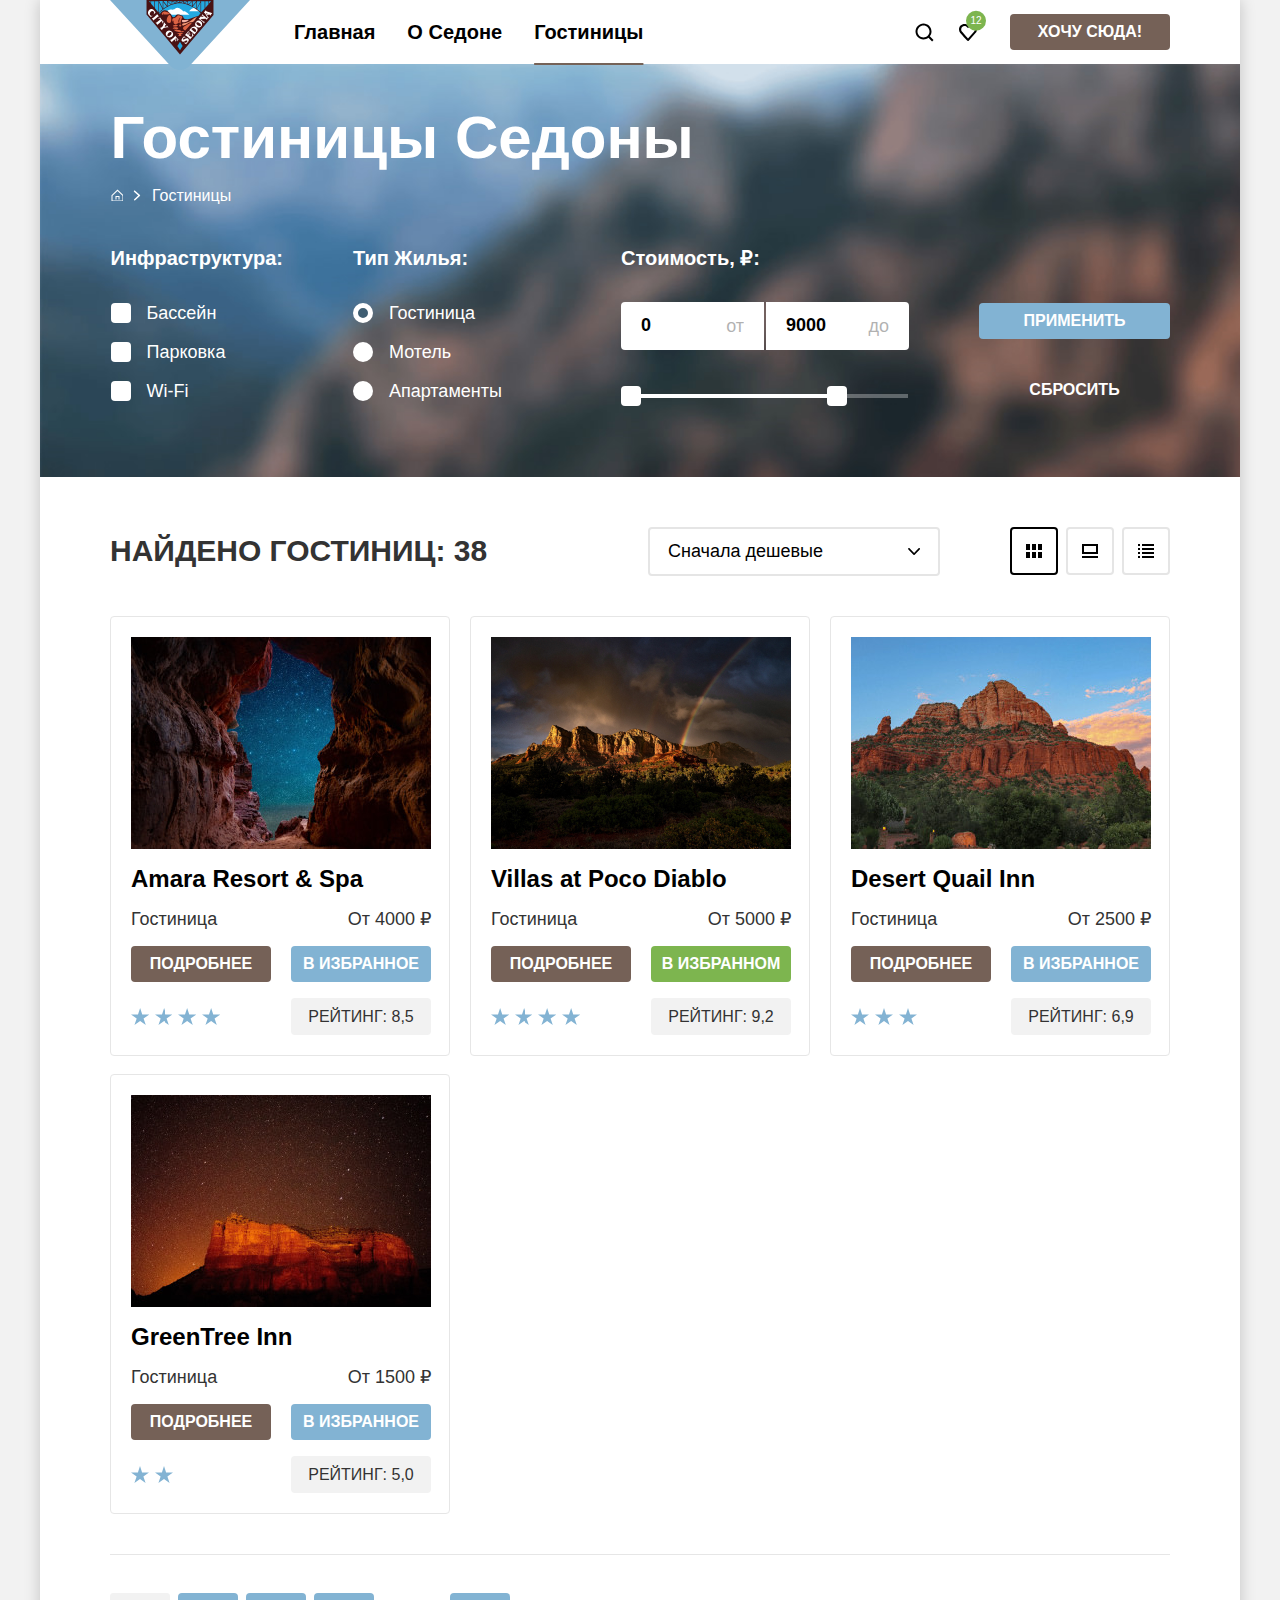
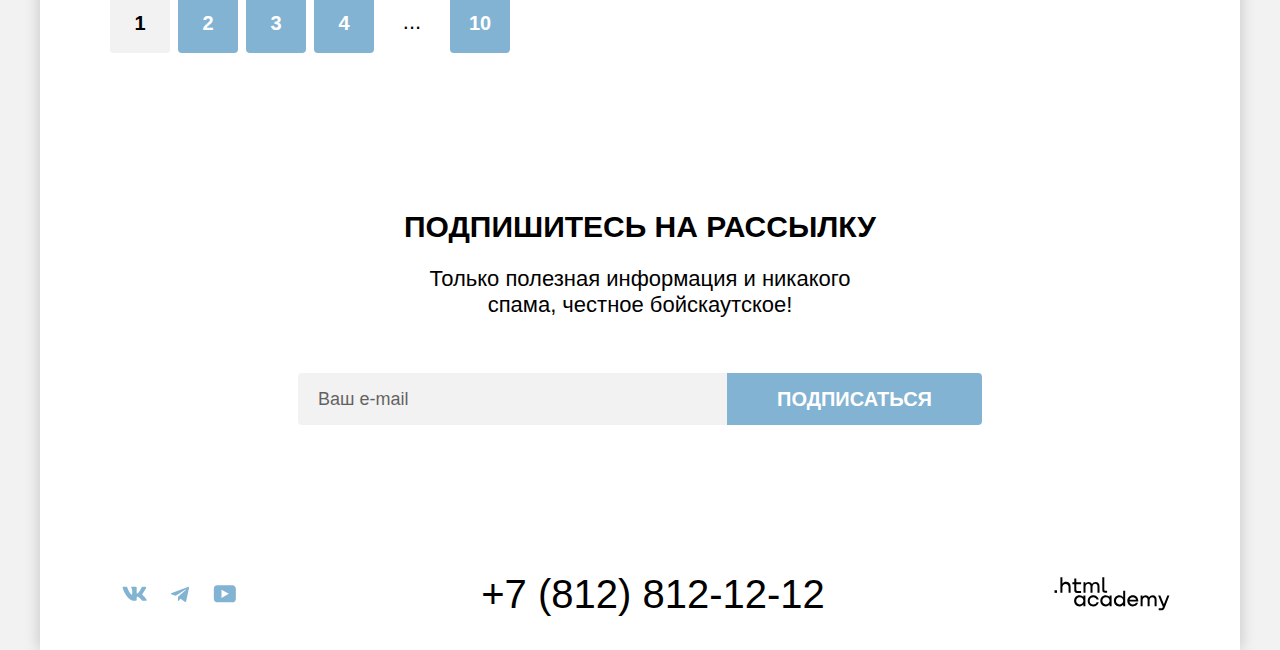
==== commit 86f08e2f: "Merge pull request #11 from belovdeveloper/master" ====
--- a/catalog.html
+++ b/catalog.html
@@ -3,14 +3,15 @@
 <head>
   <meta charset="UTF-8">
   <title>Гостиницы Седоны</title>
-  <link rel="icon" type="image/png" sizes="128x128" href="images/favicon.png">
+  <link rel="icon" href="favicon.ico">
+  <link rel="icon" type="image/png" sizes="32x32" href="images/favicon.png">
   <link rel="stylesheet" href="styles/style.css">
 </head>
 <body>
   <div class="page-container">
-    <header class="page-header">
+    <header class="page-header" data-test="header">
       <a class="logo-link" href="index.html">
-        <img class="logo-image" src="images/logo.svg" width="140" height="70" alt="Логотип сайта города Седона">
+        <img class="logo-image" src="images/logo.svg" width="140" height="70" alt="Логотип сайта города Седона.">
       </a>
       <nav class="navigation">
         <ul class="navigation-list">
@@ -21,38 +22,38 @@
             <a class="navigation-item-link navigation-item-link-to-about-sedona" href="#">О Cедоне</a>
           </li>
           <li class="navigation-item navigation-item-current">
-            <span>Гостиницы</span>
+            <a class="navigation-item-link" href="catalog.html">Гостиницы</a>
           </li>
         </ul>
         <ul class="choose-places-list">
           <li class="choose-places-item">
             <button class="search-places-magnify-glass-button" type="button">
-              <span class="magnify-glass-icon visually-hidden">
-                Поиск отеля
-              </span>
+                <span class="magnify-glass-icon visually-hidden">
+                  Поиск отеля
+                </span>
             </button>
           </li>
           <li class="choose-places-item">
             <button class="favorites-places-button" type="button">
-              <span class="visually-hidden">
-                Открыть Избранное
-              </span>
+                <span class="visually-hidden">
+                  Открыть Избранное
+                </span>
               <span class="favorites-places-counter">
-                12
-              </span>
-            </button>
-          </li>
-          <li class="choose-places-item">
-            <a class="search-places-i-want-here-button brown-button" href="#">
-              Хочу сюда!
-            </a>
-          </li>
-        </ul>
+                  12
+                </span>
+            </button>
+          </li>
+        </ul>
+        <div class="i-want-here-button-wrapper">
+          <a class="i-want-here-button brown-button" href="#">
+            Хочу сюда!
+          </a>
+        </div>
       </nav>
     </header>
 
-    <main class="hotel-catalog-page main-container">
-      <div class="hotel-catalog-filter-wrapper">
+    <main class="hotel-catalog-page main-container" data-test="main">
+      <section class="hotel-catalog-filter" data-test="filter">
         <h1 class="hotel-catalog-title">
           Гостиницы Седоны
         </h1>
@@ -92,7 +93,7 @@
                   <span class="control-mark checkbox-mark"></span>
                   <span class="control-description">
                     Парковка
-                  <span>
+                  </span>
                 </label>
               </li>
               <li class="filter-set-child-item">
@@ -104,6 +105,7 @@
                   </span>
                 </label>
               </li>
+
             </ul>
           </fieldset>
 
@@ -127,7 +129,7 @@
                   <span class="control-mark radio-mark"></span>
                   <span class="control-description">
                     Мотель
-                  <span>
+                  </span>
                 </label>
               </li>
               <li class="filter-set-child-item">
@@ -152,15 +154,15 @@
                 <label class="price-label" for="min-price-value" aria-label="Минимальная цена">
                   от
                 </label>
-                <input class="price-input min-price-input" type="text" id="min-price-value" name="min-price-value" min="0" value="0">
+                <input class="price-input min-price-input" type="text" id="min-price-value" name="min-price-value" value="0" required>
               </div>
 
               <div class="price-input-wrapper">
                 <label class="price-label" for="max-price-value" aria-label="Максимальная цена">
                   до
                 </label>
-                <input class="price-input max-price-input" type="text" id="max-price-value" name="max-price-value" max="9000"
-                       value="9000">
+                <input class="price-input max-price-input" type="text" id="max-price-value" name="max-price-value"
+                       value="9000" required>
               </div>
             </div>
 
@@ -185,9 +187,9 @@
             </button>
           </div>
         </form>
-      </div>
-
-      <section class="found-hotels">
+      </section>
+
+      <section class="found-hotels" data-test="catalog">
 
         <div class="found-hotels-control-container">
           <h2 class="found-hotels-title">
@@ -233,7 +235,7 @@
           <li class="found-hotels-item">
             <a class="found-hotels-item-image-link" href="#">
               <img class="found-hotels-item-image" src="images/catalog/amara-resort-spa.jpg" width="300" height="212"
-                   alt="Вид на звездное ночное небо в ущелье между скал">
+                   alt="Вид на звездное ночное небо в ущелье между скал.">
             </a>
             <a class="found-hotels-item-name-link" href="#">
               <h3 class="found-hotels-item-name">
@@ -267,7 +269,7 @@
           <li class="found-hotels-item">
             <a class="found-hotels-item-image-link" href="#">
               <img class="found-hotels-item-image" src="images/catalog/villas-at-poco-diablo.jpg" width="300" height="212"
-                   alt="Вид на горы и радуга">
+                   alt="Вид на горы и радуга.">
             </a>
             <a class="found-hotels-item-name-link" href="#">
               <h3 class="found-hotels-item-name">
@@ -300,7 +302,7 @@
           <li class="found-hotels-item">
             <a class="found-hotels-item-image-link" href="#">
               <img class="found-hotels-item-image" src="images/catalog/desert-quail-inn.jpg" width="300" height="212"
-                   alt="Живописные горы на фоне ясного неба">
+                   alt="Живописные горы на фоне ясного неба.">
             </a>
             <a class="found-hotels-item-name-link" href="#">
               <h3 class="found-hotels-item-name">
@@ -333,7 +335,7 @@
           <li class="found-hotels-item">
             <a class="found-hotels-item-image-link" href="#">
               <img class="found-hotels-item-image" src="images/catalog/green-tree-inn.jpg" width="300" height="212"
-                   alt="Горы в сиянии звездного неба">
+                   alt="Горы в сиянии звездного неба.">
             </a>
             <a class="found-hotels-item-name-link" href="#">
               <h3 class="found-hotels-item-name">
@@ -389,8 +391,8 @@
 
     </main>
 
-    <footer class="page-footer inner-footer">
-      <section class="email-subscribe">
+    <footer class="page-footer inner-footer" data-test="footer">
+      <section class="email-subscribe" data-test="subscribe">
         <h2 class="email-subscribe-title section-title">
           Подпишитесь на рассылку
         </h2>
@@ -398,7 +400,7 @@
           Только полезная информация и никакого спама, честное бойскаутское!
         </p>
         <form class="email-subscribe-form" action="https://echo.htmlacademy.ru/" method="post">
-          <input class="email-input" type="email" name="email" placeholder="Ваш e-mail">
+          <input class="email-input" type="email" name="email" placeholder="Ваш e-mail" required>
           <button class="email-subscribe-button blue-button" type="submit">
             Подписаться
           </button>
@@ -412,21 +414,21 @@
         <ul class="social-list">
           <li class="social-item vkontakte">
             <a class="social-item-link" href="https://vk.com/htmlacademy">
-              <svg width="25" height="15" viewBox="0 0 25 15" xmlns="http://www.w3.org/2000/svg">
+              <svg width="25" height="15" viewBox="0 0 25 15" xmlns="http://www.w3.org/2000/svg" alt="ВКонтакте.">
                 <path fill-rule="evenodd" clip-rule="evenodd" d="M24.1164 1.80445C24.2824 1.25845 24.1164 0.856445 23.3214 0.856445H20.6964C20.0284 0.856445 19.7204 1.20345 19.5534 1.58645C19.5534 1.58645 18.2184 4.78245 16.3274 6.85845C15.7154 7.46045 15.4374 7.65145 15.1034 7.65145C14.9364 7.65145 14.6854 7.46045 14.6854 6.91345V1.80445C14.6854 1.14845 14.5014 0.856445 13.9454 0.856445H9.81738C9.40038 0.856445 9.14938 1.16045 9.14938 1.44945C9.14938 2.07045 10.0954 2.21445 10.1924 3.96245V7.76045C10.1924 8.59345 10.0394 8.74444 9.70538 8.74444C8.81538 8.74444 6.65038 5.53345 5.36538 1.85945C5.11638 1.14445 4.86438 0.856445 4.19338 0.856445H1.56638C0.816382 0.856445 0.666382 1.20345 0.666382 1.58645C0.666382 2.26845 1.55638 5.65645 4.81138 10.1374C6.98138 13.1974 10.0364 14.8564 12.8194 14.8564C14.4884 14.8564 14.6944 14.4884 14.6944 13.8534V11.5404C14.6944 10.8034 14.8524 10.6564 15.3814 10.6564C15.7714 10.6564 16.4384 10.8484 17.9964 12.3234C19.7764 14.0724 20.0694 14.8564 21.0714 14.8564H23.6964C24.4464 14.8564 24.8224 14.4884 24.6064 13.7604C24.3684 13.0364 23.5184 11.9854 22.3914 10.7384C21.7794 10.0284 20.8614 9.26345 20.5824 8.88045C20.1934 8.38945 20.3044 8.17044 20.5824 7.73345C20.5824 7.73345 23.7824 3.30745 24.1154 1.80445H24.1164Z"/>
               </svg>
             </a>
           </li>
           <li class="social-item telegram">
             <a class="social-item-link" href="https://t.me/htmlacademy">
-              <svg width="18" height="18" viewBox="0 0 18 16" xmlns="http://www.w3.org/2000/svg">
+              <svg width="18" height="18" viewBox="0 0 18 16" xmlns="http://www.w3.org/2000/svg" alt="Телеграмм.">
                 <path d="M16.785 0.955705L0.840489 7.1042C-0.247661 7.54126 -0.241365 8.14828 0.640845 8.41897L4.73445 9.69597L14.2058 3.72014C14.6537 3.44766 15.0629 3.59424 14.7265 3.89281L7.05283 10.8183H7.05103L7.05283 10.8192L6.77045 15.0387C7.18413 15.0387 7.36669 14.8489 7.59871 14.625L9.58705 12.6915L13.7229 15.7464C14.4855 16.1664 15.0332 15.9506 15.2229 15.0405L17.9379 2.2453C18.2158 1.13107 17.5126 0.626562 16.785 0.955705Z"/>
               </svg>
             </a>
           </li>
           <li class="social-item youtube">
             <a class="social-item-link" href="https://www.youtube.com/user/htmlacademyru">
-              <svg width="24" height="18" viewBox="0 0 23 18" xmlns="http://www.w3.org/2000/svg">
+              <svg width="24" height="18" viewBox="0 0 23 18" xmlns="http://www.w3.org/2000/svg" alt="Youtube." lang="en">
                 <path d="M18.9402 0.356445H3.50738C1.64668 0.356445 0.333252 1.9502 0.333252 3.75645V13.8502C0.333252 15.7627 1.64668 17.3564 3.50738 17.3564H19.1591C20.8009 17.3564 22.3333 15.7627 22.3333 13.9564V3.75645C22.1143 1.9502 20.8009 0.356445 18.9402 0.356445ZM7.99494 12.8939V4.81894L15.3283 8.85645L7.99494 12.8939Z"/>
               </svg>
             </a>
@@ -436,7 +438,7 @@
           +7 (812) 812-12-12
         </a>
         <a class="html-academy-link" href="https://htmlacademy.ru/">
-          <svg tabindex="0" width="116" height="34" viewBox="0 0 115 34" fill="none" xmlns="http://www.w3.org/2000/svg">
+          <svg tabindex="0" width="116" height="34" viewBox="0 0 115 34" fill="none" xmlns="http://www.w3.org/2000/svg" alt="HTML Academy." lang="en">
             <path d="M0 13.2564V15.8564H2.5V13.2564H0Z"/>
             <path d="M11.6 4.85645C10 4.85645 8.8 5.55645 8 6.55645H7.9V0.356445H5.9V15.8564H7.9V10.5564C7.9 8.45645 9.2 6.95645 11.2 6.95645C13 6.95645 14.1 8.35645 14.1 10.1564V15.8564H16.1V9.75644C16.2 6.75644 14.3 4.85645 11.6 4.85645Z"/>
             <path d="M26.6 5.15645H21.8V1.45645H19.8V5.25645H17.9V7.25645H19.8V13.2564C19.8 14.9564 20.8 15.9564 22.5 15.9564H26.6V13.9564H22.9C22.2 13.9564 21.8 13.5564 21.8 12.8564V7.15645H26.6V5.15645Z"/>
--- a/styles/style.css
+++ b/styles/style.css
@@ -38,7 +38,7 @@
   font-size: 18px;
   line-height: 21px;
   color: #333333;
-  background-color: #F2F2F2;
+  background-color: #f2f2f2;
   margin: 0;
   padding: 0;
   height: 100%;
@@ -46,7 +46,7 @@
 
 .page-container {
   width: 1200px;
-  background-color: #FFFFFF;
+  background-color: #ffffff;
   box-shadow: 0 0 15px rgba(0, 0, 0, 0.2);
   margin: 0 auto;
   display: flex;
@@ -58,21 +58,21 @@
   flex-grow: 1;
 }
 
-.search-places-i-want-here-button {
+.i-want-here-button {
   display: inline-block;
   text-decoration: none;
   font-size: 16px;
   font-weight: 700;
   line-height: 20px;
-  color: #FFFFFF;
+  color: #ffffff;
   text-transform: uppercase;
-  padding-top: 8px;
-  padding-bottom: 8px;
+  padding: 8px;
   border-radius: 4px;
   cursor: pointer;
-  margin:  14px 0 14px 20px;
-  min-width: 160px;
+  min-width: 144px;
   text-align: center;
+  max-width: 250px;
+  align-self: center;
 }
 
 .brown-button {
@@ -97,8 +97,8 @@
 }
 
 .brown-button:disabled {
-  background: #E5E5E5;
-  color: #FFFFFF;
+  background: #e5e5e5;
+  color: #ffffff;
 }
 
 .search-hotel-button {
@@ -106,7 +106,7 @@
   font-size: 20px;
   font-weight: 700;
   line-height: 36px;
-  color: #FFFFFF;
+  color: #ffffff;
   text-decoration: none;
   text-transform: uppercase;
   padding-top: 8px;
@@ -132,13 +132,10 @@
   margin-top: 0;
 }
 
-
-
 /*Шапка страницы с навигацией*/
 
 .page-header {
   display: flex;
-  height: 64px;
   position: relative;
 }
 
@@ -158,9 +155,10 @@
 
 .navigation-list {
   display: flex;
+  flex-wrap: wrap;
   list-style: none;
   min-width: 339px;
-  justify-content: space-between;
+  max-width: 500px;
   padding: 0;
   margin: 0;
 
@@ -176,16 +174,8 @@
   padding: 20px 16px;
 }
 
+.navigation-item-current .navigation-item-link,
 .navigation-item-current span {
-  display: inline-block;
-  font-size: 20px;
-  font-weight: 700;
-  line-height: 24px;
-  color: #000000;
-  padding: 20px 16px;
-}
-
-.navigation-item-current .navigation-item-link,  .navigation-item-current span {
   text-decoration: underline;
   text-decoration-color: #756257;
   text-decoration-thickness: 2px;
@@ -195,17 +185,27 @@
 
 .choose-places-list {
   display: flex;
+  flex-wrap: wrap;
   list-style: none;
-  margin: 0;
+  margin: 0 0 0 auto;
   padding: 0;
   height: 100%;
-  min-width: calc(268px + 70px);
-}
-
-.search-places-magnify-glass-button, .favorites-places-button {
+  max-width: calc(44px*4);
+}
+
+.i-want-here-button-wrapper {
+  min-width: 210px;
+  display: flex;
+  align-content: center;
+  padding: 10px 20px;
+
+}
+
+.search-places-magnify-glass-button,
+.favorites-places-button {
   background-repeat: no-repeat;
   background-position: center;
-  background-color: #FFFFFF;
+  background-color: #ffffff;
   border: none;
   width: 44px;
   height: 100%;
@@ -214,18 +214,20 @@
 }
 
 .search-places-magnify-glass-button {
+  background-color: #ffffff;
   background-image: url("../images/magnifying-glass-icon.svg");
 }
 
 .favorites-places-button {
+  background-color: #ffffff;
   background-image: url("../images/favorites-icon.svg");
   position: relative;
   font-family: inherit;
 }
 
 .favorites-places-counter{
-  background-color: #7DB54F;
-  color: #FFFFFF;
+  background-color: #7db54f;
+  color: #ffffff;
   font-size: 10px;
   line-height: 10px;
   width: 20px;
@@ -233,17 +235,16 @@
   border-radius: 50%;
   position: absolute;
   left: 20px;
-  bottom: 33px;
+  top: 50%;
+  transform: translateY(-106%);
   padding-top: 5px;
   box-sizing: border-box;
 }
 
-
-
-
 /*Секция hero*/
 
 .welcome-image-container {
+  background-color: #a9dae9;
   background-image: url("../images/welcome-mountains.jpg");
   background-repeat: no-repeat;
   height: 485px;
@@ -257,8 +258,6 @@
   margin: auto;
 }
 
-
-
 /*Секция о Седоне*/
 
 .about-sedona {
@@ -273,8 +272,6 @@
 .about-sedona-visit-reasons {
   margin: 0 auto 90px auto;
 }
-
-
 
 /*Секция преимуществ*/
 
@@ -300,8 +297,8 @@
 }
 
 .feature-item-with-image .feature-item-description-container {
-  background-color: #82B3D3;
-  color: #FFFFFF;
+  background-color: #82b3d3;
+  color: #ffffff;
 }
 
 .feature-item-wo-image .feature-item-description-container {
@@ -321,7 +318,8 @@
   grid-column: span 3;
 }
 
-.feature-title, .service-item-title {
+.feature-title,
+.service-item-title {
   margin: 0 auto;
   padding: 0;
   font-size: 24px;
@@ -330,6 +328,10 @@
   width: 175px;
 }
 
+.service-item-title {
+  margin-bottom: 30px;
+}
+
 .feature-title {
   position: relative;
 }
@@ -339,7 +341,7 @@
   height: 2px;
   content: "";
   position: absolute;
-  bottom: -30px;
+  bottom: -32px;
   left: 50%;
   transform: translateX(-50%);
 
@@ -362,8 +364,6 @@
   background-color: rgba(0, 0, 0, 0.3);
 }
 
-
-
 /*Секция сервисов*/
 
 .services-title-container {
@@ -381,6 +381,7 @@
 
 .services-list {
   display: flex;
+  flex-wrap: wrap;
   list-style: none;
   margin: 0;
   padding: 0;
@@ -388,11 +389,11 @@
 
 .service-item {
   width: 400px;
-  height: 385px;
+  min-height: 385px;
 }
 
 .service-item-content-wrapper {
-  height: 223px;
+  min-height: 223px;
   width: 230px;
   margin: 81px auto;
   text-align: center;
@@ -413,13 +414,14 @@
 
 .service-item-title-food::before {
   content: url("../images/food-icon.svg");
-  height: 70px;
+  height: 71px;
   margin-bottom: 31px;
 }
 
 .service-item-title-souvenir::before {
   content: url("../images/souvenir-icon.svg");
-  height: 76px;
+  height: 77px;
+  margin-top: -3px;
   margin-bottom: 28px;
 }
 
@@ -428,10 +430,8 @@
 }
 
 .service-item:nth-child(odd) {
-  background-color: #83B3D31F;
-}
-
-
+  background-color: rgba(131, 179, 211, 0.12);
+}
 
 /*Секция перехода к поиску отелей*/
 
@@ -443,8 +443,6 @@
 .invitation-description {
   margin-bottom: 54px;
 }
-
-
 
 /*Подвал с возможностью подписки и контактной информацией*/
 
@@ -456,8 +454,9 @@
   background-color: #a9dae9;
 }
 
-.email-subscribe-title, .email-subscribe-teaser {
-  color: #FFFFFF;
+.email-subscribe-title,
+.email-subscribe-teaser {
+  color: #ffffff;
 }
 
 .email-subscribe-title {
@@ -472,7 +471,6 @@
 
 .email-subscribe-form {
   min-width: 684px;
-  height: 52px;
   margin: 0 auto;
   display: flex;
 }
@@ -494,7 +492,7 @@
 
 
 .inner-footer .email-input {
-  background-color: #F2F2F2;
+  background-color: #f2f2f2;
 }
 
 .email-subscribe-button {
@@ -503,58 +501,58 @@
   font-weight: 700;
   line-height: 36px;
   text-transform: uppercase;
-  /*height: 100%;*/
   border-radius: 0 4px 4px 0;
   border: 0;
-  color: #FFFFFF;
+  color: #ffffff;
   cursor: pointer;
   padding: 8px 50px;
   align-self: center;
+  max-width: 350px;
 }
 
 .blue-button {
-  background: #82B3D3;
+  background-color: #82b3d3;
   transition-property: background, color;
   transition-duration: 0.3s;
   transition-timing-function: ease-in-out;
+  cursor: pointer;
+  color: #ffffff;
 }
 
 .blue-button:hover {
-  background: #68A2CA;
+  background-color: #68a2ca;
 }
 
 .blue-button:focus {
-  background: #68A2CA;
+  background-color: #68a2ca;
   outline: none;
 }
 
 .blue-button:active {
-  background: #82B3D3;
+  background-color: #82b3d3;
   color: rgba(255, 255, 255, 0.3);
 }
 
 .blue-button:disabled {
-  background: #E5E5E5;
-  color: #FFFFFF;
-}
-
+  background-color: #e5e5e5;
+  color: #ffffff;
+}
 
 .contacts {
   display: flex;
   justify-content: space-between;
   align-items: center;
-  margin: 40px auto 30px;
-  width: 1060px;
-  height: 50px;
+  padding: 39px 70px 30px 70px;
 }
 
 .social-list {
   list-style: none;
   display: flex;
+  flex-wrap: wrap;
   min-width: 142px;
+  max-width: 250px;
   height: 100%;
-
-  justify-content: space-between;
+  /*justify-content: space-between;*/
   padding: 0;
   margin: 5px 0;
   align-items: center;
@@ -566,26 +564,23 @@
   justify-content: center;
   align-items: center;
   margin: 0;
-  fill: #83B3D3;
+  fill: #83b3d3;
   transition-property: fill;
   transition-duration: 0.3s;
 }
 
 .social-item-link:hover {
-  fill: #68A2CA;
+  fill: #68a2ca;
 }
 
 .social-item-link:focus {
-  fill: #68A2CA;
+  fill: #68a2ca;
   outline: none;
 }
 
 .social-item-link:active {
   fill: rgba(104, 162, 202, 0.3);
 }
-
-
-
 
 .phone-link {
   text-decoration: none;
@@ -594,6 +589,7 @@
   color: #000000;
   transition-property: color;
   transition-duration: 0.3s;
+  text-align: center;
 }
 
 .phone-link:hover {
@@ -608,7 +604,6 @@
 .phone-link:active {
   color: rgba(117, 97, 87, 0.3);
 }
-
 
 .html-academy-link {
   margin: 0;
@@ -624,7 +619,6 @@
   transition-duration: 0.3s;
 }
 
-
 .html-academy-link svg:hover {
   fill: #756157;
 }
@@ -638,17 +632,15 @@
   fill: rgba(117, 97, 87, 0.3);
 }
 
-
-
 /*СТРАНИЦА КАТАЛОГА*/
 
-
-.hotel-catalog-filter-wrapper {
+.hotel-catalog-filter {
+  background-color: #a9dae9;
   background-image: url("../images/catalog/hotel-filter-background.jpg");
   background-repeat: no-repeat;
   background-size: cover;
   padding: 34.5px 70px 66px 70.5px;
-  color: #FFFFFF;
+  color: #ffffff;
 }
 
 .hotel-catalog-title {
@@ -698,12 +690,6 @@
   opacity: 0.3;
 }
 
-
-
-
-
-
-
 .filter-settings {
   display: flex;
   min-height: 164px;
@@ -720,7 +706,7 @@
 }
 
 .filter-set:nth-last-of-type(2) {
-  margin-right: 0;
+  margin-right: 20px;
 }
 
 .filter-set:last-of-type {
@@ -742,11 +728,13 @@
   margin: 0;
   padding: 0;
   gap: 16px;
+  max-width: 270px;
 }
 
 .filter-set-child-item-label {
   line-height: 23px;
   position: relative;
+  display: inline-block;
 }
 
 .control-mark {
@@ -755,7 +743,7 @@
   height: 20px;
   top: 50%;
   transform: translateY(-50%);
-  background-color: #FFFFFF;
+  background-color: #ffffff;
 }
 
 .checkbox-mark {
@@ -768,6 +756,7 @@
 
 .control-description {
   padding-left: 36px;
+  display: inline-block;
 }
 
 .filter-set-child-item-input[type="checkbox"]:checked + .control-mark::before {
@@ -781,8 +770,8 @@
 }
 
 .filter-set-child-item-input[type="radio"]:checked + .control-mark {
-  background-color: #3F5E72;
-  border: 5.5px solid #FFFFFF;
+  background-color: #3f5e72;
+  border: 5.5px solid #ffffff;
   box-sizing: border-box;
 }
 
@@ -791,7 +780,7 @@
 }
 
 .filter-set-child-item-input:focus + .control-mark {
-  outline: 3px solid #83B3D3;
+  outline: 3px solid #83b3d3;
 }
 
 .filter-set-child-item-input ~ span {
@@ -807,7 +796,6 @@
 .filter-set-child-item-input:disabled + .control-mark {
   opacity: 0.1;
 }
-
 
 .price-filter {
   display: flex;
@@ -841,7 +829,7 @@
 }
 
 .price-input:focus {
-  outline: 3px solid #83B3D3;
+  outline: 3px solid #83b3d3;
 }
 
 .min-price-input {
@@ -873,7 +861,7 @@
   position: absolute;
   width: 226px;
   height: 4px;
-  background-color: #FFFFFF;
+  background-color: #ffffff;
   display: flex;
   justify-content: space-between;
   align-items: center;
@@ -883,7 +871,7 @@
   width: 20px;
   height: 20px;
   border-radius: 4px;
-  background-color: #FFFFFF;
+  background-color: #ffffff;
   position: relative;
   border: none;
   transition-property: outline;
@@ -893,60 +881,50 @@
 }
 
 .price-range-toggle-button:focus {
-  outline: 3px solid #83B3D3;
+  outline: 3px solid #83b3d3;
 }
 
 .price-range-toggle-button:active {
-  outline: 2px solid #83B3D3;
-}
-
-
+  outline: 2px solid #83b3d3;
+}
 
 .filter-buttons {
   display: flex;
   flex-direction: column;
-  justify-content: flex-end;
   gap: 30px;
+  margin-top: 57px;
 }
 
 .filter-form-button {
   min-width: 191px;
+  max-width: 330px;
   min-height: 36px;
   padding: 8px 8px;
   border: none;
   border-radius: 4px;
-  color: #FFFFFF;
+  color: #ffffff;
   cursor: pointer;
   text-transform: uppercase;
   font-family: inherit;
   font-size: 16px;
   font-weight: 700;
   line-height: 20px;
-  font-family: inherit;
-  cursor: pointer;
   transition-property: opacity, border;
   transition-duration: 0.3s;
   transition-timing-function: ease-in-out;
 }
 
-.apply-filter-button {
-
-}
-
 .reset-filter-button {
   background-color: transparent;
   border: 3px solid transparent;
-
-}
-
+}
 
 .reset-filter-button:hover {
   opacity: 0.6;
 }
 
-
 .reset-filter-button:focus {
-  border: 3px solid #83B3D3;
+  border: 3px solid #83b3d3;
   outline: none;
 }
 
@@ -960,22 +938,15 @@
   border: 3px solid #83b3d300;
 }
 
-
-
-
 .found-hotels {
   width: 1060px;
   margin: 50px auto 61px;
 }
 
-
-
-
-
 .found-hotels-control-container {
   display: flex;
   width: 1060px;
-  height: 49px;
+  min-height: 49px;
   margin: 0 0 40px 0;
   align-items: center;
 }
@@ -987,21 +958,17 @@
   font-size: 30px;
   line-height: 36px;
   text-transform: uppercase;
-
 }
 
 .found-hotels-sort-control {
   font-size: 18px;
   line-height: 21px;
   width: 292px;
-  /*padding-left: 14px;*/
   margin-left: auto;
   font-family: inherit;
   border: 2px solid #E5E5E5;
   border-radius: 4px;
   box-sizing: border-box;
-  align-self: stretch;
-
   padding: 12px 38px 12px 18px;
   appearance: none;
   cursor: pointer;
@@ -1012,14 +979,15 @@
   transition-property: border, color;
   transition-duration: 0.3s;
   transition-timing-function: ease-in-out;
-}
-
-found-hotels-sort-control:hover {
-  border: 2px solid #68A2CA;
+  flex-shrink: 0;
+}
+
+.found-hotels-sort-control:hover {
+  border: 2px solid #68a2ca;
 }
 
 .found-hotels-sort-control:focus {
-  border: 2px solid #68A2CA;
+  border: 2px solid #68a2ca;
   outline: none;
 }
 
@@ -1032,15 +1000,15 @@
   color: rgba(0, 0, 0, 0.3);
 }
 
-
-
 .found-hotels-output-type-list {
   list-style: none;
   display: flex;
+  flex-wrap: wrap;
+  max-width: 165px;
   gap: 8px;
-  margin-left: 70px;
-  margin-right: 0;
+  margin: 0 0 0 70px;
   padding: 0;
+  flex-shrink: 0;
 }
 
 .found-hotels-output-type-button {
@@ -1055,7 +1023,7 @@
 }
 
 .found-hotels-output-type-button {
-  border: 2px solid #E5E5E5;
+  border: 2px solid #e5e5e5;
 }
 
 .found-hotels-output-type-button:hover {
@@ -1063,7 +1031,7 @@
 }
 
 .found-hotels-output-type-button:focus {
-  border-color: #68A2CA;
+  border-color: #68a2ca;
   outline: none;
 }
 
@@ -1088,9 +1056,9 @@
 }
 
 .found-hotels-output-type-button {
-  border: 2px solid #E5E5E5 ;
+  border: 2px solid #e5e5e5 ;
   border-radius: 4px;
-  background-color: #FFFFFF;
+  background-color: #ffffff;
 }
 
 .found-hotels-output-type-button-active {
@@ -1104,7 +1072,7 @@
   list-style: none;
   padding: 0 0 40px 0;
   margin: 0 0 38px 0;
-  border-bottom: 1px solid #E6E6E6;
+  border-bottom: 1px solid #e6e6e6;
 }
 
 .found-hotels-item {
@@ -1113,10 +1081,9 @@
   grid-template-rows: 212px 1fr;
   margin: 0;
   padding: 20px;
-  border: 1px solid #E6E6E6;
+  border: 1px solid #e6e6e6;
   border-radius: 4px;
   gap: 16px 20px;
-
 }
 
 .found-hotels-item-image-link {
@@ -1149,7 +1116,7 @@
   text-transform: uppercase;
   text-align: center;
   text-decoration: none;
-  color: #FFFFFF;
+  color: #ffffff;
   background-color: #756157;
   border-radius: 4px;
 }
@@ -1161,31 +1128,31 @@
   line-height: 20px;
   text-transform: uppercase;
   text-decoration: none;
-  color: #FFFFFF;
-  background-color: #82B3D3;
+  color: #ffffff;
+  background-color: #82b3d3;
   border: 0;
   border-radius: 4px;
   cursor: pointer;
 }
 
 .added-to-favorite {
-  background-color: #7DB54F;
+  background-color: #7db54f;
   transition-property: background, color;
   transition-duration: 0.3s;
   transition-timing-function: ease-in-out;
 }
 
 .added-to-favorite:hover {
-  background: #6C9E42;
+  background: #6c9e42;
 }
 
 .added-to-favorite:focus {
-  background: #6C9E42;
+  background-color: #6c9e42;
   outline: none;
 }
 
 .added-to-favorite:active {
-  background: #7DB54F;
+  background-color: #7db54f;
   color: rgba(255, 255, 255, 0.3);
 }
 
@@ -1216,7 +1183,7 @@
 .found-hotels-item-rating-with-points {
   text-decoration: none;
   color: #333333;
-  background-color: #F2F2F2;
+  background-color: #f2f2f2;
   font-size: 16px;
   font-weight: 400;
   line-height: 20px;
@@ -1229,39 +1196,40 @@
   padding-bottom: 8px;
 }
 
-
-
-
 .found-hotels-pagination {
   display: flex;
   list-style: none;
   gap: 8px;
   margin: 0;
   padding: 0;
-
 }
 
 .found-hotels-pagination-item {
   display: table;
-  background-color: #82B3D3;
+  background-color: #82b3d3;
   border-radius: 4px;
   min-width: 60px;
   height: 60px;
 }
 
 .found-hotels-pagination-item-active {
-  background-color: #F2F2F2;
+  background-color: #f2f2f2;
 }
 
 .found-hotels-pagination-link {
   text-decoration: none;
   display: table-cell;
-  color: #FFFFFF;
+  color: #ffffff;
   font-size: 20px;
   font-weight: 700;
   line-height: 36px;
   vertical-align: middle;
   text-align: center;
+  padding: 0 10px;
+  border-radius: 4px;
+  transition-property: background, color;
+  transition-duration: 0.3s;
+  transition-timing-function: ease-in-out;
 }
 
 .found-hotels-pagination-range-item {
@@ -1281,40 +1249,31 @@
 }
 
 .found-hotels-pagination-link:hover{
-  background: #68A2CA;
+  background-color: #68a2ca;
 }
 
 .found-hotels-pagination-link:focus{
-  background: #68A2CA;
+  background-color: #68a2ca;
   outline: none;
 }
 
 .found-hotels-pagination-link:active{
-  background: #82B3D3;
+  background-color: #82b3d3;
   color: rgba(255, 255, 255, 0.3);
 }
-
 
 .found-hotels-pagination-active,
 .found-hotels-pagination-active:hover,
 .found-hotels-pagination-active:focus,
 .found-hotels-pagination-active:active
 {
-  background: #F2F2F2;
+  background-color: #f2f2f2;
   color: #000000;
 }
-
-
-
-
-
-
-
-
 
 .inner-footer .email-subscribe{
   background-image: none;
-  background-color: #FFFFFF;
+  background-color: #ffffff;
 }
 
 .inner-footer .section-title {
@@ -1325,43 +1284,42 @@
   color: #000000;
 }
 
-
-
-
-
-.popup-visibility-container {
+/*Popup*/
+
+.popup-container {
   position: fixed;
-  display: flex;
   top: 0;
   left: 0;
+  display: flex;
   width: 100%;
   height: 100%;
   background-color: rgba(242, 242, 242, 0.80);
   z-index: 2;
 }
 
-.popup-visibility-container {
-  display: none;
-}
-
-.popup {
+/* Отключание видимости модального окна*/
+/*.modal-container {*/
+/*  display: none;*/
+/*}*/
+
+.popup-wrapper {
   position: relative;
+  background-color: #ffffff;
+  border-radius: 30px;
   margin: auto;
   padding: 64px 70px;
   width: 577px;
-  background-color: #FFFFFF;
   color: #000000;
-  border-radius: 30px;
-}
-
-.modal-close-button {
+}
+
+.popup-close-button {
   position: absolute;
   top: 64px;
   right: 54px;
   width: 52px;
   height: 52px;
-  background-color: #F2F2F2;
-  background-image: url("../images/close-modal.svg");
+  background-color: #f2f2f2;
+  background-image: url("../images/close-popup.svg");
   background-position: center;
   background-repeat: no-repeat;
   border-radius: 50%;
@@ -1370,24 +1328,24 @@
   outline: none;
 }
 
-.modal-close-button:hover {
-  background-color: #E6E6E6;
-}
-
-.modal-close-button:focus {
-  outline: 3px solid #83B3D3;
-}
-
-.modal-close-button:active {
-  background-image: url("../images/close-modal-active.svg");
+.popup-close-button:hover {
+  background-color: #e6e6e6;
+}
+
+.popup-close-button:focus {
+  outline: 3px solid #83b3d3;
+}
+
+.popup-close-button:active {
+  background-image: url("../images/close-popup-active.svg");
 }
 
 .popup-title {
-  margin: 0 0 64px 0;
   text-transform: uppercase;
   font-weight: 700;
   font-size: 30px;
   line-height: 36px;
+  margin: 0 0 64px 0;
 }
 
 .search-hotel-form {
@@ -1396,38 +1354,38 @@
   row-gap: 48px;
 }
 
-.date-input-title, .adults-quantity-title {
-  display: block;
-  grid-column: 1/2;
-  font-weight: 700;
-  font-size: 20px;
-  line-height: 24px;
-  align-self: center;
-}
-
 .arrival-date,
 .departure-date {
   position: relative;
-  grid-column: 2/-1;
   padding: 0;
   border-radius: 4px;
-  background-color: #F2F2F2;
+  font-weight: 700;
+  font-size: 20px;
+  line-height: 24px;
+  display: flex;
+  align-items: center;
+  justify-content: space-between;
+  grid-column: 1/-1;
+}
+
+.date-input {
+  padding: 12px 20px;
+  width: 440px;
+  box-sizing: border-box;
+  background-color: #f2f2f2;
   background-image: url("../images/calendar-icon.svg");
   background-position: right 20px center;
   background-repeat: no-repeat;
-}
-
-.date-input {
-  box-sizing: border-box;
-  padding: 12px 20px;
-  width: 100%;
-  background-color: transparent;
   border: none;
   border-radius: 4px;
   font-family: inherit;
   font-size: 18px;
   font-weight: 700;
   line-height: 24px;
+  outline: none;
+  transition-property: outline, background-color;
+  transition-duration: 0.15s, 0.3s;
+  transition-timing-function: ease-in-out;
 }
 
 .date-input[type="date"] {
@@ -1437,14 +1395,12 @@
   line-height: 22px;
 }
 
-.date-input:active {
-  border: none;
-  outline: none;
+.date-input:hover {
+  background-color: #e6e6e6;
 }
 
 .date-input:focus {
-  border: none;
-  outline: none;
+  outline: 3px solid #83b3d3;
 }
 
 .date-input::-webkit-calendar-picker-indicator {
@@ -1460,104 +1416,116 @@
   cursor: pointer;
 }
 
-.date-placeholder {
-  position: absolute;
-  left: 20px;
+.date-example {
+  position: absolute;
+  left: 157px;
   top: 13px;
   font-size: 18px;
   font-weight: 700;
   line-height: 24px;
+  color: #000000;
+  opacity: 0.6;
 }
 
 .wrong-date-message {
   position: absolute;
-  left: 20px;
+  left: 157px;
   top: 52px;
-  color: #FF5757;
+  color: #ff5757;
   font-size: 16px;
   line-height: 21px;
 }
 
-.free-date-exists-message {
-  position: absolute;
-  left: 20px;
+.free-date-message {
+  position: absolute;
+  left: 157px;
   top: 52px;
   font-size: 16px;
   line-height: 21px;
   color: #333333;
 }
 
-.date-input:hover + .date-placeholder {
-  display: none;
-}
-
-.people-quantity-container {
-  position: relative;
+.adjust-people-quantity-controls {
   display: flex;
   justify-content: flex-start;
   width: 110px;
-}
-
-.people-container-adults-quantity {
+  position: relative;
+}
+
+.adjust-adults-quantity-controls {
   grid-column: 2/3;
 }
 
 .change-people-quantity-button {
+  position: absolute;
+  border: none;
+  cursor: pointer;
+  background: #f2f2f2;
   box-sizing: border-box;
-  border: none;
-  padding: 14px 10px;
-  background: #F2F2F2;
-  width: 40px;
-  cursor: pointer;
-}
-
-.decrease-people-quantity-button {
-  border-radius: 4px 0 0 4px;
-}
-
-.increase-people-quantity-button {
-  border-radius: 0 4px 4px 0;
-}
-
-.decrease-people-quantity-button:before {
-  position: absolute;
-  content: "";
-  top: 23px;
-  left: 13px;
-  width: 12px;
-  border: 1px solid rgba(117, 97, 87, 0.3);
-}
-
-.increase-people-quantity-button:before,
-.increase-people-quantity-button:after {
-  position: absolute;
-  content: "";
-  top: 23px;
-  right: 13px;
-  width: 12px;
-  border: 1px solid rgba(117, 97, 87, 0.3);
-}
-
-.increase-people-quantity-button:after {
-  transform: rotate(90deg);
-}
-
-.adults-quantity {
-  width: 31px;
+  width: 20px;
+  height: 20px;
+  border-radius: 4px;
+  transition-property: outline;
+  transition-duration: 0.15s;
+  transition-timing-function: ease-in-out;
+}
+
+.decrease-people-button {
+  position: absolute;
+  left: 10px;
+  top: 14px;
+  background-image: url("../images/decrease-icon.svg");
+  background-position: center;
+  background-repeat: no-repeat;
+  outline: none;
+}
+
+.decrease-people-button:hover {
+  background-image: url("../images/decrease-icon-active.svg");
+}
+
+.decrease-people-button:focus {
+  outline: 3px solid #82b3d3;
+}
+
+.increase-people-button {
+  position: absolute;
+  right: 10px;
+  top: 14px;
+  background-image: url("../images/increase-icon.svg");
+  background-position: center;
+  background-repeat: no-repeat;
+}
+
+.increase-people-button:hover {
+  background-image: url("../images/increase-icon-active.svg");
+}
+
+.increase-people-button:focus {
+  outline: 3px solid #82b3d3;
+}
+
+.adults-quantity-title {
+  font-weight: 700;
+  font-size: 20px;
+  line-height: 24px;
+  display: block;
+  align-self: center;
 }
 
 .people-quantity-input {
   padding: 14px 10px;
   border: none;
   box-sizing: border-box;
-  background: #F2F2F2;
+  background: #f2f2f2;
   font-family: inherit;
   font-size: 18px;
   font-weight: 700;
   line-height: 20px;
-  width: 100%;
+  width: 110px;
   text-align: center;
   appearance: textfield;
+  border-radius: 4px;
 }
 
 .people-quantity-input::-webkit-outer-spin-button,
@@ -1570,9 +1538,10 @@
   grid-column: 3/4;
   display: flex;
   align-items: center;
-}
-
-.children-quantity-title{
+  position: relative;
+}
+
+.children-quantity-title {
   font-weight: 700;
   font-size: 20px;
   line-height: 24px;
@@ -1580,37 +1549,53 @@
   align-self: center;
 }
 
-.information-about-children {
+.children-information-icon {
   display: block;
   width: 26px;
   height: 26px;
   border-radius: 50%;
-  background-image: url("../images/information-about-children-icon.svg");
+  background-image: url("../images/children-information-icon.svg");
   background-position: center;
   background-repeat: no-repeat;
   margin-left: 10px;
   cursor: pointer;
 }
 
-.people-quantity-container-children {
+.children-tooltip {
+  position: absolute;
+  width: 256px;
+  box-sizing: border-box;
+  padding: 15px 18px 18px 22px;
+  background-color: #333333;
+  font-size: 16px;
+  line-height: 20px;
+  color: #ffffff;
+  border-radius: 10px;
+  top: 52px;
+  left: -57px;
+  display: none;
+}
+
+.children-tooltip::before {
+  position: absolute;
+  content: "";
+  width: 19px;
+  height: 9px;
+  background-image: url("../images/tooltip-triangle.svg");
+  top: -9px;
+  left: 50%;
+  transform: translateX(-50%);
+}
+
+.children-information-icon:hover + .children-tooltip {
+  display: block;
+}
+
+.adjust-children-quantity-controls {
   grid-column: 4/5;
 }
 
-.decrease-quantity-button-background {
-  border-radius: 4px 0 0 4px;
-  background-image: url("../images/decrease-icon.svg");
-  background-position: center;
-  background-repeat: no-repeat;
-}
-
-.increase-quantity-button-background {
-  border-radius: 0 4px 4px 0;
-  background-image: url("../images/increase-icon.svg");
-  background-position: center;
-  background-repeat: no-repeat;
-}
-
-.found-button {
+.button-found {
   grid-column: 1/-1;
   border: none;
   border-radius: 10px;
